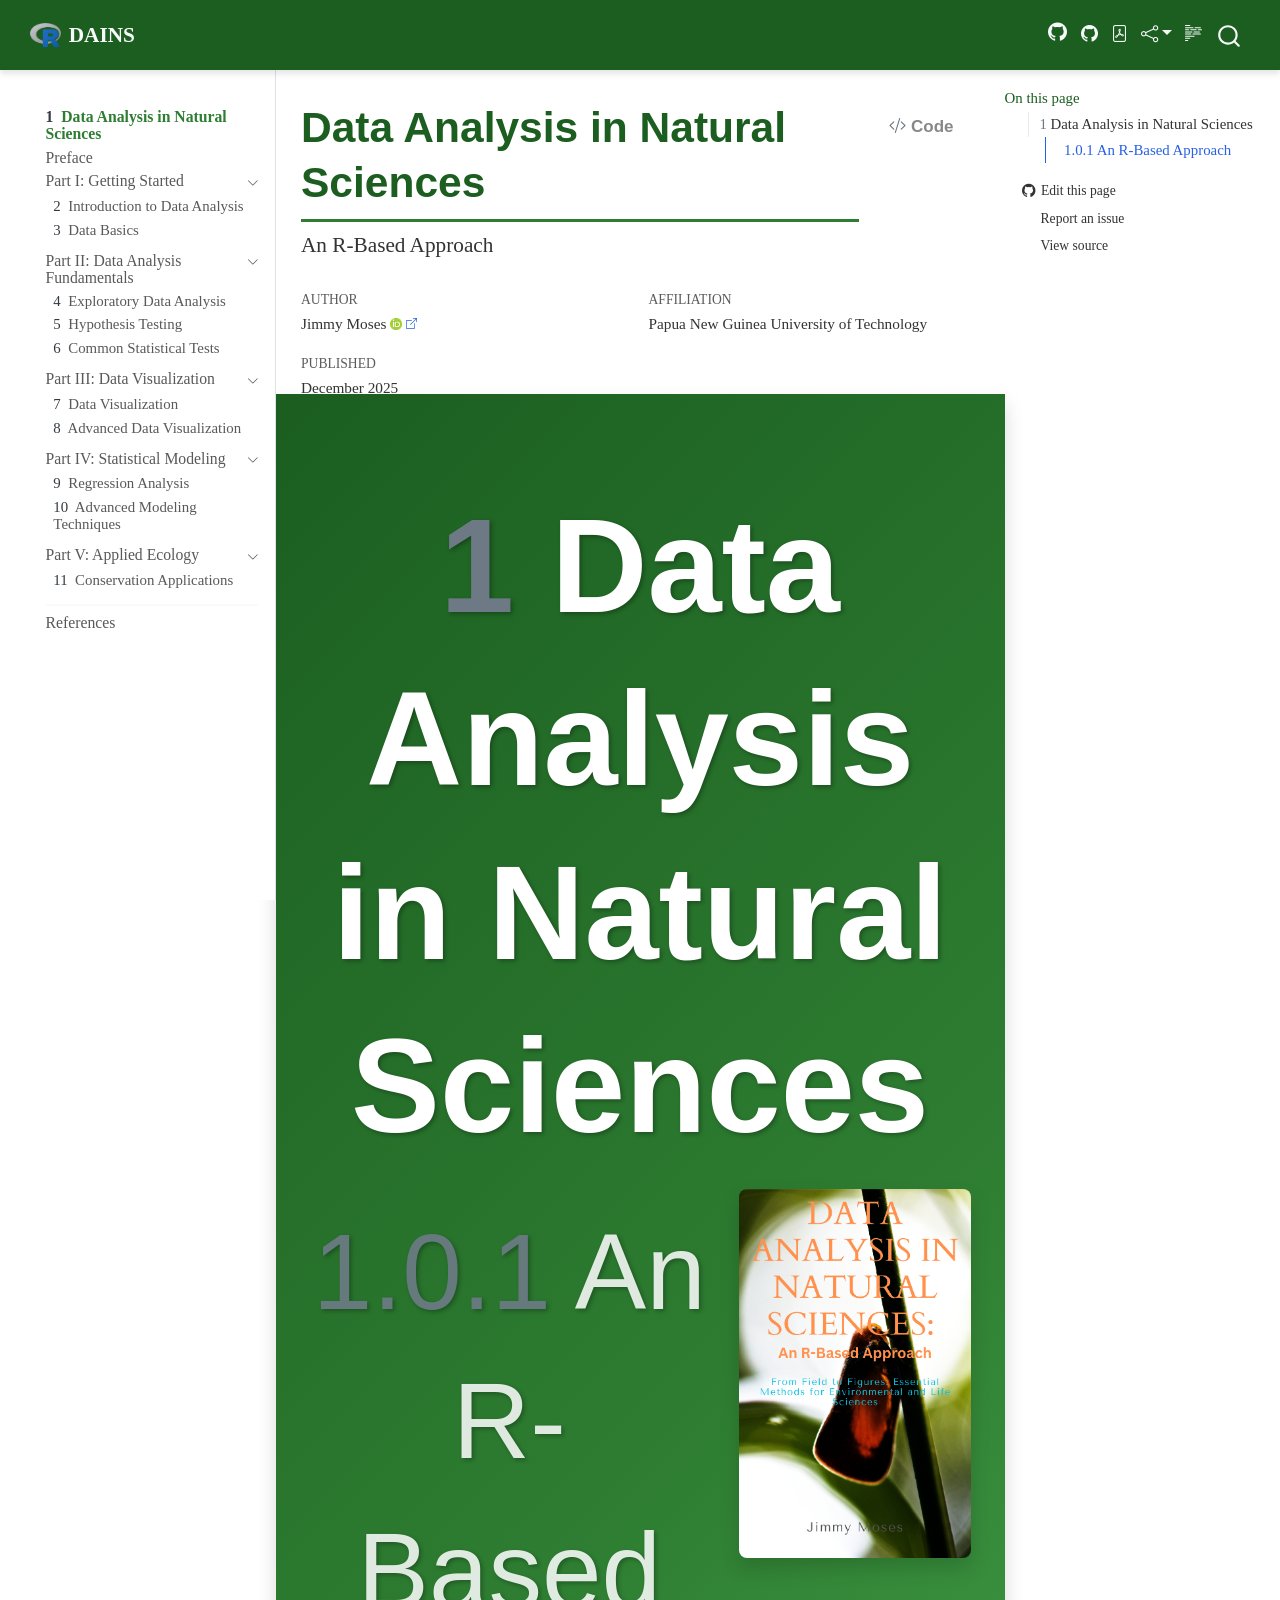
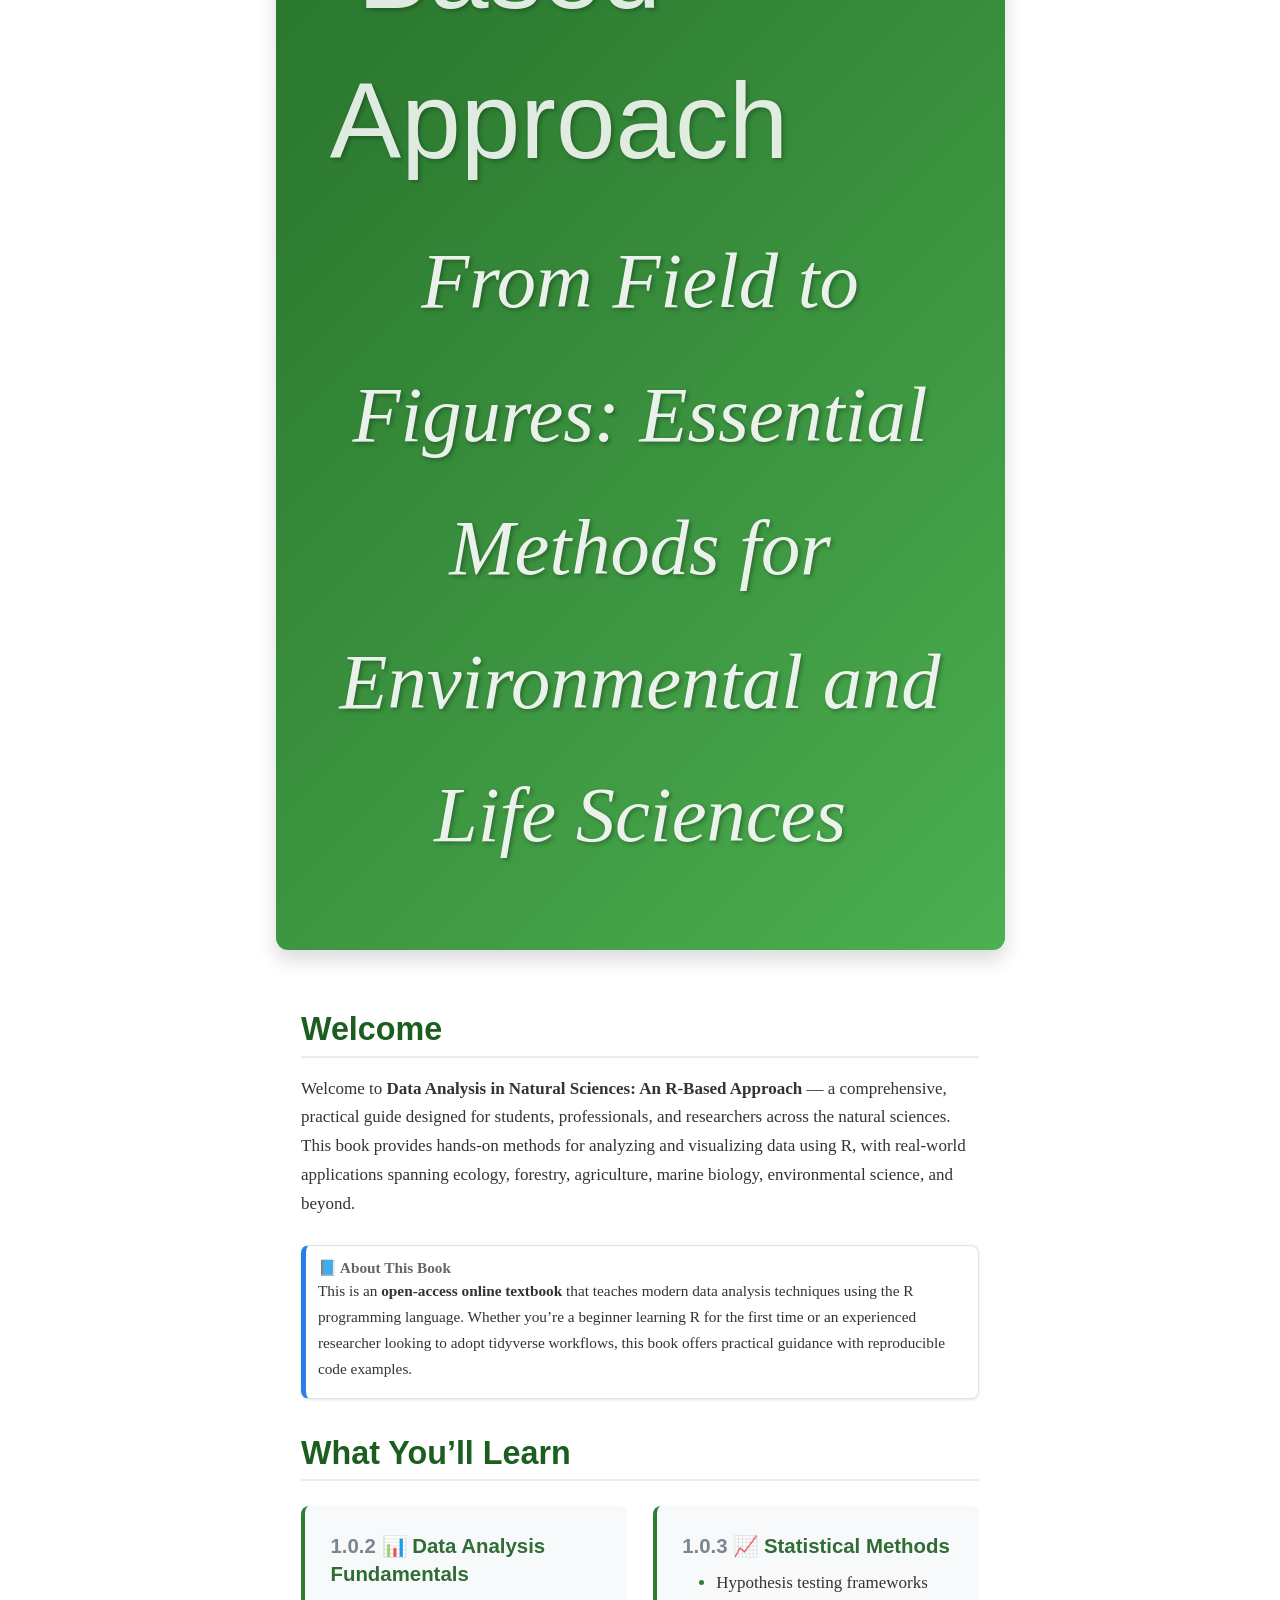
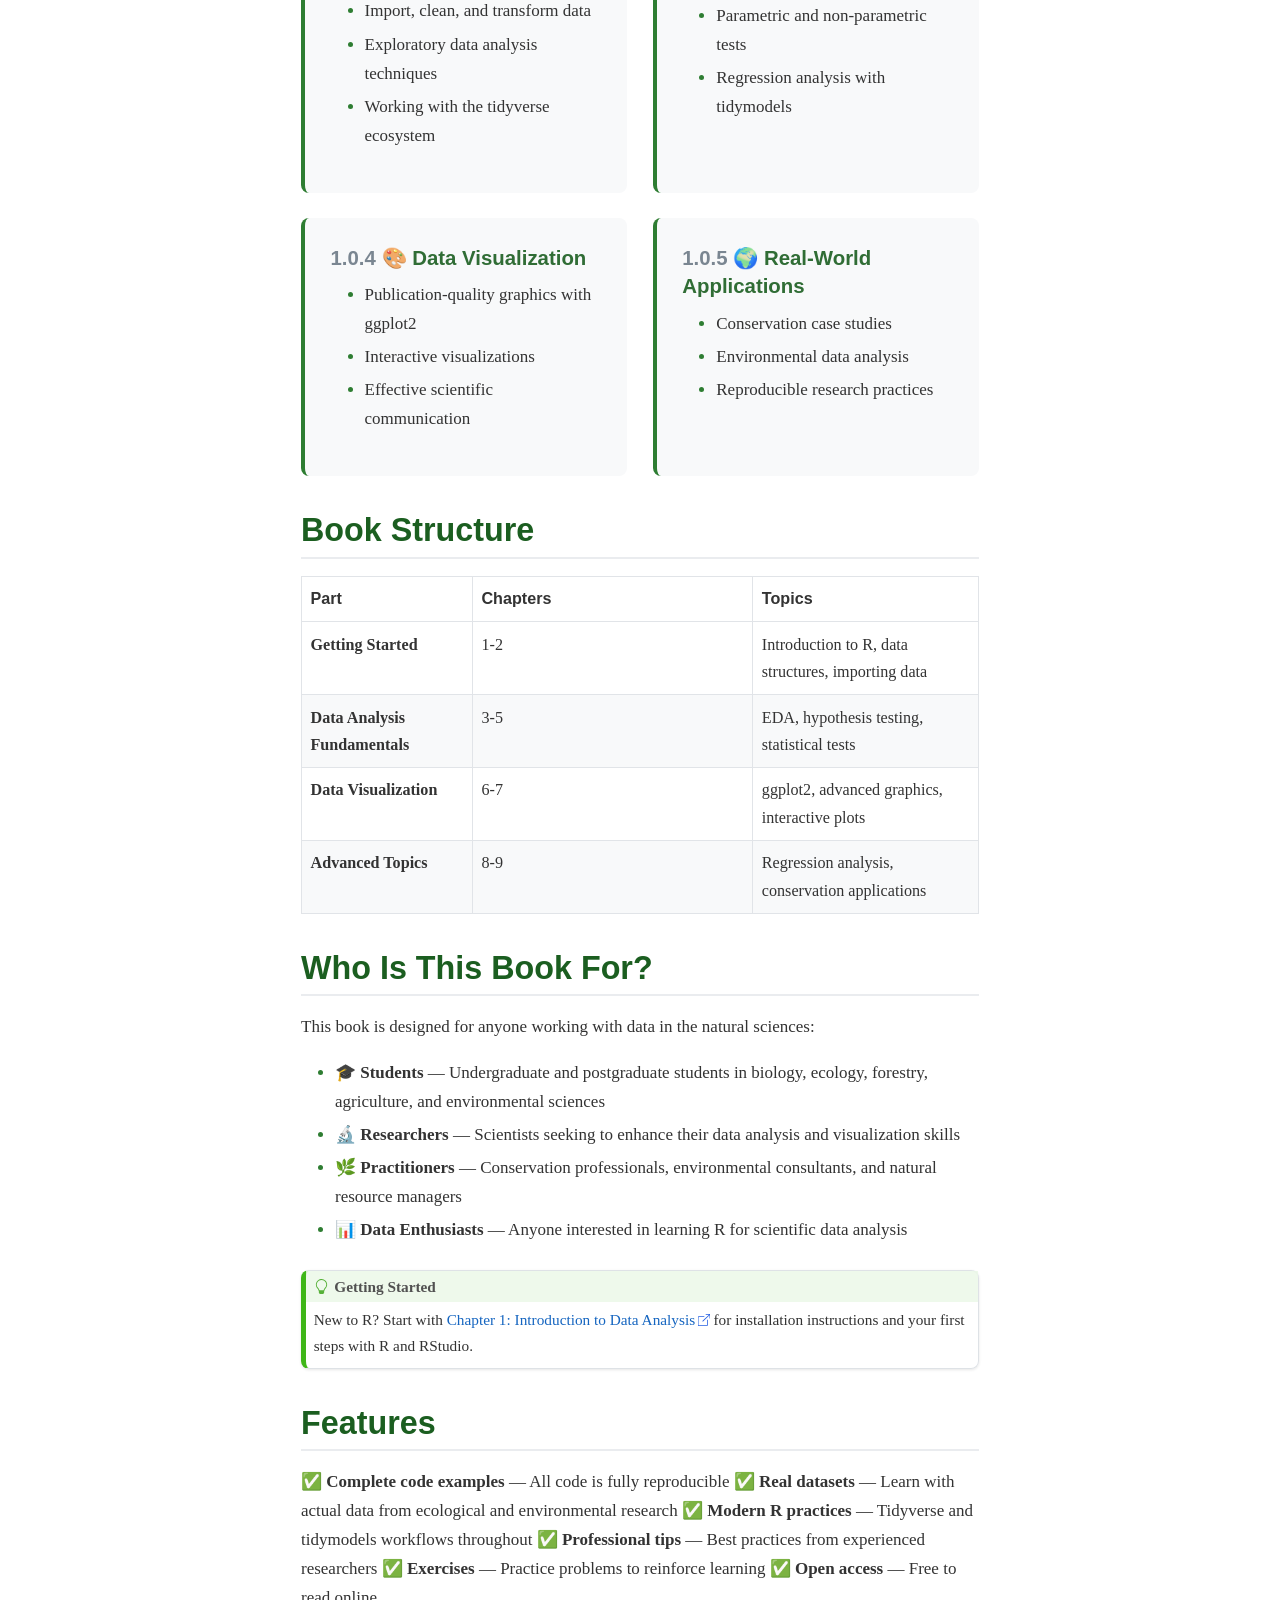
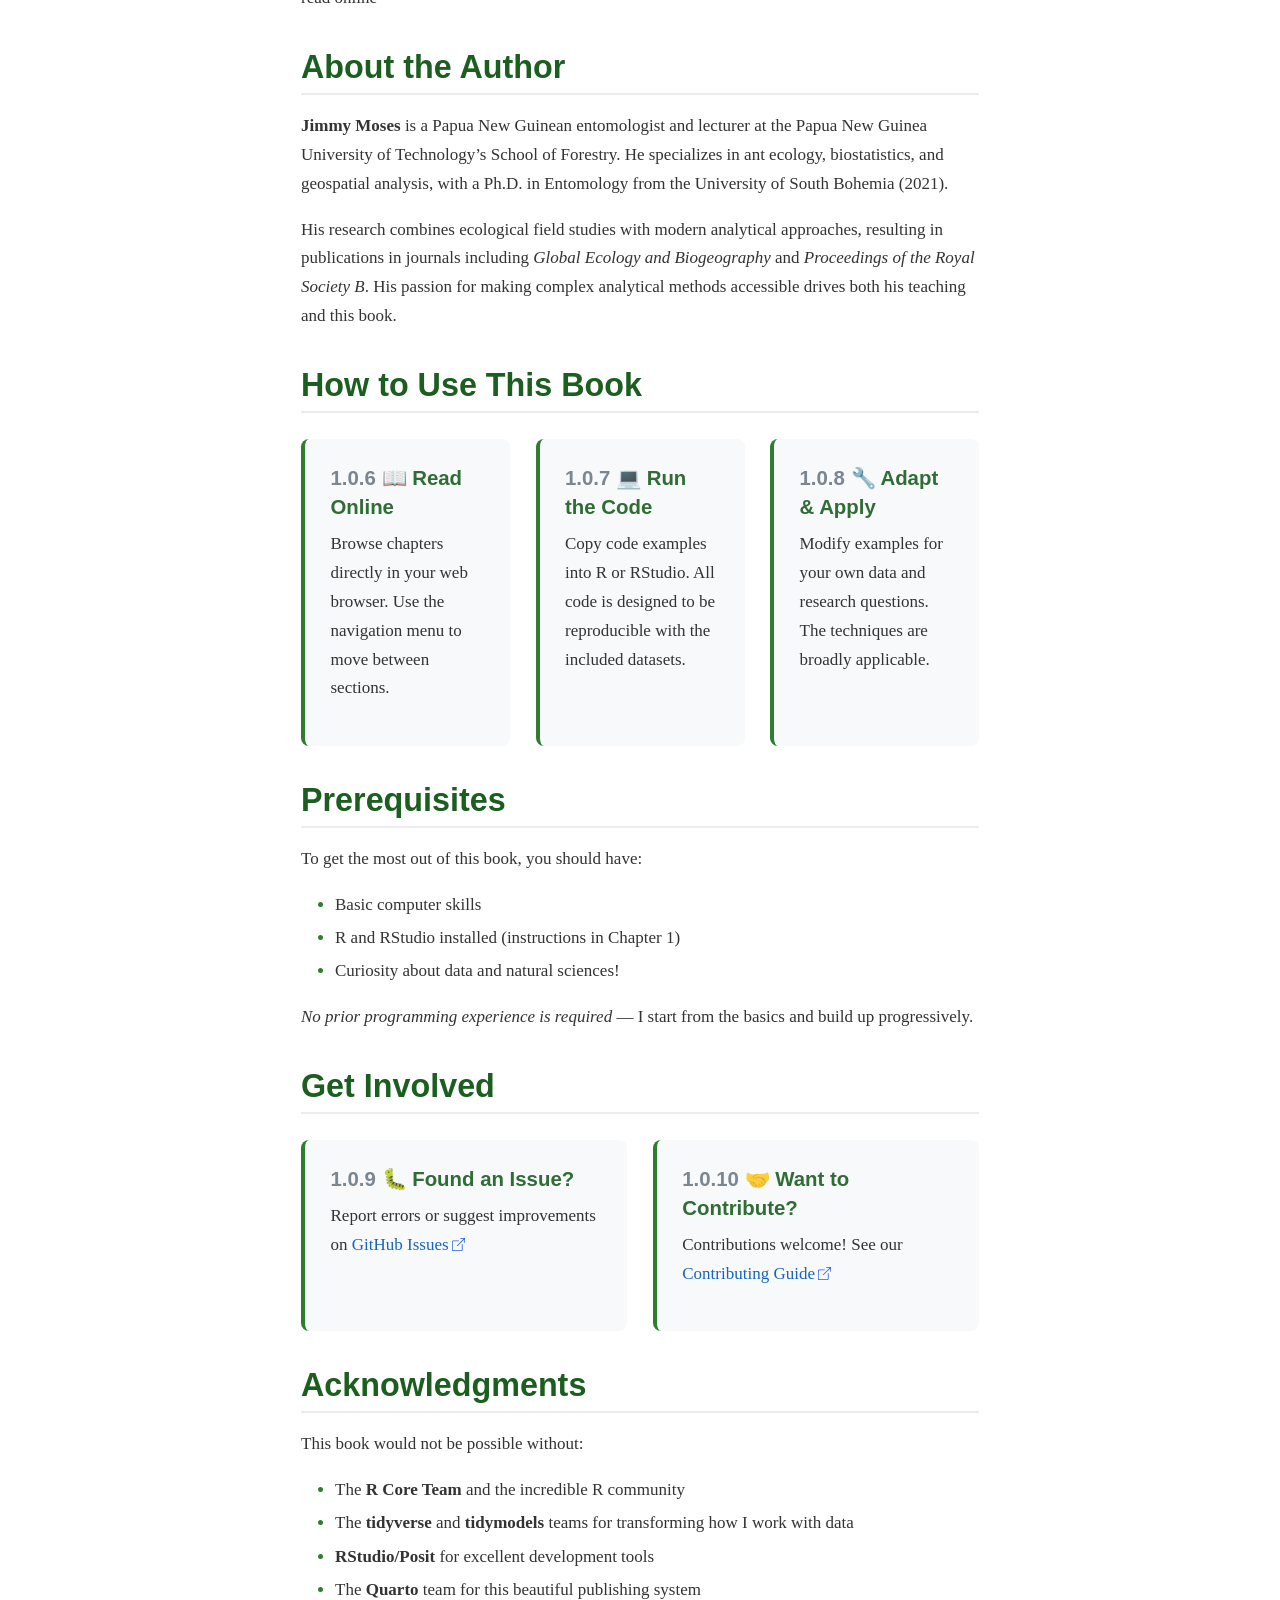
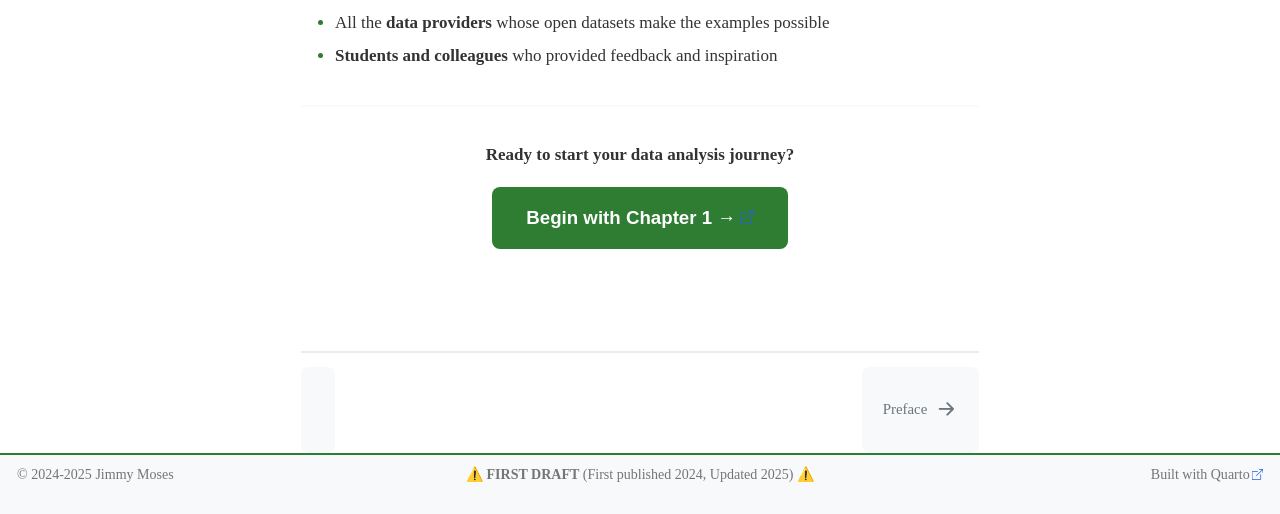
==== docs/index.html @ 75a2e75f "Revert cover image to dans_coverpage_final.png" ====
<!DOCTYPE html>
<html xmlns="http://www.w3.org/1999/xhtml" lang="en" xml:lang="en"><head>

<meta charset="utf-8">
<meta name="generator" content="quarto-99.9.9">

<meta name="viewport" content="width=device-width, initial-scale=1.0, user-scalable=yes">

<meta name="author" content="Jimmy Moses">

<title>Data Analysis in Natural Sciences</title>
<style>
code{white-space: pre-wrap;}
span.smallcaps{font-variant: small-caps;}
div.columns{display: flex; gap: min(4vw, 1.5em);}
div.column{flex: auto; overflow-x: auto;}
div.hanging-indent{margin-left: 1.5em; text-indent: -1.5em;}
ul.task-list{list-style: none;}
ul.task-list li input[type="checkbox"] {
  width: 0.8em;
  margin: 0 0.8em 0.2em -1em; /* quarto-specific, see https://github.com/quarto-dev/quarto-cli/issues/4556 */ 
  vertical-align: middle;
}
/* CSS for syntax highlighting */
html { -webkit-text-size-adjust: 100%; }
pre > code.sourceCode { white-space: pre; position: relative; }
pre > code.sourceCode > span { display: inline-block; line-height: 1.25; }
pre > code.sourceCode > span:empty { height: 1.2em; }
.sourceCode { overflow: visible; }
code.sourceCode > span { color: inherit; text-decoration: inherit; }
div.sourceCode { margin: 1em 0; }
pre.sourceCode { margin: 0; }
@media screen {
div.sourceCode { overflow: auto; }
}
@media print {
pre > code.sourceCode { white-space: pre-wrap; }
pre > code.sourceCode > span { text-indent: -5em; padding-left: 5em; }
}
pre.numberSource code
  { counter-reset: source-line 0; }
pre.numberSource code > span
  { position: relative; left: -4em; counter-increment: source-line; }
pre.numberSource code > span > a:first-child::before
  { content: counter(source-line);
    position: relative; left: -1em; text-align: right; vertical-align: baseline;
    border: none; display: inline-block;
    -webkit-touch-callout: none; -webkit-user-select: none;
    -khtml-user-select: none; -moz-user-select: none;
    -ms-user-select: none; user-select: none;
    padding: 0 4px; width: 4em;
  }
pre.numberSource { margin-left: 3em;  padding-left: 4px; }
div.sourceCode
  {   }
@media screen {
pre > code.sourceCode > span > a:first-child::before { text-decoration: underline; }
}
</style>


<script src="site_libs/quarto-nav/quarto-nav.js"></script>
<script src="site_libs/quarto-nav/headroom.min.js"></script>
<script src="site_libs/clipboard/clipboard.min.js"></script>
<script src="site_libs/quarto-search/autocomplete.umd.js"></script>
<script src="site_libs/quarto-search/fuse.min.js"></script>
<script src="site_libs/quarto-search/quarto-search.js"></script>
<meta name="quarto:offset" content="./">
<link href="./preface.html" rel="next">
<link href="./images/Rlogo.jpg" rel="icon" type="image/jpeg">
<script src="site_libs/quarto-html/quarto.js" type="module"></script>
<script src="site_libs/quarto-html/tabsets/tabsets.js" type="module"></script>
<script src="site_libs/quarto-html/popper.min.js"></script>
<script src="site_libs/quarto-html/tippy.umd.min.js"></script>
<script src="site_libs/quarto-html/anchor.min.js"></script>
<link href="site_libs/quarto-html/tippy.css" rel="stylesheet">
<link href="site_libs/quarto-html/quarto-syntax-highlighting-dark-56b67755cebbfb78539c873898544994.css" rel="stylesheet" class="quarto-color-scheme quarto-color-alternate" id="quarto-text-highlighting-styles">
<link href="site_libs/quarto-html/quarto-syntax-highlighting-f0bc7793ffdd46ddf3b99218c6954345.css" rel="stylesheet" class="quarto-color-scheme" id="quarto-text-highlighting-styles">
<script src="site_libs/bootstrap/bootstrap.min.js"></script>
<link href="site_libs/bootstrap/bootstrap-icons.css" rel="stylesheet">
<link href="site_libs/bootstrap/bootstrap-dark-5cb9b089ed55fbb2d9030d6bb4f5b5f8.min.css" rel="stylesheet" append-hash="true" class="quarto-color-scheme quarto-color-alternate" id="quarto-bootstrap" data-mode="light">
<link href="site_libs/bootstrap/bootstrap-5cb9b089ed55fbb2d9030d6bb4f5b5f8.min.css" rel="stylesheet" append-hash="true" class="quarto-color-scheme" id="quarto-bootstrap" data-mode="light">
<script id="quarto-search-options" type="application/json">{
  "location": "navbar",
  "copy-button": false,
  "collapse-after": 3,
  "panel-placement": "end",
  "type": "overlay",
  "limit": 50,
  "keyboard-shortcut": [
    "f",
    "/",
    "s"
  ],
  "language": {
    "search-no-results-text": "No results",
    "search-matching-documents-text": "matching documents",
    "search-copy-link-title": "Copy link to search",
    "search-hide-matches-text": "Hide additional matches",
    "search-more-match-text": "more match in this document",
    "search-more-matches-text": "more matches in this document",
    "search-clear-button-title": "Clear",
    "search-text-placeholder": "",
    "search-detached-cancel-button-title": "Cancel",
    "search-submit-button-title": "Submit",
    "search-label": "Search"
  }
}</script>
<style>html{ scroll-behavior: smooth; }</style>
<meta name="description" content="A comprehensive guide to data analysis in natural sciences using R. Learn statistical methods, data visualization, and reproducible research practices.">
<meta name="keywords" content="R programming, data analysis, statistics, ecology, natural sciences, ggplot2, tidyverse, data visualization">
<meta name="author" content="Jimmy Moses">


<link rel="stylesheet" href="styles.css">
</head>

<body class="nav-sidebar floating nav-fixed quarto-light">

<div id="quarto-search-results"></div>
  <header id="quarto-header" class="headroom fixed-top">
    <nav class="navbar navbar-expand-lg " data-bs-theme="dark">
      <div class="navbar-container container-fluid">
      <div class="navbar-brand-container mx-auto">
    <a href="./index.html" class="navbar-brand navbar-brand-logo">
    <img src="./images/Rlogo.jpg" alt="" class="navbar-logo">
    </a>
    <a class="navbar-brand" href="./index.html">
    <span class="navbar-title">DAINS</span>
    </a>
  </div>
            <div id="quarto-search" class="" title="Search"></div>
          <button class="navbar-toggler" type="button" data-bs-toggle="collapse" data-bs-target="#navbarCollapse" aria-controls="navbarCollapse" role="menu" aria-expanded="false" aria-label="Toggle navigation" onclick="if (window.quartoToggleHeadroom) { window.quartoToggleHeadroom(); }">
  <span class="navbar-toggler-icon"></span>
</button>
          <div class="collapse navbar-collapse" id="navbarCollapse">
            <ul class="navbar-nav navbar-nav-scroll ms-auto">
  <li class="nav-item compact">
    <a class="nav-link" href="https://github.com/jm0535/dains"> <i class="bi bi-github" role="img" aria-label="GitHub">
</i> 
<span class="menu-text"></span></a>
  </li>  
</ul>
          </div> <!-- /navcollapse -->
            <div class="quarto-navbar-tools tools-wide">
    <a href="https://github.com/jm0535/dains" title="Source Code" class="quarto-navigation-tool px-1" aria-label="Source Code"><i class="bi bi-github"></i></a>
    <a href="./Data-Analysis-in-Natural-Sciences.pdf" title="Download PDF" class="quarto-navigation-tool px-1" aria-label="Download PDF"><i class="bi bi-file-pdf"></i></a>
    <div class="dropdown">
      <a href="" title="Share" id="quarto-navigation-tool-dropdown-0" class="quarto-navigation-tool dropdown-toggle px-1" data-bs-toggle="dropdown" aria-expanded="false" role="link" aria-label="Share"><i class="bi bi-share"></i></a>
      <ul class="dropdown-menu" aria-labelledby="quarto-navigation-tool-dropdown-0">
          <li>
            <a class="dropdown-item quarto-navbar-tools-item" href="https://twitter.com/intent/tweet?url=|url|">
              <i class="bi bi-twitter pe-1"></i>
            Twitter
            </a>
          </li>
          <li>
            <a class="dropdown-item quarto-navbar-tools-item" href="https://www.facebook.com/sharer/sharer.php?u=|url|">
              <i class="bi bi-facebook pe-1"></i>
            Facebook
            </a>
          </li>
          <li>
            <a class="dropdown-item quarto-navbar-tools-item" href="https://www.linkedin.com/sharing/share-offsite/?url=|url|">
              <i class="bi bi-linkedin pe-1"></i>
            LinkedIn
            </a>
          </li>
      </ul>
    </div>
  <a href="" class="quarto-reader-toggle quarto-navigation-tool px-1" onclick="window.quartoToggleReader(); return false;" title="Toggle reader mode">
  <div class="quarto-reader-toggle-btn">
  <i class="bi"></i>
  </div>
</a>
</div>
      </div> <!-- /container-fluid -->
    </nav>
  <nav class="quarto-secondary-nav">
    <div class="container-fluid d-flex">
      <button type="button" class="quarto-btn-toggle btn" data-bs-toggle="collapse" role="button" data-bs-target=".quarto-sidebar-collapse-item" aria-controls="quarto-sidebar" aria-expanded="false" aria-label="Toggle sidebar navigation" onclick="if (window.quartoToggleHeadroom) { window.quartoToggleHeadroom(); }">
        <i class="bi bi-layout-text-sidebar-reverse"></i>
      </button>
        <nav class="quarto-page-breadcrumbs" aria-label="breadcrumb"><ol class="breadcrumb"><li class="breadcrumb-item"><a href="./index.html"><span class="chapter-number">1</span>&nbsp; <span class="chapter-title">Data Analysis in Natural Sciences</span></a></li></ol></nav>
        <a class="flex-grow-1" role="navigation" data-bs-toggle="collapse" data-bs-target=".quarto-sidebar-collapse-item" aria-controls="quarto-sidebar" aria-expanded="false" aria-label="Toggle sidebar navigation" onclick="if (window.quartoToggleHeadroom) { window.quartoToggleHeadroom(); }">      
        </a>
    </div>
  </nav>
</header>
<!-- content -->
<div id="quarto-content" class="quarto-container page-columns page-rows-contents page-layout-article page-navbar">
<!-- sidebar -->
  <nav id="quarto-sidebar" class="sidebar collapse collapse-horizontal quarto-sidebar-collapse-item sidebar-navigation floating overflow-auto">
    <div class="sidebar-menu-container"> 
    <ul class="list-unstyled mt-1">
        <li class="sidebar-item">
  <div class="sidebar-item-container"> 
  <a href="./index.html" class="sidebar-item-text sidebar-link active">
 <span class="menu-text"><span class="chapter-number">1</span>&nbsp; <span class="chapter-title">Data Analysis in Natural Sciences</span></span></a>
  </div>
</li>
        <li class="sidebar-item">
  <div class="sidebar-item-container"> 
  <a href="./preface.html" class="sidebar-item-text sidebar-link">
 <span class="menu-text">Preface</span></a>
  </div>
</li>
        <li class="sidebar-item sidebar-item-section">
      <div class="sidebar-item-container"> 
            <a class="sidebar-item-text sidebar-link text-start" data-bs-toggle="collapse" data-bs-target="#quarto-sidebar-section-1" role="navigation" aria-expanded="true">
 <span class="menu-text">Part I: Getting Started</span></a>
          <a class="sidebar-item-toggle text-start" data-bs-toggle="collapse" data-bs-target="#quarto-sidebar-section-1" role="navigation" aria-expanded="true" aria-label="Toggle section">
            <i class="bi bi-chevron-right ms-2"></i>
          </a> 
      </div>
      <ul id="quarto-sidebar-section-1" class="collapse list-unstyled sidebar-section depth1 show">  
          <li class="sidebar-item">
  <div class="sidebar-item-container"> 
  <a href="./chapters/01-introduction.html" class="sidebar-item-text sidebar-link">
 <span class="menu-text"><span class="chapter-number">2</span>&nbsp; <span class="chapter-title">Introduction to Data Analysis</span></span></a>
  </div>
</li>
          <li class="sidebar-item">
  <div class="sidebar-item-container"> 
  <a href="./chapters/02-data-basics.html" class="sidebar-item-text sidebar-link">
 <span class="menu-text"><span class="chapter-number">3</span>&nbsp; <span class="chapter-title">Data Basics</span></span></a>
  </div>
</li>
      </ul>
  </li>
        <li class="sidebar-item sidebar-item-section">
      <div class="sidebar-item-container"> 
            <a class="sidebar-item-text sidebar-link text-start" data-bs-toggle="collapse" data-bs-target="#quarto-sidebar-section-2" role="navigation" aria-expanded="true">
 <span class="menu-text">Part II: Data Analysis Fundamentals</span></a>
          <a class="sidebar-item-toggle text-start" data-bs-toggle="collapse" data-bs-target="#quarto-sidebar-section-2" role="navigation" aria-expanded="true" aria-label="Toggle section">
            <i class="bi bi-chevron-right ms-2"></i>
          </a> 
      </div>
      <ul id="quarto-sidebar-section-2" class="collapse list-unstyled sidebar-section depth1 show">  
          <li class="sidebar-item">
  <div class="sidebar-item-container"> 
  <a href="./chapters/03-exploratory-analysis.html" class="sidebar-item-text sidebar-link">
 <span class="menu-text"><span class="chapter-number">4</span>&nbsp; <span class="chapter-title">Exploratory Data Analysis</span></span></a>
  </div>
</li>
          <li class="sidebar-item">
  <div class="sidebar-item-container"> 
  <a href="./chapters/04-hypothesis-testing.html" class="sidebar-item-text sidebar-link">
 <span class="menu-text"><span class="chapter-number">5</span>&nbsp; <span class="chapter-title">Hypothesis Testing</span></span></a>
  </div>
</li>
          <li class="sidebar-item">
  <div class="sidebar-item-container"> 
  <a href="./chapters/05-statistical-tests.html" class="sidebar-item-text sidebar-link">
 <span class="menu-text"><span class="chapter-number">6</span>&nbsp; <span class="chapter-title">Common Statistical Tests</span></span></a>
  </div>
</li>
      </ul>
  </li>
        <li class="sidebar-item sidebar-item-section">
      <div class="sidebar-item-container"> 
            <a class="sidebar-item-text sidebar-link text-start" data-bs-toggle="collapse" data-bs-target="#quarto-sidebar-section-3" role="navigation" aria-expanded="true">
 <span class="menu-text">Part III: Data Visualization</span></a>
          <a class="sidebar-item-toggle text-start" data-bs-toggle="collapse" data-bs-target="#quarto-sidebar-section-3" role="navigation" aria-expanded="true" aria-label="Toggle section">
            <i class="bi bi-chevron-right ms-2"></i>
          </a> 
      </div>
      <ul id="quarto-sidebar-section-3" class="collapse list-unstyled sidebar-section depth1 show">  
          <li class="sidebar-item">
  <div class="sidebar-item-container"> 
  <a href="./chapters/06-visualization.html" class="sidebar-item-text sidebar-link">
 <span class="menu-text"><span class="chapter-number">7</span>&nbsp; <span class="chapter-title">Data Visualization</span></span></a>
  </div>
</li>
          <li class="sidebar-item">
  <div class="sidebar-item-container"> 
  <a href="./chapters/07-advanced-visualization.html" class="sidebar-item-text sidebar-link">
 <span class="menu-text"><span class="chapter-number">8</span>&nbsp; <span class="chapter-title">Advanced Data Visualization</span></span></a>
  </div>
</li>
      </ul>
  </li>
        <li class="sidebar-item sidebar-item-section">
      <div class="sidebar-item-container"> 
            <a class="sidebar-item-text sidebar-link text-start" data-bs-toggle="collapse" data-bs-target="#quarto-sidebar-section-4" role="navigation" aria-expanded="true">
 <span class="menu-text">Part IV: Statistical Modeling</span></a>
          <a class="sidebar-item-toggle text-start" data-bs-toggle="collapse" data-bs-target="#quarto-sidebar-section-4" role="navigation" aria-expanded="true" aria-label="Toggle section">
            <i class="bi bi-chevron-right ms-2"></i>
          </a> 
      </div>
      <ul id="quarto-sidebar-section-4" class="collapse list-unstyled sidebar-section depth1 show">  
          <li class="sidebar-item">
  <div class="sidebar-item-container"> 
  <a href="./chapters/08-regression.html" class="sidebar-item-text sidebar-link">
 <span class="menu-text"><span class="chapter-number">9</span>&nbsp; <span class="chapter-title">Regression Analysis</span></span></a>
  </div>
</li>
          <li class="sidebar-item">
  <div class="sidebar-item-container"> 
  <a href="./chapters/09-advanced-modeling.html" class="sidebar-item-text sidebar-link">
 <span class="menu-text"><span class="chapter-number">10</span>&nbsp; <span class="chapter-title">Advanced Modeling Techniques</span></span></a>
  </div>
</li>
      </ul>
  </li>
        <li class="sidebar-item sidebar-item-section">
      <div class="sidebar-item-container"> 
            <a class="sidebar-item-text sidebar-link text-start" data-bs-toggle="collapse" data-bs-target="#quarto-sidebar-section-5" role="navigation" aria-expanded="true">
 <span class="menu-text">Part V: Applied Ecology</span></a>
          <a class="sidebar-item-toggle text-start" data-bs-toggle="collapse" data-bs-target="#quarto-sidebar-section-5" role="navigation" aria-expanded="true" aria-label="Toggle section">
            <i class="bi bi-chevron-right ms-2"></i>
          </a> 
      </div>
      <ul id="quarto-sidebar-section-5" class="collapse list-unstyled sidebar-section depth1 show">  
          <li class="sidebar-item">
  <div class="sidebar-item-container"> 
  <a href="./chapters/10-conservation.html" class="sidebar-item-text sidebar-link">
 <span class="menu-text"><span class="chapter-number">11</span>&nbsp; <span class="chapter-title">Conservation Applications</span></span></a>
  </div>
</li>
      </ul>
  </li>
        <li class="px-0"><hr class="sidebar-divider hi "></li>
        <li class="sidebar-item">
  <div class="sidebar-item-container"> 
  <a href="./references.html" class="sidebar-item-text sidebar-link">
 <span class="menu-text">References</span></a>
  </div>
</li>
    </ul>
    </div>
</nav>
<div id="quarto-sidebar-glass" class="quarto-sidebar-collapse-item" data-bs-toggle="collapse" data-bs-target=".quarto-sidebar-collapse-item"></div>
<!-- margin-sidebar -->
    <div id="quarto-margin-sidebar" class="sidebar margin-sidebar">
        <nav id="TOC" role="doc-toc" class="toc-active" data-toc-expanded="2">
    <h2 id="toc-title">On this page</h2>
   
  <ul>
  <li><a href="#data-analysis-in-natural-sciences" id="toc-data-analysis-in-natural-sciences" class="nav-link active" data-scroll-target="#data-analysis-in-natural-sciences"><span class="header-section-number">1</span> Data Analysis in Natural Sciences</a>
  <ul class="collapse">
  <li><a href="#an-r-based-approach" id="toc-an-r-based-approach" class="nav-link" data-scroll-target="#an-r-based-approach"><span class="header-section-number">1.0.1</span> An R-Based Approach</a></li>
  </ul></li>
  </ul>
<div class="toc-actions"><ul><li><a href="https://github.com/jm0535/dains/edit/main/index.qmd" class="toc-action"><i class="bi bi-github"></i>Edit this page</a></li><li><a href="https://github.com/jm0535/dains/issues/new" class="toc-action"><i class="bi empty"></i>Report an issue</a></li><li><a href="https://github.com/jm0535/dains/blob/main/index.qmd" class="toc-action"><i class="bi empty"></i>View source</a></li></ul></div></nav>
    </div>
<!-- main -->
<main class="content" id="quarto-document-content">

<header id="title-block-header" class="quarto-title-block default">
<div class="quarto-title">
<div class="quarto-title-block"><div><h1 class="title">Data Analysis in Natural Sciences</h1><button type="button" class="btn code-tools-button" id="quarto-code-tools-source"><i class="bi"></i> Code</button></div></div>
<p class="subtitle lead">An R-Based Approach</p>
</div>


<div class="quarto-title-meta-author">
  <div class="quarto-title-meta-heading">Author</div>
  <div class="quarto-title-meta-heading">Affiliation</div>
  
    <div class="quarto-title-meta-contents">
    <p class="author">Jimmy Moses <a href="https://orcid.org/true" class="quarto-title-author-orcid"> <img src="[data-uri]"></a></p>
  </div>
  <div class="quarto-title-meta-contents">
        <p class="affiliation">
            Papua New Guinea University of Technology
          </p>
      </div>
  </div>

<div class="quarto-title-meta">

      
    <div>
    <div class="quarto-title-meta-heading">Published</div>
    <div class="quarto-title-meta-contents">
      <p class="date">December 2025</p>
    </div>
  </div>
  
    
  </div>
  


</header>



<section id="data-analysis-in-natural-sciences" class="level1 hero-title hero-banner" data-number="1">
<h1 class="hero-title" data-number="1"><span class="header-section-number">1</span> Data Analysis in Natural Sciences</h1><p><img src="images/dans_coverpage_final.png" title="Data Analysis in Natural Sciences" class="quarto-cover-image nolightbox img-fluid"></p>
<section id="an-r-based-approach" class="level3 hero-subtitle" data-number="1.0.1">
<h3 class="hero-subtitle anchored" data-number="1.0.1" data-anchor-id="an-r-based-approach"><span class="header-section-number">1.0.1</span> An R-Based Approach</h3>
<p><em>From Field to Figures: Essential Methods for Environmental and Life Sciences</em></p>
</section>
</section>
<div class="content-block">
<section id="welcome" class="level2 unnumbered">
<h2 class="unnumbered anchored" data-anchor-id="welcome">Welcome</h2>
<p>Welcome to <strong>Data Analysis in Natural Sciences: An R-Based Approach</strong> — a comprehensive, practical guide designed for students, professionals, and researchers across the natural sciences. This book provides hands-on methods for analyzing and visualizing data using R, with real-world applications spanning ecology, forestry, agriculture, marine biology, environmental science, and beyond.</p>
<div class="callout callout-style-simple callout-note no-icon callout-titled">
<div class="callout-header d-flex align-content-center">
<div class="callout-icon-container">
<i class="callout-icon no-icon"></i>
</div>
<div class="callout-title-container flex-fill">
📘 About This Book
</div>
</div>
<div class="callout-body-container callout-body">
<p>This is an <strong>open-access online textbook</strong> that teaches modern data analysis techniques using the R programming language. Whether you’re a beginner learning R for the first time or an experienced researcher looking to adopt tidyverse workflows, this book offers practical guidance with reproducible code examples.</p>
</div>
</div>
</section>
<section id="what-youll-learn" class="level2 unnumbered">
<h2 class="unnumbered anchored" data-anchor-id="what-youll-learn">What You’ll Learn</h2>
<div class="grid">
<section id="data-analysis-fundamentals" class="level3 g-col-12 g-col-md-6" data-number="1.0.2">
<h3 data-number="1.0.2" class="anchored" data-anchor-id="data-analysis-fundamentals"><span class="header-section-number">1.0.2</span> 📊 Data Analysis Fundamentals</h3>
<ul>
<li>Import, clean, and transform data</li>
<li>Exploratory data analysis techniques</li>
<li>Working with the tidyverse ecosystem</li>
</ul>
</section>
<section id="statistical-methods" class="level3 g-col-12 g-col-md-6" data-number="1.0.3">
<h3 data-number="1.0.3" class="anchored" data-anchor-id="statistical-methods"><span class="header-section-number">1.0.3</span> 📈 Statistical Methods</h3>
<ul>
<li>Hypothesis testing frameworks</li>
<li>Parametric and non-parametric tests</li>
<li>Regression analysis with tidymodels</li>
</ul>
</section>
<section id="data-visualization" class="level3 g-col-12 g-col-md-6" data-number="1.0.4">
<h3 data-number="1.0.4" class="anchored" data-anchor-id="data-visualization"><span class="header-section-number">1.0.4</span> 🎨 Data Visualization</h3>
<ul>
<li>Publication-quality graphics with ggplot2</li>
<li>Interactive visualizations</li>
<li>Effective scientific communication</li>
</ul>
</section>
<section id="real-world-applications" class="level3 g-col-12 g-col-md-6" data-number="1.0.5">
<h3 data-number="1.0.5" class="anchored" data-anchor-id="real-world-applications"><span class="header-section-number">1.0.5</span> 🌍 Real-World Applications</h3>
<ul>
<li>Conservation case studies</li>
<li>Environmental data analysis</li>
<li>Reproducible research practices</li>
</ul>
</section>
</div>
</section>
<section id="book-structure" class="level2 unnumbered">
<h2 class="unnumbered anchored" data-anchor-id="book-structure">Book Structure</h2>
<table class="caption-top table">
<colgroup>
<col style="width: 25%">
<col style="width: 41%">
<col style="width: 33%">
</colgroup>
<thead>
<tr class="header">
<th>Part</th>
<th>Chapters</th>
<th>Topics</th>
</tr>
</thead>
<tbody>
<tr class="odd">
<td><strong>Getting Started</strong></td>
<td>1-2</td>
<td>Introduction to R, data structures, importing data</td>
</tr>
<tr class="even">
<td><strong>Data Analysis Fundamentals</strong></td>
<td>3-5</td>
<td>EDA, hypothesis testing, statistical tests</td>
</tr>
<tr class="odd">
<td><strong>Data Visualization</strong></td>
<td>6-7</td>
<td>ggplot2, advanced graphics, interactive plots</td>
</tr>
<tr class="even">
<td><strong>Advanced Topics</strong></td>
<td>8-9</td>
<td>Regression analysis, conservation applications</td>
</tr>
</tbody>
</table>
</section>
<section id="who-is-this-book-for" class="level2 unnumbered">
<h2 class="unnumbered anchored" data-anchor-id="who-is-this-book-for">Who Is This Book For?</h2>
<p>This book is designed for anyone working with data in the natural sciences:</p>
<ul>
<li>🎓 <strong>Students</strong> — Undergraduate and postgraduate students in biology, ecology, forestry, agriculture, and environmental sciences</li>
<li>🔬 <strong>Researchers</strong> — Scientists seeking to enhance their data analysis and visualization skills</li>
<li>🌿 <strong>Practitioners</strong> — Conservation professionals, environmental consultants, and natural resource managers</li>
<li>📊 <strong>Data Enthusiasts</strong> — Anyone interested in learning R for scientific data analysis</li>
</ul>
<div class="callout callout-style-default callout-tip callout-titled">
<div class="callout-header d-flex align-content-center">
<div class="callout-icon-container">
<i class="callout-icon"></i>
</div>
<div class="callout-title-container flex-fill">
Getting Started
</div>
</div>
<div class="callout-body-container callout-body">
<p>New to R? Start with <a href="./chapters/01-introduction.html">Chapter 1: Introduction to Data Analysis</a> for installation instructions and your first steps with R and RStudio.</p>
</div>
</div>
</section>
<section id="features" class="level2 unnumbered">
<h2 class="unnumbered anchored" data-anchor-id="features">Features</h2>
<p>✅ <strong>Complete code examples</strong> — All code is fully reproducible ✅ <strong>Real datasets</strong> — Learn with actual data from ecological and environmental research ✅ <strong>Modern R practices</strong> — Tidyverse and tidymodels workflows throughout ✅ <strong>Professional tips</strong> — Best practices from experienced researchers ✅ <strong>Exercises</strong> — Practice problems to reinforce learning ✅ <strong>Open access</strong> — Free to read online</p>
</section>
<section id="about-the-author" class="level2 unnumbered">
<h2 class="unnumbered anchored" data-anchor-id="about-the-author">About the Author</h2>
<p><strong>Jimmy Moses</strong> is a Papua New Guinean entomologist and lecturer at the Papua New Guinea University of Technology’s School of Forestry. He specializes in ant ecology, biostatistics, and geospatial analysis, with a Ph.D.&nbsp;in Entomology from the University of South Bohemia (2021).</p>
<p>His research combines ecological field studies with modern analytical approaches, resulting in publications in journals including <em>Global Ecology and Biogeography</em> and <em>Proceedings of the Royal Society B</em>. His passion for making complex analytical methods accessible drives both his teaching and this book.</p>
</section>
<section id="how-to-use-this-book" class="level2 unnumbered">
<h2 class="unnumbered anchored" data-anchor-id="how-to-use-this-book">How to Use This Book</h2>
<div class="grid">
<section id="read-online" class="level3 g-col-12 g-col-md-4" data-number="1.0.6">
<h3 data-number="1.0.6" class="anchored" data-anchor-id="read-online"><span class="header-section-number">1.0.6</span> 📖 Read Online</h3>
<p>Browse chapters directly in your web browser. Use the navigation menu to move between sections.</p>
</section>
<section id="run-the-code" class="level3 g-col-12 g-col-md-4" data-number="1.0.7">
<h3 data-number="1.0.7" class="anchored" data-anchor-id="run-the-code"><span class="header-section-number">1.0.7</span> 💻 Run the Code</h3>
<p>Copy code examples into R or RStudio. All code is designed to be reproducible with the included datasets.</p>
</section>
<section id="adapt-apply" class="level3 g-col-12 g-col-md-4" data-number="1.0.8">
<h3 data-number="1.0.8" class="anchored" data-anchor-id="adapt-apply"><span class="header-section-number">1.0.8</span> 🔧 Adapt &amp; Apply</h3>
<p>Modify examples for your own data and research questions. The techniques are broadly applicable.</p>
</section>
</div>
</section>
<section id="prerequisites" class="level2 unnumbered">
<h2 class="unnumbered anchored" data-anchor-id="prerequisites">Prerequisites</h2>
<p>To get the most out of this book, you should have:</p>
<ul>
<li>Basic computer skills</li>
<li>R and RStudio installed (instructions in Chapter 1)</li>
<li>Curiosity about data and natural sciences!</li>
</ul>
<p><em>No prior programming experience is required</em> — I start from the basics and build up progressively.</p>
</section>
<section id="get-involved" class="level2 unnumbered">
<h2 class="unnumbered anchored" data-anchor-id="get-involved">Get Involved</h2>
<div class="grid">
<section id="found-an-issue" class="level3 g-col-12 g-col-md-6" data-number="1.0.9">
<h3 data-number="1.0.9" class="anchored" data-anchor-id="found-an-issue"><span class="header-section-number">1.0.9</span> 🐛 Found an Issue?</h3>
<p>Report errors or suggest improvements on <a href="https://github.com/jm0535/dains/issues">GitHub Issues</a></p>
</section>
<section id="want-to-contribute" class="level3 g-col-12 g-col-md-6" data-number="1.0.10">
<h3 data-number="1.0.10" class="anchored" data-anchor-id="want-to-contribute"><span class="header-section-number">1.0.10</span> 🤝 Want to Contribute?</h3>
<p>Contributions welcome! See our <a href="https://github.com/jm0535/dains/blob/main/CONTRIBUTING.md">Contributing Guide</a></p>
</section>
</div>
</section>
<section id="acknowledgments" class="level2 unnumbered">
<h2 class="unnumbered anchored" data-anchor-id="acknowledgments">Acknowledgments</h2>
<p>This book would not be possible without:</p>
<ul>
<li>The <strong>R Core Team</strong> and the incredible R community</li>
<li>The <strong>tidyverse</strong> and <strong>tidymodels</strong> teams for transforming how I work with data</li>
<li><strong>RStudio/Posit</strong> for excellent development tools</li>
<li>The <strong>Quarto</strong> team for this beautiful publishing system</li>
<li>All the <strong>data providers</strong> whose open datasets make the examples possible</li>
<li><strong>Students and colleagues</strong> who provided feedback and inspiration</li>
</ul>
<hr>
<div class="text-center">
<p><strong>Ready to start your data analysis journey?</strong></p>
<p><a href="./chapters/01-introduction.html" class="btn btn-primary btn-lg">Begin with Chapter 1 →</a></p>
</div>
</section>
</div>


<!-- -->


</main> <!-- /main -->
<script id="quarto-html-after-body" type="application/javascript">
  window.document.addEventListener("DOMContentLoaded", function (event) {
    const icon = "";
    const anchorJS = new window.AnchorJS();
    anchorJS.options = {
      placement: 'right',
      icon: icon
    };
    anchorJS.add('.anchored');
    const isCodeAnnotation = (el) => {
      for (const clz of el.classList) {
        if (clz.startsWith('code-annotation-')) {                     
          return true;
        }
      }
      return false;
    }
    const onCopySuccess = function(e) {
      // button target
      const button = e.trigger;
      // don't keep focus
      button.blur();
      // flash "checked"
      button.classList.add('code-copy-button-checked');
      var currentTitle = button.getAttribute("title");
      button.setAttribute("title", "Copied!");
      let tooltip;
      if (window.bootstrap) {
        button.setAttribute("data-bs-toggle", "tooltip");
        button.setAttribute("data-bs-placement", "left");
        button.setAttribute("data-bs-title", "Copied!");
        tooltip = new bootstrap.Tooltip(button, 
          { trigger: "manual", 
            customClass: "code-copy-button-tooltip",
            offset: [0, -8]});
        tooltip.show();    
      }
      setTimeout(function() {
        if (tooltip) {
          tooltip.hide();
          button.removeAttribute("data-bs-title");
          button.removeAttribute("data-bs-toggle");
          button.removeAttribute("data-bs-placement");
        }
        button.setAttribute("title", currentTitle);
        button.classList.remove('code-copy-button-checked');
      }, 1000);
      // clear code selection
      e.clearSelection();
    }
    const getTextToCopy = function(trigger) {
        const codeEl = trigger.previousElementSibling.cloneNode(true);
        for (const childEl of codeEl.children) {
          if (isCodeAnnotation(childEl)) {
            childEl.remove();
          }
        }
        return codeEl.innerText;
    }
    const clipboard = new window.ClipboardJS('.code-copy-button:not([data-in-quarto-modal])', {
      text: getTextToCopy
    });
    clipboard.on('success', onCopySuccess);
    if (window.document.getElementById('quarto-embedded-source-code-modal')) {
      const clipboardModal = new window.ClipboardJS('.code-copy-button[data-in-quarto-modal]', {
        text: getTextToCopy,
        container: window.document.getElementById('quarto-embedded-source-code-modal')
      });
      clipboardModal.on('success', onCopySuccess);
    }
    const viewSource = window.document.getElementById('quarto-view-source') ||
                       window.document.getElementById('quarto-code-tools-source');
    if (viewSource) {
      const sourceUrl = viewSource.getAttribute("data-quarto-source-url");
      viewSource.addEventListener("click", function(e) {
        if (sourceUrl) {
          // rstudio viewer pane
          if (/\bcapabilities=\b/.test(window.location)) {
            window.open(sourceUrl);
          } else {
            window.location.href = sourceUrl;
          }
        } else {
          const modal = new bootstrap.Modal(document.getElementById('quarto-embedded-source-code-modal'));
          modal.show();
        }
        return false;
      });
    }
    function toggleCodeHandler(show) {
      return function(e) {
        const detailsSrc = window.document.querySelectorAll(".cell > details > .sourceCode");
        for (let i=0; i<detailsSrc.length; i++) {
          const details = detailsSrc[i].parentElement;
          if (show) {
            details.open = true;
          } else {
            details.removeAttribute("open");
          }
        }
        const cellCodeDivs = window.document.querySelectorAll(".cell > .sourceCode");
        const fromCls = show ? "hidden" : "unhidden";
        const toCls = show ? "unhidden" : "hidden";
        for (let i=0; i<cellCodeDivs.length; i++) {
          const codeDiv = cellCodeDivs[i];
          if (codeDiv.classList.contains(fromCls)) {
            codeDiv.classList.remove(fromCls);
            codeDiv.classList.add(toCls);
          } 
        }
        return false;
      }
    }
    const hideAllCode = window.document.getElementById("quarto-hide-all-code");
    if (hideAllCode) {
      hideAllCode.addEventListener("click", toggleCodeHandler(false));
    }
    const showAllCode = window.document.getElementById("quarto-show-all-code");
    if (showAllCode) {
      showAllCode.addEventListener("click", toggleCodeHandler(true));
    }
      var localhostRegex = new RegExp(/^(?:http|https):\/\/localhost\:?[0-9]*\//);
      var mailtoRegex = new RegExp(/^mailto:/);
        var filterRegex = new RegExp("^(?:http:|https:)\/\/jm0535\.github\.io\/dains");
      var isInternal = (href) => {
          return filterRegex.test(href) || localhostRegex.test(href) || mailtoRegex.test(href);
      }
      // Inspect non-navigation links and adorn them if external
     var links = window.document.querySelectorAll('a[href]:not(.nav-link):not(.navbar-brand):not(.toc-action):not(.sidebar-link):not(.sidebar-item-toggle):not(.pagination-link):not(.no-external):not([aria-hidden]):not(.dropdown-item):not(.quarto-navigation-tool):not(.about-link)');
      for (var i=0; i<links.length; i++) {
        const link = links[i];
        if (!isInternal(link.href)) {
          // undo the damage that might have been done by quarto-nav.js in the case of
          // links that we want to consider external
          if (link.dataset.originalHref !== undefined) {
            link.href = link.dataset.originalHref;
          }
            // target, if specified
            link.setAttribute("target", "_blank");
            if (link.getAttribute("rel") === null) {
              link.setAttribute("rel", "noopener");
            }
            // default icon
            link.classList.add("external");
        }
      }
    function tippyHover(el, contentFn, onTriggerFn, onUntriggerFn) {
      const config = {
        allowHTML: true,
        maxWidth: 500,
        delay: 100,
        arrow: false,
        appendTo: function(el) {
            return el.parentElement;
        },
        interactive: true,
        interactiveBorder: 10,
        theme: 'quarto',
        placement: 'bottom-start',
      };
      if (contentFn) {
        config.content = contentFn;
      }
      if (onTriggerFn) {
        config.onTrigger = onTriggerFn;
      }
      if (onUntriggerFn) {
        config.onUntrigger = onUntriggerFn;
      }
      window.tippy(el, config); 
    }
    const noterefs = window.document.querySelectorAll('a[role="doc-noteref"]');
    for (var i=0; i<noterefs.length; i++) {
      const ref = noterefs[i];
      tippyHover(ref, function() {
        // use id or data attribute instead here
        let href = ref.getAttribute('data-footnote-href') || ref.getAttribute('href');
        try { href = new URL(href).hash; } catch {}
        const id = href.replace(/^#\/?/, "");
        const note = window.document.getElementById(id);
        if (note) {
          return note.innerHTML;
        } else {
          return "";
        }
      });
    }
    const xrefs = window.document.querySelectorAll('a.quarto-xref');
    const processXRef = (id, note) => {
      // Strip column container classes
      const stripColumnClz = (el) => {
        el.classList.remove("page-full", "page-columns");
        if (el.children) {
          for (const child of el.children) {
            stripColumnClz(child);
          }
        }
      }
      stripColumnClz(note)
      if (id === null || id.startsWith('sec-')) {
        // Special case sections, only their first couple elements
        const container = document.createElement("div");
        if (note.children && note.children.length > 2) {
          container.appendChild(note.children[0].cloneNode(true));
          for (let i = 1; i < note.children.length; i++) {
            const child = note.children[i];
            if (child.tagName === "P" && child.innerText === "") {
              continue;
            } else {
              container.appendChild(child.cloneNode(true));
              break;
            }
          }
          if (window.Quarto?.typesetMath) {
            window.Quarto.typesetMath(container);
          }
          return container.innerHTML
        } else {
          if (window.Quarto?.typesetMath) {
            window.Quarto.typesetMath(note);
          }
          return note.innerHTML;
        }
      } else {
        // Remove any anchor links if they are present
        const anchorLink = note.querySelector('a.anchorjs-link');
        if (anchorLink) {
          anchorLink.remove();
        }
        if (window.Quarto?.typesetMath) {
          window.Quarto.typesetMath(note);
        }
        if (note.classList.contains("callout")) {
          return note.outerHTML;
        } else {
          return note.innerHTML;
        }
      }
    }
    for (var i=0; i<xrefs.length; i++) {
      const xref = xrefs[i];
      tippyHover(xref, undefined, function(instance) {
        instance.disable();
        let url = xref.getAttribute('href');
        let hash = undefined; 
        if (url.startsWith('#')) {
          hash = url;
        } else {
          try { hash = new URL(url).hash; } catch {}
        }
        if (hash) {
          const id = hash.replace(/^#\/?/, "");
          const note = window.document.getElementById(id);
          if (note !== null) {
            try {
              const html = processXRef(id, note.cloneNode(true));
              instance.setContent(html);
            } finally {
              instance.enable();
              instance.show();
            }
          } else {
            // See if we can fetch this
            fetch(url.split('#')[0])
            .then(res => res.text())
            .then(html => {
              const parser = new DOMParser();
              const htmlDoc = parser.parseFromString(html, "text/html");
              const note = htmlDoc.getElementById(id);
              if (note !== null) {
                const html = processXRef(id, note);
                instance.setContent(html);
              } 
            }).finally(() => {
              instance.enable();
              instance.show();
            });
          }
        } else {
          // See if we can fetch a full url (with no hash to target)
          // This is a special case and we should probably do some content thinning / targeting
          fetch(url)
          .then(res => res.text())
          .then(html => {
            const parser = new DOMParser();
            const htmlDoc = parser.parseFromString(html, "text/html");
            const note = htmlDoc.querySelector('main.content');
            if (note !== null) {
              // This should only happen for chapter cross references
              // (since there is no id in the URL)
              // remove the first header
              if (note.children.length > 0 && note.children[0].tagName === "HEADER") {
                note.children[0].remove();
              }
              const html = processXRef(null, note);
              instance.setContent(html);
            } 
          }).finally(() => {
            instance.enable();
            instance.show();
          });
        }
      }, function(instance) {
      });
    }
        let selectedAnnoteEl;
        const selectorForAnnotation = ( cell, annotation) => {
          let cellAttr = 'data-code-cell="' + cell + '"';
          let lineAttr = 'data-code-annotation="' +  annotation + '"';
          const selector = 'span[' + cellAttr + '][' + lineAttr + ']';
          return selector;
        }
        const selectCodeLines = (annoteEl) => {
          const doc = window.document;
          const targetCell = annoteEl.getAttribute("data-target-cell");
          const targetAnnotation = annoteEl.getAttribute("data-target-annotation");
          const annoteSpan = window.document.querySelector(selectorForAnnotation(targetCell, targetAnnotation));
          const lines = annoteSpan.getAttribute("data-code-lines").split(",");
          const lineIds = lines.map((line) => {
            return targetCell + "-" + line;
          })
          let top = null;
          let height = null;
          let parent = null;
          if (lineIds.length > 0) {
              //compute the position of the single el (top and bottom and make a div)
              const el = window.document.getElementById(lineIds[0]);
              top = el.offsetTop;
              height = el.offsetHeight;
              parent = el.parentElement.parentElement;
            if (lineIds.length > 1) {
              const lastEl = window.document.getElementById(lineIds[lineIds.length - 1]);
              const bottom = lastEl.offsetTop + lastEl.offsetHeight;
              height = bottom - top;
            }
            if (top !== null && height !== null && parent !== null) {
              // cook up a div (if necessary) and position it 
              let div = window.document.getElementById("code-annotation-line-highlight");
              if (div === null) {
                div = window.document.createElement("div");
                div.setAttribute("id", "code-annotation-line-highlight");
                div.style.position = 'absolute';
                parent.appendChild(div);
              }
              div.style.top = top - 2 + "px";
              div.style.height = height + 4 + "px";
              div.style.left = 0;
              let gutterDiv = window.document.getElementById("code-annotation-line-highlight-gutter");
              if (gutterDiv === null) {
                gutterDiv = window.document.createElement("div");
                gutterDiv.setAttribute("id", "code-annotation-line-highlight-gutter");
                gutterDiv.style.position = 'absolute';
                const codeCell = window.document.getElementById(targetCell);
                const gutter = codeCell.querySelector('.code-annotation-gutter');
                gutter.appendChild(gutterDiv);
              }
              gutterDiv.style.top = top - 2 + "px";
              gutterDiv.style.height = height + 4 + "px";
            }
            selectedAnnoteEl = annoteEl;
          }
        };
        const unselectCodeLines = () => {
          const elementsIds = ["code-annotation-line-highlight", "code-annotation-line-highlight-gutter"];
          elementsIds.forEach((elId) => {
            const div = window.document.getElementById(elId);
            if (div) {
              div.remove();
            }
          });
          selectedAnnoteEl = undefined;
        };
          // Handle positioning of the toggle
      window.addEventListener(
        "resize",
        throttle(() => {
          elRect = undefined;
          if (selectedAnnoteEl) {
            selectCodeLines(selectedAnnoteEl);
          }
        }, 10)
      );
      function throttle(fn, ms) {
      let throttle = false;
      let timer;
        return (...args) => {
          if(!throttle) { // first call gets through
              fn.apply(this, args);
              throttle = true;
          } else { // all the others get throttled
              if(timer) clearTimeout(timer); // cancel #2
              timer = setTimeout(() => {
                fn.apply(this, args);
                timer = throttle = false;
              }, ms);
          }
        };
      }
        // Attach click handler to the DT
        const annoteDls = window.document.querySelectorAll('dt[data-target-cell]');
        for (const annoteDlNode of annoteDls) {
          annoteDlNode.addEventListener('click', (event) => {
            const clickedEl = event.target;
            if (clickedEl !== selectedAnnoteEl) {
              unselectCodeLines();
              const activeEl = window.document.querySelector('dt[data-target-cell].code-annotation-active');
              if (activeEl) {
                activeEl.classList.remove('code-annotation-active');
              }
              selectCodeLines(clickedEl);
              clickedEl.classList.add('code-annotation-active');
            } else {
              // Unselect the line
              unselectCodeLines();
              clickedEl.classList.remove('code-annotation-active');
            }
          });
        }
    const findCites = (el) => {
      const parentEl = el.parentElement;
      if (parentEl) {
        const cites = parentEl.dataset.cites;
        if (cites) {
          return {
            el,
            cites: cites.split(' ')
          };
        } else {
          return findCites(el.parentElement)
        }
      } else {
        return undefined;
      }
    };
    var bibliorefs = window.document.querySelectorAll('a[role="doc-biblioref"]');
    for (var i=0; i<bibliorefs.length; i++) {
      const ref = bibliorefs[i];
      const citeInfo = findCites(ref);
      if (citeInfo) {
        tippyHover(citeInfo.el, function() {
          var popup = window.document.createElement('div');
          citeInfo.cites.forEach(function(cite) {
            var citeDiv = window.document.createElement('div');
            citeDiv.classList.add('hanging-indent');
            citeDiv.classList.add('csl-entry');
            var biblioDiv = window.document.getElementById('ref-' + cite);
            if (biblioDiv) {
              citeDiv.innerHTML = biblioDiv.innerHTML;
            }
            popup.appendChild(citeDiv);
          });
          return popup.innerHTML;
        });
      }
    }
  });
  </script>
<nav class="page-navigation">
  <div class="nav-page nav-page-previous">
  </div>
  <div class="nav-page nav-page-next">
      <a href="./preface.html" class="pagination-link" aria-label="Preface">
        <span class="nav-page-text">Preface</span> <i class="bi bi-arrow-right-short"></i>
      </a>
  </div>
</nav><div class="modal fade" id="quarto-embedded-source-code-modal" tabindex="-1" aria-labelledby="quarto-embedded-source-code-modal-label" aria-hidden="true"><div class="modal-dialog modal-dialog-scrollable"><div class="modal-content"><div class="modal-header"><h5 class="modal-title" id="quarto-embedded-source-code-modal-label">Source Code</h5><button class="btn-close" data-bs-dismiss="modal"></button></div><div class="modal-body"><div class="">
<div class="sourceCode" id="cb1" data-shortcodes="false"><pre class="sourceCode markdown code-with-copy"><code class="sourceCode markdown"><span id="cb1-1"><a href="#cb1-1" aria-hidden="true" tabindex="-1"></a><span class="co">---</span></span>
<span id="cb1-2"><a href="#cb1-2" aria-hidden="true" tabindex="-1"></a><span class="an">pagetitle:</span><span class="co"> "Data Analysis in Natural Sciences"</span></span>
<span id="cb1-3"><a href="#cb1-3" aria-hidden="true" tabindex="-1"></a><span class="an">prefer-html:</span><span class="co"> true</span></span>
<span id="cb1-4"><a href="#cb1-4" aria-hidden="true" tabindex="-1"></a><span class="co">---</span></span>
<span id="cb1-5"><a href="#cb1-5" aria-hidden="true" tabindex="-1"></a></span>
<span id="cb1-6"><a href="#cb1-6" aria-hidden="true" tabindex="-1"></a>::: {.hero-banner}</span>
<span id="cb1-7"><a href="#cb1-7" aria-hidden="true" tabindex="-1"></a></span>
<span id="cb1-8"><a href="#cb1-8" aria-hidden="true" tabindex="-1"></a><span class="fu"># Data Analysis in Natural Sciences {.hero-title}</span></span>
<span id="cb1-9"><a href="#cb1-9" aria-hidden="true" tabindex="-1"></a></span>
<span id="cb1-10"><a href="#cb1-10" aria-hidden="true" tabindex="-1"></a><span class="fu">### An R-Based Approach {.hero-subtitle}</span></span>
<span id="cb1-11"><a href="#cb1-11" aria-hidden="true" tabindex="-1"></a></span>
<span id="cb1-12"><a href="#cb1-12" aria-hidden="true" tabindex="-1"></a>*From Field to Figures: Essential Methods for Environmental and Life Sciences*</span>
<span id="cb1-13"><a href="#cb1-13" aria-hidden="true" tabindex="-1"></a></span>
<span id="cb1-14"><a href="#cb1-14" aria-hidden="true" tabindex="-1"></a>:::</span>
<span id="cb1-15"><a href="#cb1-15" aria-hidden="true" tabindex="-1"></a></span>
<span id="cb1-16"><a href="#cb1-16" aria-hidden="true" tabindex="-1"></a>::: {.content-block}</span>
<span id="cb1-17"><a href="#cb1-17" aria-hidden="true" tabindex="-1"></a></span>
<span id="cb1-18"><a href="#cb1-18" aria-hidden="true" tabindex="-1"></a><span class="fu">## Welcome {.unnumbered}</span></span>
<span id="cb1-19"><a href="#cb1-19" aria-hidden="true" tabindex="-1"></a></span>
<span id="cb1-20"><a href="#cb1-20" aria-hidden="true" tabindex="-1"></a>Welcome to **Data Analysis in Natural Sciences: An R-Based Approach** — a comprehensive, practical guide designed for students, professionals, and researchers across the natural sciences. This book provides hands-on methods for analyzing and visualizing data using R, with real-world applications spanning ecology, forestry, agriculture, marine biology, environmental science, and beyond.</span>
<span id="cb1-21"><a href="#cb1-21" aria-hidden="true" tabindex="-1"></a></span>
<span id="cb1-22"><a href="#cb1-22" aria-hidden="true" tabindex="-1"></a>::: {.callout-note appearance="simple" icon=false}</span>
<span id="cb1-23"><a href="#cb1-23" aria-hidden="true" tabindex="-1"></a><span class="fu">## 📘 About This Book</span></span>
<span id="cb1-24"><a href="#cb1-24" aria-hidden="true" tabindex="-1"></a></span>
<span id="cb1-25"><a href="#cb1-25" aria-hidden="true" tabindex="-1"></a>This is an **open-access online textbook** that teaches modern data analysis techniques using the R programming language. Whether you're a beginner learning R for the first time or an experienced researcher looking to adopt tidyverse workflows, this book offers practical guidance with reproducible code examples.</span>
<span id="cb1-26"><a href="#cb1-26" aria-hidden="true" tabindex="-1"></a>:::</span>
<span id="cb1-27"><a href="#cb1-27" aria-hidden="true" tabindex="-1"></a></span>
<span id="cb1-28"><a href="#cb1-28" aria-hidden="true" tabindex="-1"></a><span class="fu">## What You'll Learn {.unnumbered}</span></span>
<span id="cb1-29"><a href="#cb1-29" aria-hidden="true" tabindex="-1"></a></span>
<span id="cb1-30"><a href="#cb1-30" aria-hidden="true" tabindex="-1"></a>::: {.grid}</span>
<span id="cb1-31"><a href="#cb1-31" aria-hidden="true" tabindex="-1"></a></span>
<span id="cb1-32"><a href="#cb1-32" aria-hidden="true" tabindex="-1"></a>::: {.g-col-12 .g-col-md-6}</span>
<span id="cb1-33"><a href="#cb1-33" aria-hidden="true" tabindex="-1"></a><span class="fu">### 📊 Data Analysis Fundamentals</span></span>
<span id="cb1-34"><a href="#cb1-34" aria-hidden="true" tabindex="-1"></a><span class="ss">- </span>Import, clean, and transform data</span>
<span id="cb1-35"><a href="#cb1-35" aria-hidden="true" tabindex="-1"></a><span class="ss">- </span>Exploratory data analysis techniques</span>
<span id="cb1-36"><a href="#cb1-36" aria-hidden="true" tabindex="-1"></a><span class="ss">- </span>Working with the tidyverse ecosystem</span>
<span id="cb1-37"><a href="#cb1-37" aria-hidden="true" tabindex="-1"></a>:::</span>
<span id="cb1-38"><a href="#cb1-38" aria-hidden="true" tabindex="-1"></a></span>
<span id="cb1-39"><a href="#cb1-39" aria-hidden="true" tabindex="-1"></a>::: {.g-col-12 .g-col-md-6}</span>
<span id="cb1-40"><a href="#cb1-40" aria-hidden="true" tabindex="-1"></a><span class="fu">### 📈 Statistical Methods</span></span>
<span id="cb1-41"><a href="#cb1-41" aria-hidden="true" tabindex="-1"></a><span class="ss">- </span>Hypothesis testing frameworks</span>
<span id="cb1-42"><a href="#cb1-42" aria-hidden="true" tabindex="-1"></a><span class="ss">- </span>Parametric and non-parametric tests</span>
<span id="cb1-43"><a href="#cb1-43" aria-hidden="true" tabindex="-1"></a><span class="ss">- </span>Regression analysis with tidymodels</span>
<span id="cb1-44"><a href="#cb1-44" aria-hidden="true" tabindex="-1"></a>:::</span>
<span id="cb1-45"><a href="#cb1-45" aria-hidden="true" tabindex="-1"></a></span>
<span id="cb1-46"><a href="#cb1-46" aria-hidden="true" tabindex="-1"></a>::: {.g-col-12 .g-col-md-6}</span>
<span id="cb1-47"><a href="#cb1-47" aria-hidden="true" tabindex="-1"></a><span class="fu">### 🎨 Data Visualization</span></span>
<span id="cb1-48"><a href="#cb1-48" aria-hidden="true" tabindex="-1"></a><span class="ss">- </span>Publication-quality graphics with ggplot2</span>
<span id="cb1-49"><a href="#cb1-49" aria-hidden="true" tabindex="-1"></a><span class="ss">- </span>Interactive visualizations</span>
<span id="cb1-50"><a href="#cb1-50" aria-hidden="true" tabindex="-1"></a><span class="ss">- </span>Effective scientific communication</span>
<span id="cb1-51"><a href="#cb1-51" aria-hidden="true" tabindex="-1"></a>:::</span>
<span id="cb1-52"><a href="#cb1-52" aria-hidden="true" tabindex="-1"></a></span>
<span id="cb1-53"><a href="#cb1-53" aria-hidden="true" tabindex="-1"></a>::: {.g-col-12 .g-col-md-6}</span>
<span id="cb1-54"><a href="#cb1-54" aria-hidden="true" tabindex="-1"></a><span class="fu">### 🌍 Real-World Applications</span></span>
<span id="cb1-55"><a href="#cb1-55" aria-hidden="true" tabindex="-1"></a><span class="ss">- </span>Conservation case studies</span>
<span id="cb1-56"><a href="#cb1-56" aria-hidden="true" tabindex="-1"></a><span class="ss">- </span>Environmental data analysis</span>
<span id="cb1-57"><a href="#cb1-57" aria-hidden="true" tabindex="-1"></a><span class="ss">- </span>Reproducible research practices</span>
<span id="cb1-58"><a href="#cb1-58" aria-hidden="true" tabindex="-1"></a>:::</span>
<span id="cb1-59"><a href="#cb1-59" aria-hidden="true" tabindex="-1"></a></span>
<span id="cb1-60"><a href="#cb1-60" aria-hidden="true" tabindex="-1"></a>:::</span>
<span id="cb1-61"><a href="#cb1-61" aria-hidden="true" tabindex="-1"></a></span>
<span id="cb1-62"><a href="#cb1-62" aria-hidden="true" tabindex="-1"></a><span class="fu">## Book Structure {.unnumbered}</span></span>
<span id="cb1-63"><a href="#cb1-63" aria-hidden="true" tabindex="-1"></a></span>
<span id="cb1-64"><a href="#cb1-64" aria-hidden="true" tabindex="-1"></a><span class="pp">|</span> Part <span class="pp">|</span> Chapters <span class="pp">|</span> Topics <span class="pp">|</span></span>
<span id="cb1-65"><a href="#cb1-65" aria-hidden="true" tabindex="-1"></a><span class="pp">|------|----------|--------|</span></span>
<span id="cb1-66"><a href="#cb1-66" aria-hidden="true" tabindex="-1"></a><span class="pp">|</span> **Getting Started** <span class="pp">|</span> 1-2 <span class="pp">|</span> Introduction to R, data structures, importing data <span class="pp">|</span></span>
<span id="cb1-67"><a href="#cb1-67" aria-hidden="true" tabindex="-1"></a><span class="pp">|</span> **Data Analysis Fundamentals** <span class="pp">|</span> 3-5 <span class="pp">|</span> EDA, hypothesis testing, statistical tests <span class="pp">|</span></span>
<span id="cb1-68"><a href="#cb1-68" aria-hidden="true" tabindex="-1"></a><span class="pp">|</span> **Data Visualization** <span class="pp">|</span> 6-7 <span class="pp">|</span> ggplot2, advanced graphics, interactive plots <span class="pp">|</span></span>
<span id="cb1-69"><a href="#cb1-69" aria-hidden="true" tabindex="-1"></a><span class="pp">|</span> **Advanced Topics** <span class="pp">|</span> 8-9 <span class="pp">|</span> Regression analysis, conservation applications <span class="pp">|</span></span>
<span id="cb1-70"><a href="#cb1-70" aria-hidden="true" tabindex="-1"></a></span>
<span id="cb1-71"><a href="#cb1-71" aria-hidden="true" tabindex="-1"></a><span class="fu">## Who Is This Book For? {.unnumbered}</span></span>
<span id="cb1-72"><a href="#cb1-72" aria-hidden="true" tabindex="-1"></a></span>
<span id="cb1-73"><a href="#cb1-73" aria-hidden="true" tabindex="-1"></a>This book is designed for anyone working with data in the natural sciences:</span>
<span id="cb1-74"><a href="#cb1-74" aria-hidden="true" tabindex="-1"></a></span>
<span id="cb1-75"><a href="#cb1-75" aria-hidden="true" tabindex="-1"></a><span class="ss">- </span>🎓 **Students** — Undergraduate and postgraduate students in biology, ecology, forestry, agriculture, and environmental sciences</span>
<span id="cb1-76"><a href="#cb1-76" aria-hidden="true" tabindex="-1"></a><span class="ss">- </span>🔬 **Researchers** — Scientists seeking to enhance their data analysis and visualization skills</span>
<span id="cb1-77"><a href="#cb1-77" aria-hidden="true" tabindex="-1"></a><span class="ss">- </span>🌿 **Practitioners** — Conservation professionals, environmental consultants, and natural resource managers</span>
<span id="cb1-78"><a href="#cb1-78" aria-hidden="true" tabindex="-1"></a><span class="ss">- </span>📊 **Data Enthusiasts** — Anyone interested in learning R for scientific data analysis</span>
<span id="cb1-79"><a href="#cb1-79" aria-hidden="true" tabindex="-1"></a></span>
<span id="cb1-80"><a href="#cb1-80" aria-hidden="true" tabindex="-1"></a>::: {.callout-tip}</span>
<span id="cb1-81"><a href="#cb1-81" aria-hidden="true" tabindex="-1"></a><span class="fu">## Getting Started</span></span>
<span id="cb1-82"><a href="#cb1-82" aria-hidden="true" tabindex="-1"></a></span>
<span id="cb1-83"><a href="#cb1-83" aria-hidden="true" tabindex="-1"></a>New to R? Start with <span class="co">[</span><span class="ot">Chapter 1: Introduction to Data Analysis</span><span class="co">](chapters/01-introduction.qmd)</span> for installation instructions and your first steps with R and RStudio.</span>
<span id="cb1-84"><a href="#cb1-84" aria-hidden="true" tabindex="-1"></a>:::</span>
<span id="cb1-85"><a href="#cb1-85" aria-hidden="true" tabindex="-1"></a></span>
<span id="cb1-86"><a href="#cb1-86" aria-hidden="true" tabindex="-1"></a><span class="fu">## Features {.unnumbered}</span></span>
<span id="cb1-87"><a href="#cb1-87" aria-hidden="true" tabindex="-1"></a></span>
<span id="cb1-88"><a href="#cb1-88" aria-hidden="true" tabindex="-1"></a>✅ **Complete code examples** — All code is fully reproducible</span>
<span id="cb1-89"><a href="#cb1-89" aria-hidden="true" tabindex="-1"></a>✅ **Real datasets** — Learn with actual data from ecological and environmental research</span>
<span id="cb1-90"><a href="#cb1-90" aria-hidden="true" tabindex="-1"></a>✅ **Modern R practices** — Tidyverse and tidymodels workflows throughout</span>
<span id="cb1-91"><a href="#cb1-91" aria-hidden="true" tabindex="-1"></a>✅ **Professional tips** — Best practices from experienced researchers</span>
<span id="cb1-92"><a href="#cb1-92" aria-hidden="true" tabindex="-1"></a>✅ **Exercises** — Practice problems to reinforce learning</span>
<span id="cb1-93"><a href="#cb1-93" aria-hidden="true" tabindex="-1"></a>✅ **Open access** — Free to read online</span>
<span id="cb1-94"><a href="#cb1-94" aria-hidden="true" tabindex="-1"></a></span>
<span id="cb1-95"><a href="#cb1-95" aria-hidden="true" tabindex="-1"></a><span class="fu">## About the Author {.unnumbered}</span></span>
<span id="cb1-96"><a href="#cb1-96" aria-hidden="true" tabindex="-1"></a></span>
<span id="cb1-97"><a href="#cb1-97" aria-hidden="true" tabindex="-1"></a>**Jimmy Moses** is a Papua New Guinean entomologist and lecturer at the Papua New Guinea University of Technology's School of Forestry. He specializes in ant ecology, biostatistics, and geospatial analysis, with a Ph.D. in Entomology from the University of South Bohemia (2021).</span>
<span id="cb1-98"><a href="#cb1-98" aria-hidden="true" tabindex="-1"></a></span>
<span id="cb1-99"><a href="#cb1-99" aria-hidden="true" tabindex="-1"></a>His research combines ecological field studies with modern analytical approaches, resulting in publications in journals including *Global Ecology and Biogeography* and *Proceedings of the Royal Society B*. His passion for making complex analytical methods accessible drives both his teaching and this book.</span>
<span id="cb1-100"><a href="#cb1-100" aria-hidden="true" tabindex="-1"></a></span>
<span id="cb1-101"><a href="#cb1-101" aria-hidden="true" tabindex="-1"></a><span class="fu">## How to Use This Book {.unnumbered}</span></span>
<span id="cb1-102"><a href="#cb1-102" aria-hidden="true" tabindex="-1"></a></span>
<span id="cb1-103"><a href="#cb1-103" aria-hidden="true" tabindex="-1"></a>::: {.grid}</span>
<span id="cb1-104"><a href="#cb1-104" aria-hidden="true" tabindex="-1"></a></span>
<span id="cb1-105"><a href="#cb1-105" aria-hidden="true" tabindex="-1"></a>::: {.g-col-12 .g-col-md-4}</span>
<span id="cb1-106"><a href="#cb1-106" aria-hidden="true" tabindex="-1"></a><span class="fu">### 📖 Read Online</span></span>
<span id="cb1-107"><a href="#cb1-107" aria-hidden="true" tabindex="-1"></a>Browse chapters directly in your web browser. Use the navigation menu to move between sections.</span>
<span id="cb1-108"><a href="#cb1-108" aria-hidden="true" tabindex="-1"></a>:::</span>
<span id="cb1-109"><a href="#cb1-109" aria-hidden="true" tabindex="-1"></a></span>
<span id="cb1-110"><a href="#cb1-110" aria-hidden="true" tabindex="-1"></a>::: {.g-col-12 .g-col-md-4}</span>
<span id="cb1-111"><a href="#cb1-111" aria-hidden="true" tabindex="-1"></a><span class="fu">### 💻 Run the Code</span></span>
<span id="cb1-112"><a href="#cb1-112" aria-hidden="true" tabindex="-1"></a>Copy code examples into R or RStudio. All code is designed to be reproducible with the included datasets.</span>
<span id="cb1-113"><a href="#cb1-113" aria-hidden="true" tabindex="-1"></a>:::</span>
<span id="cb1-114"><a href="#cb1-114" aria-hidden="true" tabindex="-1"></a></span>
<span id="cb1-115"><a href="#cb1-115" aria-hidden="true" tabindex="-1"></a>::: {.g-col-12 .g-col-md-4}</span>
<span id="cb1-116"><a href="#cb1-116" aria-hidden="true" tabindex="-1"></a><span class="fu">### 🔧 Adapt &amp; Apply</span></span>
<span id="cb1-117"><a href="#cb1-117" aria-hidden="true" tabindex="-1"></a>Modify examples for your own data and research questions. The techniques are broadly applicable.</span>
<span id="cb1-118"><a href="#cb1-118" aria-hidden="true" tabindex="-1"></a>:::</span>
<span id="cb1-119"><a href="#cb1-119" aria-hidden="true" tabindex="-1"></a></span>
<span id="cb1-120"><a href="#cb1-120" aria-hidden="true" tabindex="-1"></a>:::</span>
<span id="cb1-121"><a href="#cb1-121" aria-hidden="true" tabindex="-1"></a></span>
<span id="cb1-122"><a href="#cb1-122" aria-hidden="true" tabindex="-1"></a><span class="fu">## Prerequisites {.unnumbered}</span></span>
<span id="cb1-123"><a href="#cb1-123" aria-hidden="true" tabindex="-1"></a></span>
<span id="cb1-124"><a href="#cb1-124" aria-hidden="true" tabindex="-1"></a>To get the most out of this book, you should have:</span>
<span id="cb1-125"><a href="#cb1-125" aria-hidden="true" tabindex="-1"></a></span>
<span id="cb1-126"><a href="#cb1-126" aria-hidden="true" tabindex="-1"></a><span class="ss">- </span>Basic computer skills</span>
<span id="cb1-127"><a href="#cb1-127" aria-hidden="true" tabindex="-1"></a><span class="ss">- </span>R and RStudio installed (instructions in Chapter 1)</span>
<span id="cb1-128"><a href="#cb1-128" aria-hidden="true" tabindex="-1"></a><span class="ss">- </span>Curiosity about data and natural sciences!</span>
<span id="cb1-129"><a href="#cb1-129" aria-hidden="true" tabindex="-1"></a></span>
<span id="cb1-130"><a href="#cb1-130" aria-hidden="true" tabindex="-1"></a>*No prior programming experience is required* — I start from the basics and build up progressively.</span>
<span id="cb1-131"><a href="#cb1-131" aria-hidden="true" tabindex="-1"></a></span>
<span id="cb1-132"><a href="#cb1-132" aria-hidden="true" tabindex="-1"></a><span class="fu">## Get Involved {.unnumbered}</span></span>
<span id="cb1-133"><a href="#cb1-133" aria-hidden="true" tabindex="-1"></a></span>
<span id="cb1-134"><a href="#cb1-134" aria-hidden="true" tabindex="-1"></a>::: {.grid}</span>
<span id="cb1-135"><a href="#cb1-135" aria-hidden="true" tabindex="-1"></a></span>
<span id="cb1-136"><a href="#cb1-136" aria-hidden="true" tabindex="-1"></a>::: {.g-col-12 .g-col-md-6}</span>
<span id="cb1-137"><a href="#cb1-137" aria-hidden="true" tabindex="-1"></a><span class="fu">### 🐛 Found an Issue?</span></span>
<span id="cb1-138"><a href="#cb1-138" aria-hidden="true" tabindex="-1"></a>Report errors or suggest improvements on <span class="co">[</span><span class="ot">GitHub Issues</span><span class="co">](https://github.com/jm0535/dains/issues)</span></span>
<span id="cb1-139"><a href="#cb1-139" aria-hidden="true" tabindex="-1"></a>:::</span>
<span id="cb1-140"><a href="#cb1-140" aria-hidden="true" tabindex="-1"></a></span>
<span id="cb1-141"><a href="#cb1-141" aria-hidden="true" tabindex="-1"></a>::: {.g-col-12 .g-col-md-6}</span>
<span id="cb1-142"><a href="#cb1-142" aria-hidden="true" tabindex="-1"></a><span class="fu">### 🤝 Want to Contribute?</span></span>
<span id="cb1-143"><a href="#cb1-143" aria-hidden="true" tabindex="-1"></a>Contributions welcome! See our <span class="co">[</span><span class="ot">Contributing Guide</span><span class="co">](https://github.com/jm0535/dains/blob/main/CONTRIBUTING.md)</span></span>
<span id="cb1-144"><a href="#cb1-144" aria-hidden="true" tabindex="-1"></a>:::</span>
<span id="cb1-145"><a href="#cb1-145" aria-hidden="true" tabindex="-1"></a></span>
<span id="cb1-146"><a href="#cb1-146" aria-hidden="true" tabindex="-1"></a>:::</span>
<span id="cb1-147"><a href="#cb1-147" aria-hidden="true" tabindex="-1"></a></span>
<span id="cb1-148"><a href="#cb1-148" aria-hidden="true" tabindex="-1"></a><span class="fu">## Acknowledgments {.unnumbered}</span></span>
<span id="cb1-149"><a href="#cb1-149" aria-hidden="true" tabindex="-1"></a></span>
<span id="cb1-150"><a href="#cb1-150" aria-hidden="true" tabindex="-1"></a>This book would not be possible without:</span>
<span id="cb1-151"><a href="#cb1-151" aria-hidden="true" tabindex="-1"></a></span>
<span id="cb1-152"><a href="#cb1-152" aria-hidden="true" tabindex="-1"></a><span class="ss">- </span>The **R Core Team** and the incredible R community</span>
<span id="cb1-153"><a href="#cb1-153" aria-hidden="true" tabindex="-1"></a><span class="ss">- </span>The **tidyverse** and **tidymodels** teams for transforming how I work with data</span>
<span id="cb1-154"><a href="#cb1-154" aria-hidden="true" tabindex="-1"></a><span class="ss">- </span>**RStudio/Posit** for excellent development tools</span>
<span id="cb1-155"><a href="#cb1-155" aria-hidden="true" tabindex="-1"></a><span class="ss">- </span>The **Quarto** team for this beautiful publishing system</span>
<span id="cb1-156"><a href="#cb1-156" aria-hidden="true" tabindex="-1"></a><span class="ss">- </span>All the **data providers** whose open datasets make the examples possible</span>
<span id="cb1-157"><a href="#cb1-157" aria-hidden="true" tabindex="-1"></a><span class="ss">- </span>**Students and colleagues** who provided feedback and inspiration</span>
<span id="cb1-158"><a href="#cb1-158" aria-hidden="true" tabindex="-1"></a></span>
<span id="cb1-159"><a href="#cb1-159" aria-hidden="true" tabindex="-1"></a>---</span>
<span id="cb1-160"><a href="#cb1-160" aria-hidden="true" tabindex="-1"></a></span>
<span id="cb1-161"><a href="#cb1-161" aria-hidden="true" tabindex="-1"></a>::: {.text-center}</span>
<span id="cb1-162"><a href="#cb1-162" aria-hidden="true" tabindex="-1"></a>**Ready to start your data analysis journey?**</span>
<span id="cb1-163"><a href="#cb1-163" aria-hidden="true" tabindex="-1"></a></span>
<span id="cb1-164"><a href="#cb1-164" aria-hidden="true" tabindex="-1"></a><span class="co">[</span><span class="ot">Begin with Chapter 1 →</span><span class="co">](chapters/01-introduction.qmd)</span>{.btn .btn-primary .btn-lg}</span>
<span id="cb1-165"><a href="#cb1-165" aria-hidden="true" tabindex="-1"></a></span>
<span id="cb1-166"><a href="#cb1-166" aria-hidden="true" tabindex="-1"></a>:::</span>
<span id="cb1-167"><a href="#cb1-167" aria-hidden="true" tabindex="-1"></a></span>
<span id="cb1-168"><a href="#cb1-168" aria-hidden="true" tabindex="-1"></a>:::</span></code><button title="Copy to Clipboard" class="code-copy-button" data-in-quarto-modal=""><i class="bi"></i></button></pre></div>
</div></div></div></div></div>
</div> <!-- /content -->
<footer class="footer">
  <div class="nav-footer">
    <div class="nav-footer-left">
<p>© 2024-2025 Jimmy Moses</p>
</div>   
    <div class="nav-footer-center">
<p>⚠️ <strong>FIRST DRAFT</strong> (First published 2024, Updated 2025) ⚠️</p>
<div class="toc-actions d-sm-block d-md-none"><ul><li><a href="https://github.com/jm0535/dains/edit/main/index.qmd" class="toc-action"><i class="bi bi-github"></i>Edit this page</a></li><li><a href="https://github.com/jm0535/dains/issues/new" class="toc-action"><i class="bi empty"></i>Report an issue</a></li><li><a href="https://github.com/jm0535/dains/blob/main/index.qmd" class="toc-action"><i class="bi empty"></i>View source</a></li></ul></div></div>
    <div class="nav-footer-right">
<p>Built with <a href="https://quarto.org/">Quarto</a></p>
</div>
  </div>
</footer>




<script src="site_libs/quarto-html/zenscroll-min.js"></script>
</body></html>
---- docs/site_libs/quarto-html/tippy.css ----
.tippy-box[data-animation=fade][data-state=hidden]{opacity:0}[data-tippy-root]{max-width:calc(100vw - 10px)}.tippy-box{position:relative;background-color:#333;color:#fff;border-radius:4px;font-size:14px;line-height:1.4;white-space:normal;outline:0;transition-property:transform,visibility,opacity}.tippy-box[data-placement^=top]>.tippy-arrow{bottom:0}.tippy-box[data-placement^=top]>.tippy-arrow:before{bottom:-7px;left:0;border-width:8px 8px 0;border-top-color:initial;transform-origin:center top}.tippy-box[data-placement^=bottom]>.tippy-arrow{top:0}.tippy-box[data-placement^=bottom]>.tippy-arrow:before{top:-7px;left:0;border-width:0 8px 8px;border-bottom-color:initial;transform-origin:center bottom}.tippy-box[data-placement^=left]>.tippy-arrow{right:0}.tippy-box[data-placement^=left]>.tippy-arrow:before{border-width:8px 0 8px 8px;border-left-color:initial;right:-7px;transform-origin:center left}.tippy-box[data-placement^=right]>.tippy-arrow{left:0}.tippy-box[data-placement^=right]>.tippy-arrow:before{left:-7px;border-width:8px 8px 8px 0;border-right-color:initial;transform-origin:center right}.tippy-box[data-inertia][data-state=visible]{transition-timing-function:cubic-bezier(.54,1.5,.38,1.11)}.tippy-arrow{width:16px;height:16px;color:#333}.tippy-arrow:before{content:"";position:absolute;border-color:transparent;border-style:solid}.tippy-content{position:relative;padding:5px 9px;z-index:1}
---- docs/site_libs/quarto-html/quarto-syntax-highlighting-dark-56b67755cebbfb78539c873898544994.css ----
/* quarto syntax highlight colors */
:root {
  --quarto-hl-al-color: #ff5555;
  --quarto-hl-an-color: #6a737d;
  --quarto-hl-at-color: #f97583;
  --quarto-hl-bn-color: #79b8ff;
  --quarto-hl-bu-color: #f97583;
  --quarto-hl-ch-color: #9ecbff;
  --quarto-hl-co-color: #6a737d;
  --quarto-hl-cv-color: #6a737d;
  --quarto-hl-cn-color: #79b8ff;
  --quarto-hl-cf-color: #f97583;
  --quarto-hl-dt-color: #f97583;
  --quarto-hl-dv-color: #79b8ff;
  --quarto-hl-do-color: #6a737d;
  --quarto-hl-er-color: #ff5555;
  --quarto-hl-ex-color: #f97583;
  --quarto-hl-fl-color: #79b8ff;
  --quarto-hl-fu-color: #b392f0;
  --quarto-hl-im-color: #9ecbff;
  --quarto-hl-in-color: #6a737d;
  --quarto-hl-kw-color: #f97583;
  --quarto-hl-op-color: #e1e4e8;
  --quarto-hl-pp-color: #f97583;
  --quarto-hl-re-color: #6a737d;
  --quarto-hl-sc-color: #79b8ff;
  --quarto-hl-ss-color: #9ecbff;
  --quarto-hl-st-color: #9ecbff;
  --quarto-hl-va-color: #ffab70;
  --quarto-hl-vs-color: #9ecbff;
  --quarto-hl-wa-color: #ff5555;
}

/* other quarto variables */
:root {
  --quarto-font-monospace: SFMono-Regular, Menlo, Monaco, Consolas, "Liberation Mono", "Courier New", monospace;
}

code span.al {
  font-weight: bold;
  color: #ff5555;
}

code span.an {
  color: #6a737d;
}

code span.at {
  color: #f97583;
}

code span.bn {
  color: #79b8ff;
}

code span.bu {
  color: #f97583;
}

code span.ch {
  color: #9ecbff;
}

code span.co {
  color: #6a737d;
}

code span.cv {
  color: #6a737d;
}

code span.cn {
  color: #79b8ff;
}

code span.cf {
  color: #f97583;
}

code span.dt {
  color: #f97583;
}

code span.dv {
  color: #79b8ff;
}

code span.do {
  color: #6a737d;
}

code span.er {
  color: #ff5555;
  text-decoration: underline;
}

code span.ex {
  font-weight: bold;
  color: #f97583;
}

code span.fl {
  color: #79b8ff;
}

code span.fu {
  color: #b392f0;
}

code span.im {
  color: #9ecbff;
}

code span.in {
  color: #6a737d;
}

code span.kw {
  color: #f97583;
}

pre > code.sourceCode > span {
  color: #e1e4e8;
}

code span {
  color: #e1e4e8;
}

code.sourceCode > span {
  color: #e1e4e8;
}

div.sourceCode,
div.sourceCode pre.sourceCode {
  color: #e1e4e8;
}

code span.op {
  color: #e1e4e8;
}

code span.pp {
  color: #f97583;
}

code span.re {
  color: #6a737d;
}

code span.sc {
  color: #79b8ff;
}

code span.ss {
  color: #9ecbff;
}

code span.st {
  color: #9ecbff;
}

code span.va {
  color: #ffab70;
}

code span.vs {
  color: #9ecbff;
}

code span.wa {
  color: #ff5555;
}

.prevent-inlining {
  content: "</";
}

/*# sourceMappingURL=2f4f537d37bbad38a1ef253fa23e5008.css.map */
---- docs/site_libs/quarto-html/quarto-syntax-highlighting-f0bc7793ffdd46ddf3b99218c6954345.css ----
/* quarto syntax highlight colors */
:root {
  --quarto-hl-al-color: #ff5555;
  --quarto-hl-an-color: #6a737d;
  --quarto-hl-at-color: #d73a49;
  --quarto-hl-bn-color: #005cc5;
  --quarto-hl-bu-color: #d73a49;
  --quarto-hl-ch-color: #032f62;
  --quarto-hl-co-color: #6a737d;
  --quarto-hl-cv-color: #6a737d;
  --quarto-hl-cn-color: #005cc5;
  --quarto-hl-cf-color: #d73a49;
  --quarto-hl-dt-color: #d73a49;
  --quarto-hl-dv-color: #005cc5;
  --quarto-hl-do-color: #6a737d;
  --quarto-hl-er-color: #ff5555;
  --quarto-hl-ex-color: #d73a49;
  --quarto-hl-fl-color: #005cc5;
  --quarto-hl-fu-color: #6f42c1;
  --quarto-hl-im-color: #032f62;
  --quarto-hl-in-color: #6a737d;
  --quarto-hl-kw-color: #d73a49;
  --quarto-hl-op-color: #24292e;
  --quarto-hl-pp-color: #d73a49;
  --quarto-hl-re-color: #6a737d;
  --quarto-hl-sc-color: #005cc5;
  --quarto-hl-ss-color: #032f62;
  --quarto-hl-st-color: #032f62;
  --quarto-hl-va-color: #e36209;
  --quarto-hl-vs-color: #032f62;
  --quarto-hl-wa-color: #ff5555;
}

/* other quarto variables */
:root {
  --quarto-font-monospace: SFMono-Regular, Menlo, Monaco, Consolas, "Liberation Mono", "Courier New", monospace;
}

code span.al {
  font-weight: bold;
  color: #ff5555;
}

code span.an {
  color: #6a737d;
}

code span.at {
  color: #d73a49;
}

code span.bn {
  color: #005cc5;
}

code span.bu {
  color: #d73a49;
}

code span.ch {
  color: #032f62;
}

code span.co {
  color: #6a737d;
}

code span.cv {
  color: #6a737d;
}

code span.cn {
  color: #005cc5;
}

code span.cf {
  color: #d73a49;
}

code span.dt {
  color: #d73a49;
}

code span.dv {
  color: #005cc5;
}

code span.do {
  color: #6a737d;
}

code span.er {
  color: #ff5555;
  text-decoration: underline;
}

code span.ex {
  font-weight: bold;
  color: #d73a49;
}

code span.fl {
  color: #005cc5;
}

code span.fu {
  color: #6f42c1;
}

code span.im {
  color: #032f62;
}

code span.in {
  color: #6a737d;
}

code span.kw {
  color: #d73a49;
}

pre > code.sourceCode > span {
  color: #24292e;
}

code span {
  color: #24292e;
}

code.sourceCode > span {
  color: #24292e;
}

div.sourceCode,
div.sourceCode pre.sourceCode {
  color: #24292e;
}

code span.op {
  color: #24292e;
}

code span.pp {
  color: #d73a49;
}

code span.re {
  color: #6a737d;
}

code span.sc {
  color: #005cc5;
}

code span.ss {
  color: #032f62;
}

code span.st {
  color: #032f62;
}

code span.va {
  color: #e36209;
}

code span.vs {
  color: #032f62;
}

code span.wa {
  color: #ff5555;
}

.prevent-inlining {
  content: "</";
}

/*# sourceMappingURL=4a51b26fab1e70bef2701c50f3ddac5b.css.map */
---- docs/styles.css ----
/* =============================================================================
   Data Analysis in Natural Sciences - Custom Styles
   Author: Jimmy Moses
   Repository: https://github.com/jm0535/dains
   ============================================================================= */

/* -----------------------------------------------------------------------------
   CSS Variables (Custom Properties)
   ----------------------------------------------------------------------------- */
:root {
    /* Primary colors */
    --color-primary: #2e7d32;
    --color-primary-light: #4caf50;
    --color-primary-dark: #1b5e20;

    /* Secondary colors */
    --color-secondary: #1565c0;
    --color-secondary-light: #42a5f5;

    /* Accent colors */
    --color-accent: #ff7043;

    /* Neutral colors */
    --color-text: #333333;
    --color-text-light: #666666;
    --color-text-muted: #888888;
    --color-background: #ffffff;
    --color-background-alt: #f8f9fa;
    --color-border: #e1e4e8;
    --color-border-light: #eaecef;

    /* Typography */
    --font-body: "Palatino Linotype", "Book Antiqua", Palatino, Georgia, serif;
    --font-heading: "Helvetica Neue", Helvetica, Arial, sans-serif;
    --font-code:
        "Source Code Pro", "Fira Code", Consolas, Monaco, "Andale Mono",
        monospace;

    /* Spacing */
    --spacing-xs: 0.25rem;
    --spacing-sm: 0.5rem;
    --spacing-md: 1rem;
    --spacing-lg: 1.5rem;
    --spacing-xl: 2rem;
    --spacing-xxl: 3rem;

    /* Border radius */
    --radius-sm: 4px;
    --radius-md: 8px;
    --radius-lg: 12px;

    /* Shadows */
    --shadow-sm: 0 1px 3px rgba(0, 0, 0, 0.1);
    --shadow-md: 0 4px 6px rgba(0, 0, 0, 0.1);
    --shadow-lg: 0 10px 20px rgba(0, 0, 0, 0.15);
}

/* -----------------------------------------------------------------------------
   Base Styles
   ----------------------------------------------------------------------------- */
body {
    font-family: var(--font-body);
    line-height: 1.7;
    color: var(--color-text);
    background-color: var(--color-background);
}

/* Improve max-width for content */
.page-columns .content {
    max-width: 900px;
}

/* -----------------------------------------------------------------------------
   Typography
   ----------------------------------------------------------------------------- */
h1,
h2,
h3,
h4,
h5,
h6 {
    font-family: var(--font-heading);
    font-weight: 600;
    color: var(--color-primary-dark);
    margin-top: var(--spacing-xl);
    margin-bottom: var(--spacing-md);
    line-height: 1.3;
}

h1 {
    font-size: 2.5em;
    border-bottom: 3px solid var(--color-primary);
    padding-bottom: var(--spacing-sm);
}

h2 {
    font-size: 1.9em;
    border-bottom: 2px solid var(--color-border-light);
    padding-bottom: var(--spacing-xs);
}

h3 {
    font-size: 1.5em;
    color: var(--color-secondary);
}

h4 {
    font-size: 1.25em;
}

p {
    margin-bottom: var(--spacing-md);
}

/* -----------------------------------------------------------------------------
   Hero Banner (Landing Page)
   ----------------------------------------------------------------------------- */
.hero-banner {
    background: linear-gradient(
        135deg,
        var(--color-primary-dark) 0%,
        var(--color-primary) 50%,
        var(--color-primary-light) 100%
    );
    color: white;
    padding: var(--spacing-xxl) var(--spacing-xl);
    margin: calc(-1 * var(--spacing-lg)) calc(-1 * var(--spacing-lg))
        var(--spacing-xl);
    border-radius: 0 0 var(--radius-lg) var(--radius-lg);
    text-align: center;
    box-shadow: var(--shadow-lg);
}

.hero-title {
    font-size: 2.8em !important;
    font-weight: 700 !important;
    color: white !important;
    border: none !important;
    margin-bottom: var(--spacing-sm) !important;
    text-shadow: 2px 2px 4px rgba(0, 0, 0, 0.3);
}

.hero-subtitle {
    font-size: 1.5em !important;
    font-weight: 400 !important;
    color: rgba(255, 255, 255, 0.95) !important;
    margin-top: 0 !important;
    margin-bottom: var(--spacing-md) !important;
}

.hero-banner em {
    font-size: 1.1em;
    color: rgba(255, 255, 255, 0.9);
    font-style: italic;
}

/* -----------------------------------------------------------------------------
   Content Blocks
   ----------------------------------------------------------------------------- */
.content-block {
    padding: var(--spacing-md) 0;
}

/* Grid system enhancements */
.grid {
    gap: var(--spacing-lg);
    margin: var(--spacing-lg) 0;
}

.g-col-12.g-col-md-6,
.g-col-12.g-col-md-4 {
    background: var(--color-background-alt);
    padding: var(--spacing-lg);
    border-radius: var(--radius-md);
    border-left: 4px solid var(--color-primary);
    transition:
        transform 0.2s ease,
        box-shadow 0.2s ease;
}

.g-col-12.g-col-md-6:hover,
.g-col-12.g-col-md-4:hover {
    transform: translateY(-2px);
    box-shadow: var(--shadow-md);
}

.g-col-12.g-col-md-6 h3,
.g-col-12.g-col-md-4 h3 {
    color: var(--color-primary-dark);
    font-size: 1.2em;
    margin-top: 0;
    margin-bottom: var(--spacing-sm);
}

/* -----------------------------------------------------------------------------
   Buttons
   ----------------------------------------------------------------------------- */
.btn {
    display: inline-block;
    padding: var(--spacing-sm) var(--spacing-lg);
    border-radius: var(--radius-md);
    font-family: var(--font-heading);
    font-weight: 600;
    text-decoration: none;
    transition: all 0.2s ease;
    cursor: pointer;
    border: none;
}

.btn-primary {
    background-color: var(--color-primary);
    color: white !important;
}

.btn-primary:hover {
    background-color: var(--color-primary-dark);
    text-decoration: none;
    transform: translateY(-2px);
    box-shadow: var(--shadow-md);
}

.btn-lg {
    padding: var(--spacing-md) var(--spacing-xl);
    font-size: 1.1em;
}

.btn-secondary {
    background-color: var(--color-secondary);
    color: white !important;
}

.btn-secondary:hover {
    background-color: #0d47a1;
}

/* -----------------------------------------------------------------------------
   Text Utilities
   ----------------------------------------------------------------------------- */
.text-center {
    text-align: center;
}

.text-muted {
    color: var(--color-text-muted);
}

/* -----------------------------------------------------------------------------
   Links
   ----------------------------------------------------------------------------- */
a {
    color: var(--color-secondary);
    text-decoration: none;
    transition: color 0.2s ease;
}

a:hover {
    color: var(--color-primary);
    text-decoration: underline;
}

/* -----------------------------------------------------------------------------
   Cover Image
   ----------------------------------------------------------------------------- */
.quarto-cover-image {
    box-shadow: var(--shadow-lg);
    border-radius: var(--radius-md);
    margin-bottom: var(--spacing-xl);
    transition: transform 0.3s ease;
}

.quarto-cover-image:hover {
    transform: scale(1.02);
}

/* -----------------------------------------------------------------------------
   Code Blocks
   ----------------------------------------------------------------------------- */
pre,
code {
    font-family: var(--font-code);
    font-size: 0.9em;
}

code {
    background-color: var(--color-background-alt);
    padding: 0.15em 0.4em;
    border-radius: var(--radius-sm);
    color: var(--color-primary-dark);
}

pre {
    background-color: #f6f8fa;
    padding: var(--spacing-md);
    border: 1px solid var(--color-border);
    border-radius: var(--radius-md);
    overflow-x: auto;
    line-height: 1.5;
}

pre code {
    background: none;
    padding: 0;
    color: inherit;
}

/* Code block header */
.code-tools-button {
    color: var(--color-text-muted);
}

/* -----------------------------------------------------------------------------
   Tables
   ----------------------------------------------------------------------------- */
table {
    width: 100%;
    margin: var(--spacing-lg) 0;
    border-collapse: collapse;
    border-spacing: 0;
    font-size: 0.95em;
}

th,
td {
    padding: var(--spacing-sm) var(--spacing-md);
    border: 1px solid var(--color-border);
    text-align: left;
}

th {
    background-color: var(--color-primary);
    color: white;
    font-weight: 600;
    font-family: var(--font-heading);
}

tr:nth-child(even) {
    background-color: var(--color-background-alt);
}

tr:hover {
    background-color: rgba(46, 125, 50, 0.1);
}

/* -----------------------------------------------------------------------------
   Callout Boxes
   ----------------------------------------------------------------------------- */
.callout {
    border-radius: var(--radius-md);
    margin: var(--spacing-lg) 0;
    box-shadow: var(--shadow-sm);
}

.callout-note {
    border-left-color: var(--color-secondary);
}

.callout-tip {
    border-left-color: var(--color-primary);
}

.callout-important {
    border-left-color: var(--color-accent);
}

.callout-warning {
    border-left-color: #f9a825;
}

.callout-caution {
    border-left-color: #e53935;
}

/* Callout titles */
.callout-title {
    font-family: var(--font-heading);
    font-weight: 600;
}

/* -----------------------------------------------------------------------------
   Figures and Captions
   ----------------------------------------------------------------------------- */
figure {
    margin: var(--spacing-xl) 0;
    text-align: center;
}

figure img {
    max-width: 100%;
    height: auto;
    border-radius: var(--radius-md);
    box-shadow: var(--shadow-md);
}

figcaption {
    font-style: italic;
    font-size: 0.9em;
    color: var(--color-text-light);
    margin-top: var(--spacing-sm);
}

/* -----------------------------------------------------------------------------
   Blockquotes
   ----------------------------------------------------------------------------- */
blockquote {
    margin: var(--spacing-lg) 0;
    padding: var(--spacing-md) var(--spacing-lg);
    background-color: var(--color-background-alt);
    border-left: 4px solid var(--color-primary);
    border-radius: 0 var(--radius-md) var(--radius-md) 0;
    font-style: italic;
    color: var(--color-text-light);
}

blockquote p:last-child {
    margin-bottom: 0;
}

/* -----------------------------------------------------------------------------
   Navigation / Sidebar
   ----------------------------------------------------------------------------- */
.sidebar-item-container .active {
    font-weight: 700;
    color: var(--color-primary) !important;
}

.sidebar nav[role="doc-toc"] ul {
    padding-left: var(--spacing-md);
}

/* Navbar styling */
.navbar {
    box-shadow: var(--shadow-md);
    background-color: var(--color-primary-dark) !important;
}

.navbar-brand {
    font-weight: 700;
}

/* -----------------------------------------------------------------------------
   Footer
   ----------------------------------------------------------------------------- */
.nav-footer {
    background-color: var(--color-background-alt);
    border-top: 2px solid var(--color-primary);
}

/* Draft banner styling */
div[style*="text-align: center"][style*="font-weight: bold"] {
    background: linear-gradient(90deg, #fff3cd, #ffeeba, #fff3cd);
    color: #856404;
    border-top: 2px solid #ffc107;
    font-family: var(--font-heading);
}

/* -----------------------------------------------------------------------------
   Lists
   ----------------------------------------------------------------------------- */
ul,
ol {
    margin-bottom: var(--spacing-md);
    padding-left: var(--spacing-xl);
}

li {
    margin-bottom: var(--spacing-xs);
}

/* Checklist style for features */
ul li::marker {
    color: var(--color-primary);
}

/* -----------------------------------------------------------------------------
   Horizontal Rules
   ----------------------------------------------------------------------------- */
hr {
    border: none;
    border-top: 2px solid var(--color-border-light);
    margin: var(--spacing-xl) 0;
}

/* -----------------------------------------------------------------------------
   Chapter Navigation
   ----------------------------------------------------------------------------- */
.page-navigation {
    margin-top: var(--spacing-xxl);
    padding-top: var(--spacing-lg);
    border-top: 2px solid var(--color-border-light);
}

.page-navigation .nav-page {
    padding: var(--spacing-md);
    background-color: var(--color-background-alt);
    border-radius: var(--radius-md);
    transition: background-color 0.2s ease;
}

.page-navigation .nav-page:hover {
    background-color: rgba(46, 125, 50, 0.1);
}

/* -----------------------------------------------------------------------------
   Print Styles
   ----------------------------------------------------------------------------- */
@media print {
    body {
        font-size: 11pt;
        color: black;
    }

    .hero-banner {
        background: var(--color-primary) !important;
        -webkit-print-color-adjust: exact;
        print-color-adjust: exact;
    }

    pre,
    code {
        font-size: 9pt;
    }

    h1,
    h2,
    h3,
    h4,
    h5,
    h6 {
        page-break-after: avoid;
        color: black;
    }

    img,
    table,
    figure {
        page-break-inside: avoid;
    }

    .navbar,
    .sidebar,
    .page-navigation {
        display: none;
    }

    a {
        color: black;
        text-decoration: underline;
    }

    a[href^="http"]:after {
        content: " (" attr(href) ")";
        font-size: 0.8em;
    }
}

/* -----------------------------------------------------------------------------
   Mobile Responsive Styles
   ----------------------------------------------------------------------------- */
@media (max-width: 991px) {
    .hero-banner {
        padding: var(--spacing-xl) var(--spacing-md);
        margin: calc(-1 * var(--spacing-md)) calc(-1 * var(--spacing-md))
            var(--spacing-lg);
    }

    .hero-title {
        font-size: 2em !important;
    }

    .hero-subtitle {
        font-size: 1.2em !important;
    }
}

@media (max-width: 768px) {
    body {
        font-size: 16px;
    }

    h1 {
        font-size: 1.8em;
    }

    h2 {
        font-size: 1.5em;
    }

    h3 {
        font-size: 1.25em;
    }

    .hero-banner {
        padding: var(--spacing-lg) var(--spacing-md);
    }

    .hero-title {
        font-size: 1.6em !important;
    }

    .hero-subtitle {
        font-size: 1.1em !important;
    }

    pre {
        padding: var(--spacing-sm);
        font-size: 0.85em;
    }

    table {
        display: block;
        overflow-x: auto;
        white-space: nowrap;
    }

    .g-col-12.g-col-md-6,
    .g-col-12.g-col-md-4 {
        padding: var(--spacing-md);
    }

    .btn-lg {
        padding: var(--spacing-sm) var(--spacing-lg);
        font-size: 1em;
    }
}

/* -----------------------------------------------------------------------------
   Dark Mode Support (if enabled)
   ----------------------------------------------------------------------------- */
@media (prefers-color-scheme: dark) {
    /* Uncomment to enable dark mode support
  :root {
    --color-text: #e0e0e0;
    --color-background: #1a1a1a;
    --color-background-alt: #2d2d2d;
    --color-border: #404040;
    --color-border-light: #333333;
  }
  */
}

/* -----------------------------------------------------------------------------
   Accessibility Improvements
   ----------------------------------------------------------------------------- */
/* Focus states for keyboard navigation */
a:focus,
button:focus,
.btn:focus {
    outline: 3px solid var(--color-primary-light);
    outline-offset: 2px;
}

/* Reduced motion preference */
@media (prefers-reduced-motion: reduce) {
    *,
    *::before,
    *::after {
        animation-duration: 0.01ms !important;
        animation-iteration-count: 1 !important;
        transition-duration: 0.01ms !important;
    }
}

/* Skip link for accessibility */
.visually-hidden {
    position: absolute;
    width: 1px;
    height: 1px;
    padding: 0;
    margin: -1px;
    overflow: hidden;
    clip: rect(0, 0, 0, 0);
    white-space: nowrap;
    border: 0;
}

/* -----------------------------------------------------------------------------
   Emoji styling in headings
   ----------------------------------------------------------------------------- */
h3 {
    line-height: 1.4;
}

/* Ensure emoji don't affect line height */
h3 > span[role="img"],
h3 > img.emoji {
    vertical-align: middle;
}
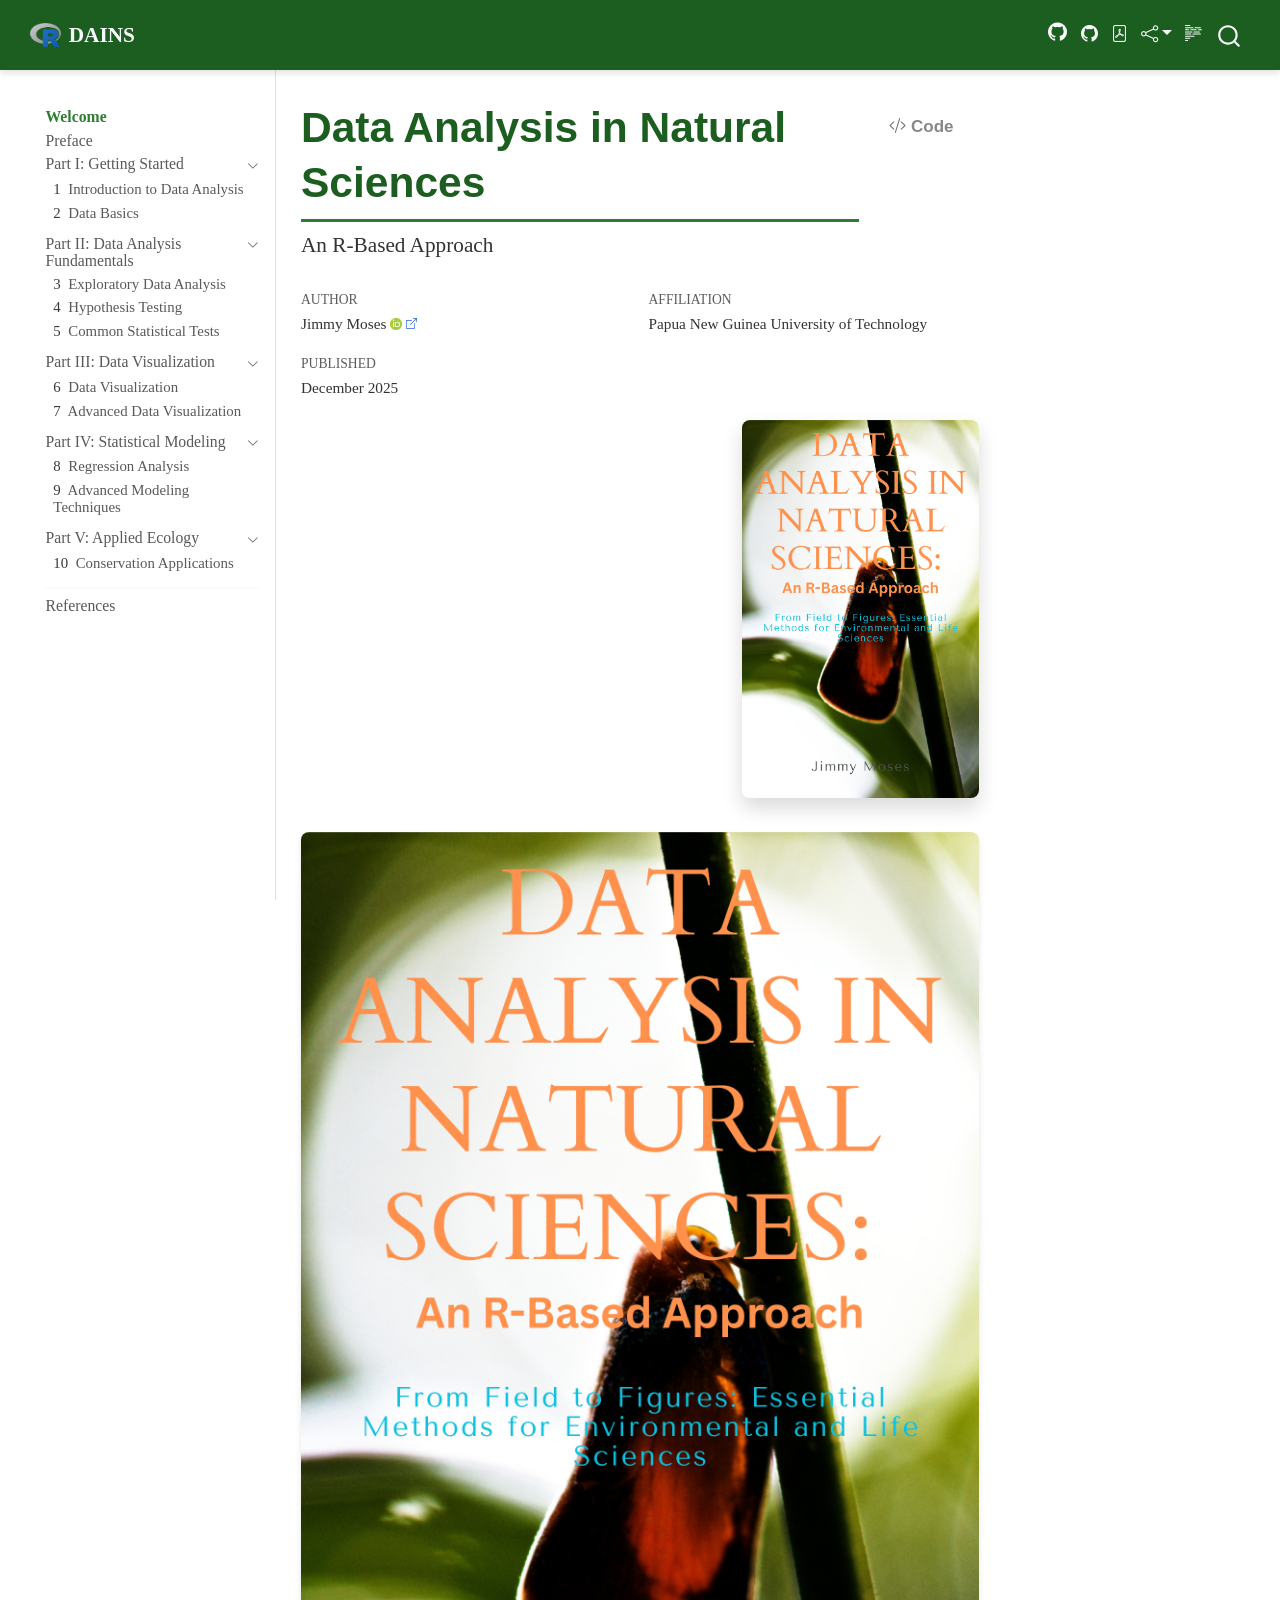
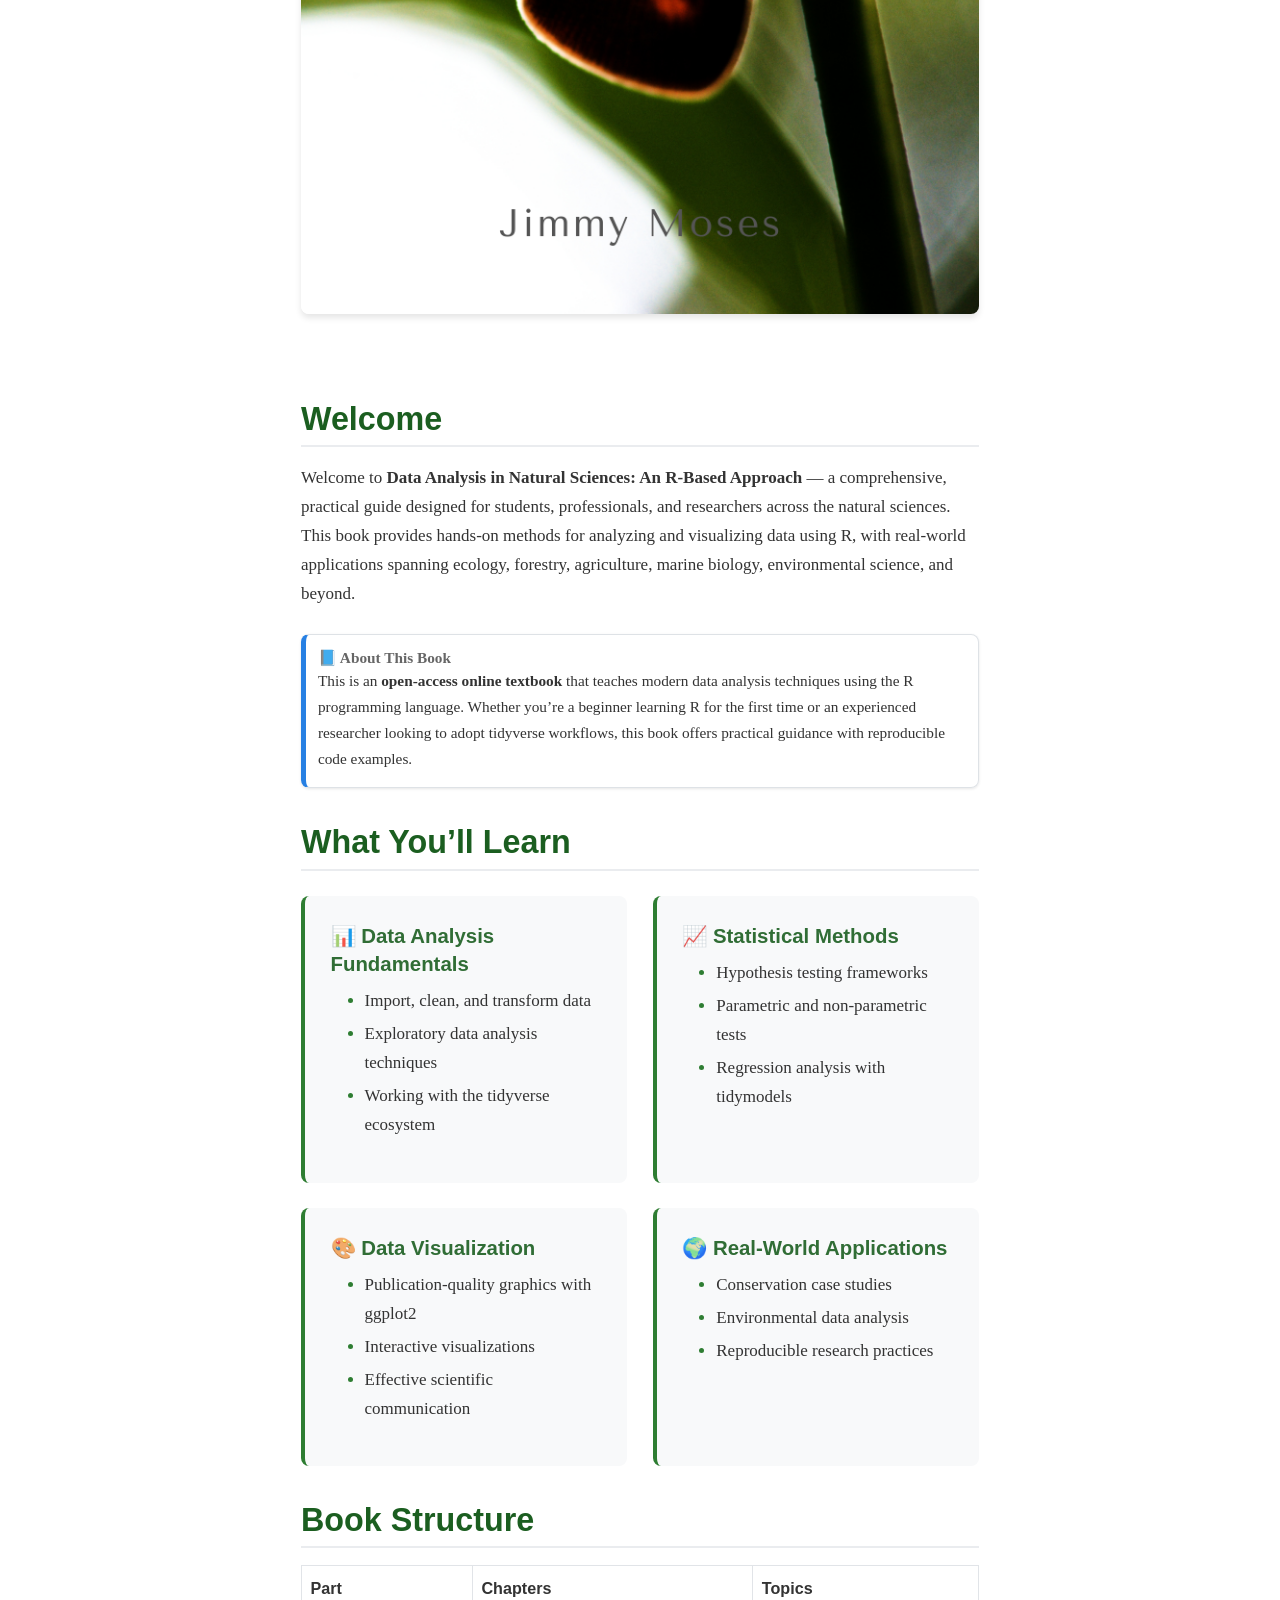
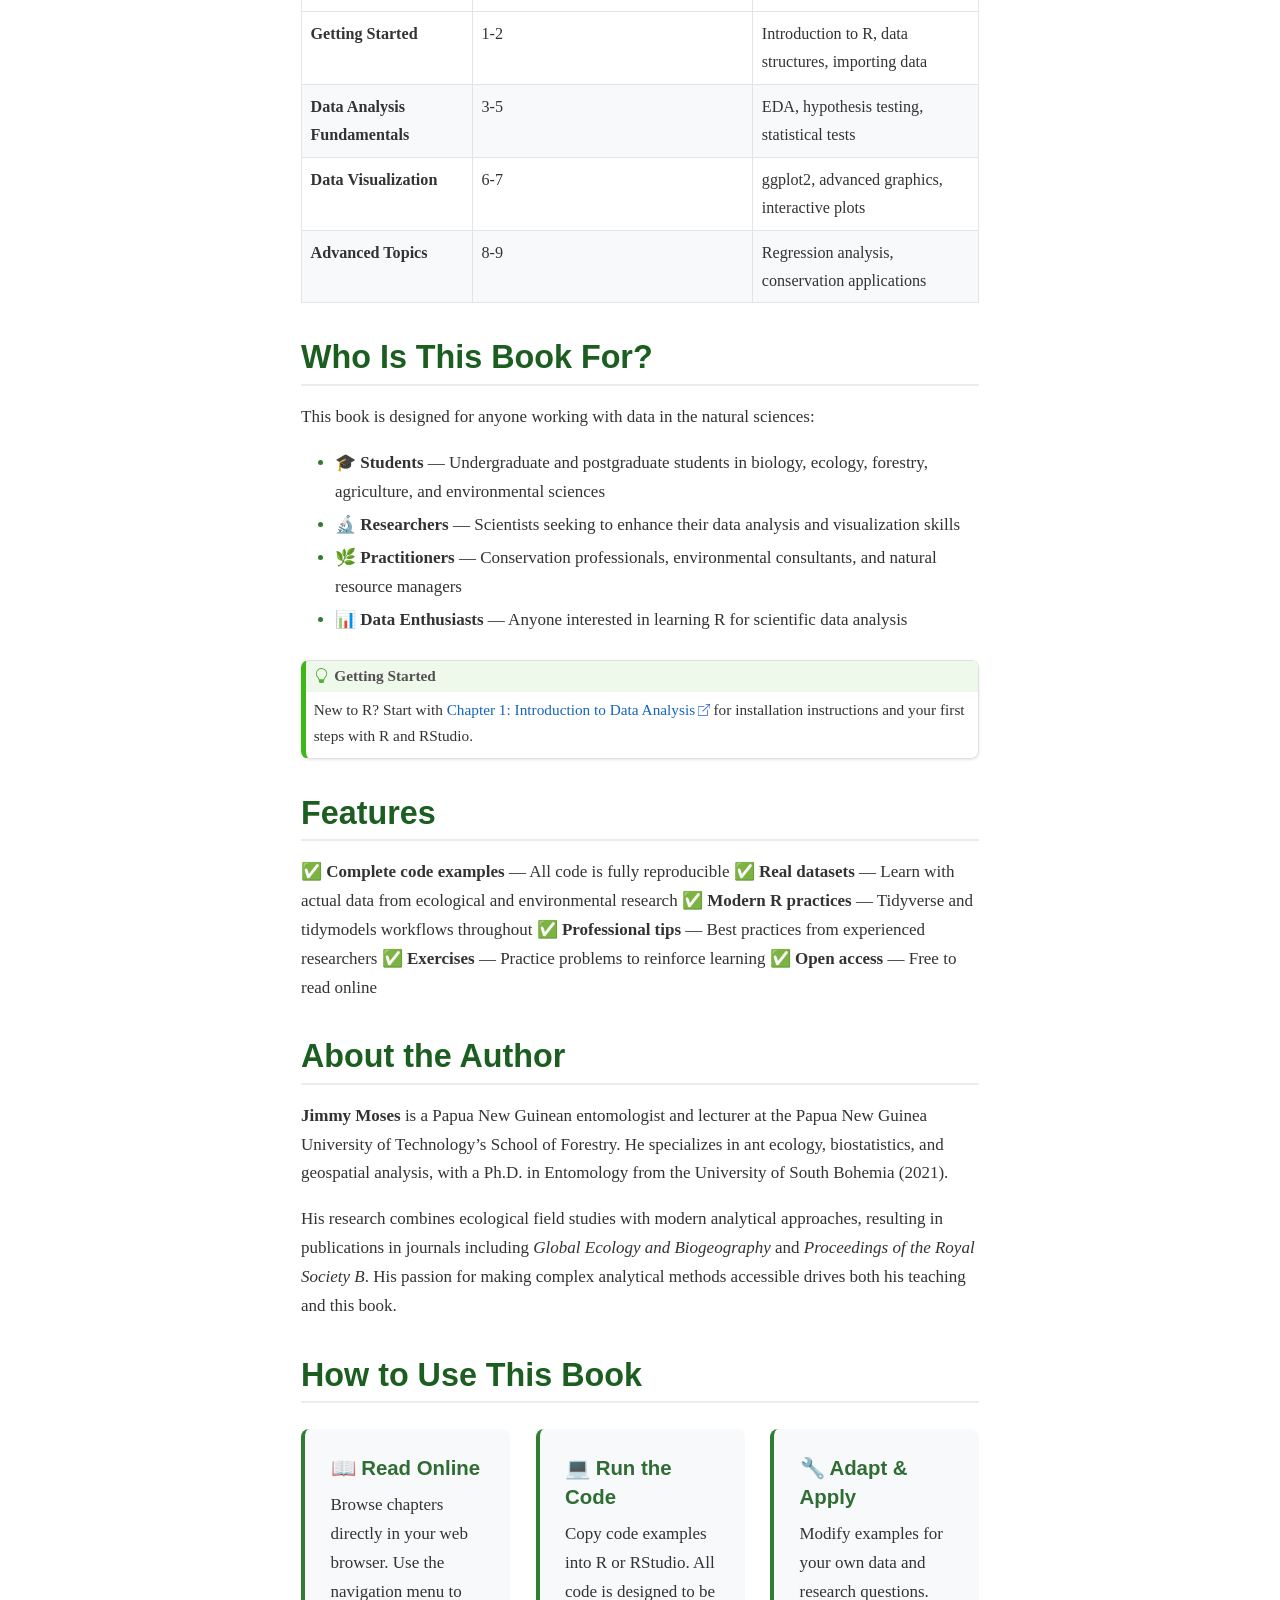
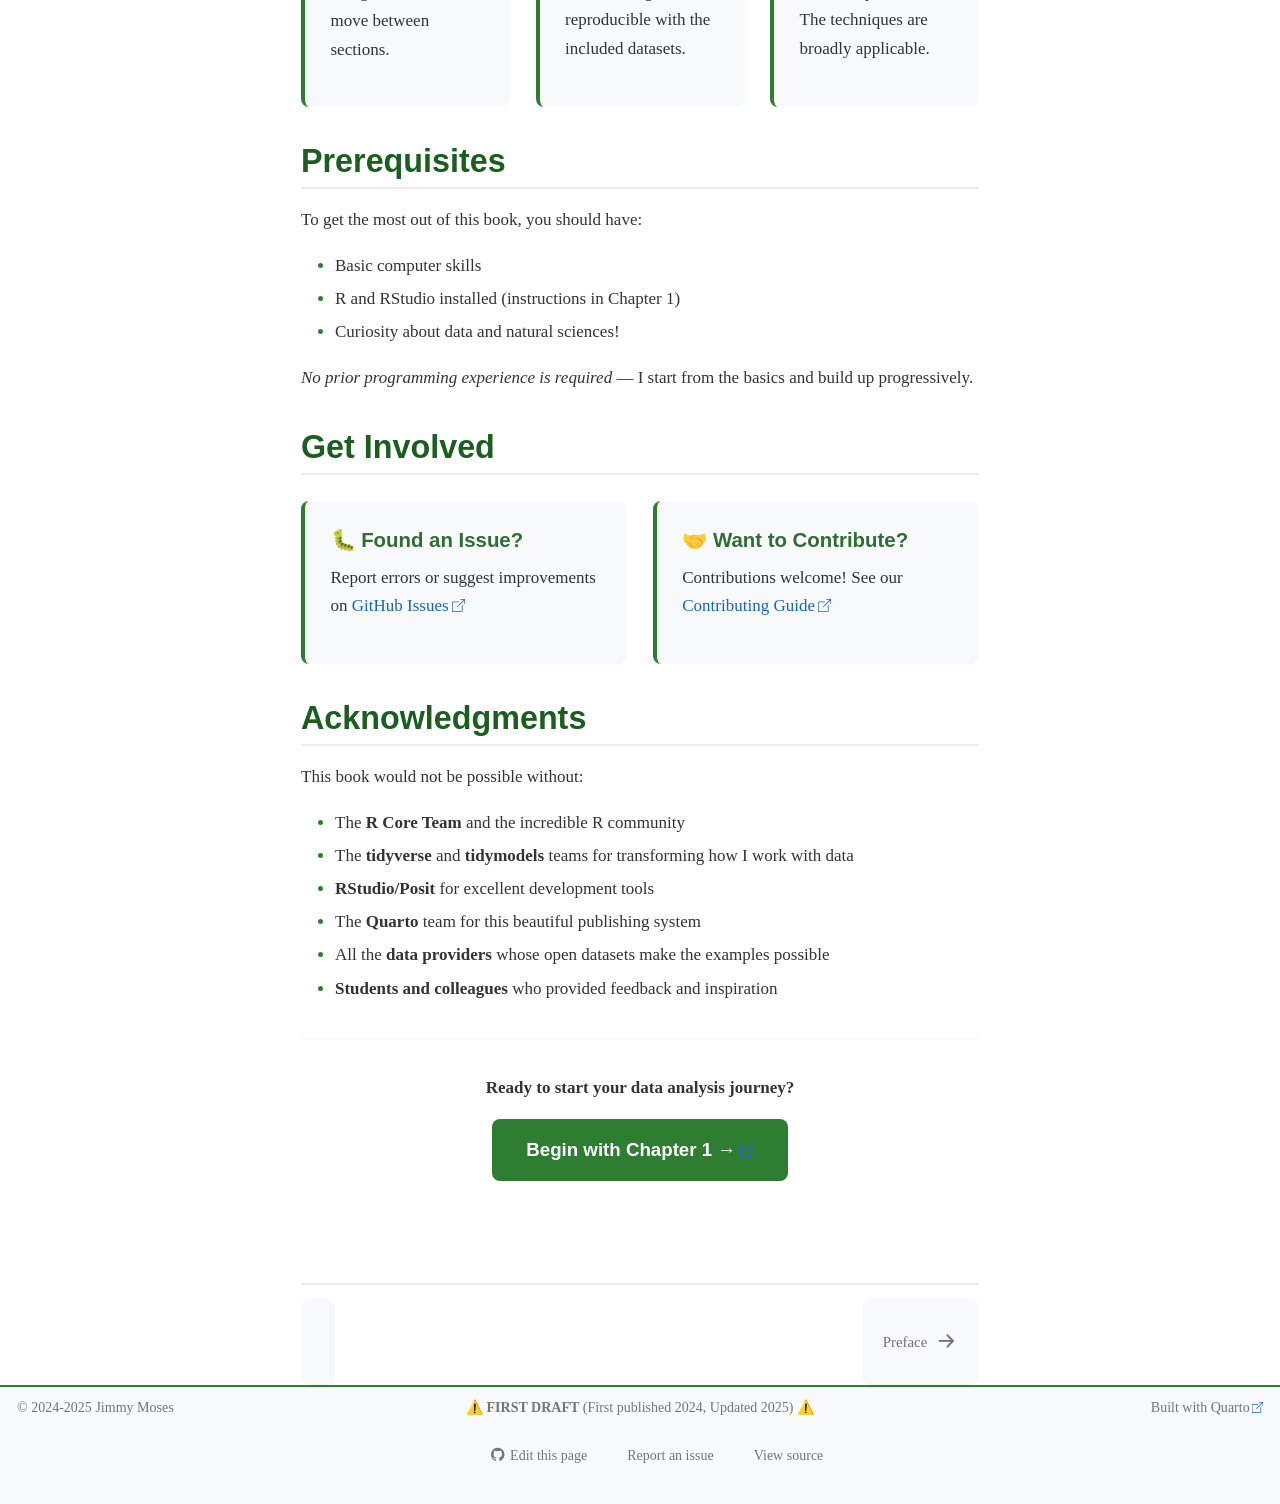
==== commit a634659b: "Replace hero banner with full-size cover image" ====
--- a/docs/index.html
+++ b/docs/index.html
@@ -181,7 +181,7 @@
       <button type="button" class="quarto-btn-toggle btn" data-bs-toggle="collapse" role="button" data-bs-target=".quarto-sidebar-collapse-item" aria-controls="quarto-sidebar" aria-expanded="false" aria-label="Toggle sidebar navigation" onclick="if (window.quartoToggleHeadroom) { window.quartoToggleHeadroom(); }">
         <i class="bi bi-layout-text-sidebar-reverse"></i>
       </button>
-        <nav class="quarto-page-breadcrumbs" aria-label="breadcrumb"><ol class="breadcrumb"><li class="breadcrumb-item"><a href="./index.html"><span class="chapter-number">1</span>&nbsp; <span class="chapter-title">Data Analysis in Natural Sciences</span></a></li></ol></nav>
+        <nav class="quarto-page-breadcrumbs" aria-label="breadcrumb"><ol class="breadcrumb"><li class="breadcrumb-item"><a href="./index.html">Welcome</a></li></ol></nav>
         <a class="flex-grow-1" role="navigation" data-bs-toggle="collapse" data-bs-target=".quarto-sidebar-collapse-item" aria-controls="quarto-sidebar" aria-expanded="false" aria-label="Toggle sidebar navigation" onclick="if (window.quartoToggleHeadroom) { window.quartoToggleHeadroom(); }">      
         </a>
     </div>
@@ -196,7 +196,7 @@
         <li class="sidebar-item">
   <div class="sidebar-item-container"> 
   <a href="./index.html" class="sidebar-item-text sidebar-link active">
- <span class="menu-text"><span class="chapter-number">1</span>&nbsp; <span class="chapter-title">Data Analysis in Natural Sciences</span></span></a>
+ <span class="menu-text">Welcome</span></a>
   </div>
 </li>
         <li class="sidebar-item">
@@ -217,13 +217,13 @@
           <li class="sidebar-item">
   <div class="sidebar-item-container"> 
   <a href="./chapters/01-introduction.html" class="sidebar-item-text sidebar-link">
- <span class="menu-text"><span class="chapter-number">2</span>&nbsp; <span class="chapter-title">Introduction to Data Analysis</span></span></a>
+ <span class="menu-text"><span class="chapter-number">1</span>&nbsp; <span class="chapter-title">Introduction to Data Analysis</span></span></a>
   </div>
 </li>
           <li class="sidebar-item">
   <div class="sidebar-item-container"> 
   <a href="./chapters/02-data-basics.html" class="sidebar-item-text sidebar-link">
- <span class="menu-text"><span class="chapter-number">3</span>&nbsp; <span class="chapter-title">Data Basics</span></span></a>
+ <span class="menu-text"><span class="chapter-number">2</span>&nbsp; <span class="chapter-title">Data Basics</span></span></a>
   </div>
 </li>
       </ul>
@@ -240,19 +240,19 @@
           <li class="sidebar-item">
   <div class="sidebar-item-container"> 
   <a href="./chapters/03-exploratory-analysis.html" class="sidebar-item-text sidebar-link">
- <span class="menu-text"><span class="chapter-number">4</span>&nbsp; <span class="chapter-title">Exploratory Data Analysis</span></span></a>
+ <span class="menu-text"><span class="chapter-number">3</span>&nbsp; <span class="chapter-title">Exploratory Data Analysis</span></span></a>
   </div>
 </li>
           <li class="sidebar-item">
   <div class="sidebar-item-container"> 
   <a href="./chapters/04-hypothesis-testing.html" class="sidebar-item-text sidebar-link">
- <span class="menu-text"><span class="chapter-number">5</span>&nbsp; <span class="chapter-title">Hypothesis Testing</span></span></a>
+ <span class="menu-text"><span class="chapter-number">4</span>&nbsp; <span class="chapter-title">Hypothesis Testing</span></span></a>
   </div>
 </li>
           <li class="sidebar-item">
   <div class="sidebar-item-container"> 
   <a href="./chapters/05-statistical-tests.html" class="sidebar-item-text sidebar-link">
- <span class="menu-text"><span class="chapter-number">6</span>&nbsp; <span class="chapter-title">Common Statistical Tests</span></span></a>
+ <span class="menu-text"><span class="chapter-number">5</span>&nbsp; <span class="chapter-title">Common Statistical Tests</span></span></a>
   </div>
 </li>
       </ul>
@@ -269,13 +269,13 @@
           <li class="sidebar-item">
   <div class="sidebar-item-container"> 
   <a href="./chapters/06-visualization.html" class="sidebar-item-text sidebar-link">
- <span class="menu-text"><span class="chapter-number">7</span>&nbsp; <span class="chapter-title">Data Visualization</span></span></a>
+ <span class="menu-text"><span class="chapter-number">6</span>&nbsp; <span class="chapter-title">Data Visualization</span></span></a>
   </div>
 </li>
           <li class="sidebar-item">
   <div class="sidebar-item-container"> 
   <a href="./chapters/07-advanced-visualization.html" class="sidebar-item-text sidebar-link">
- <span class="menu-text"><span class="chapter-number">8</span>&nbsp; <span class="chapter-title">Advanced Data Visualization</span></span></a>
+ <span class="menu-text"><span class="chapter-number">7</span>&nbsp; <span class="chapter-title">Advanced Data Visualization</span></span></a>
   </div>
 </li>
       </ul>
@@ -292,13 +292,13 @@
           <li class="sidebar-item">
   <div class="sidebar-item-container"> 
   <a href="./chapters/08-regression.html" class="sidebar-item-text sidebar-link">
- <span class="menu-text"><span class="chapter-number">9</span>&nbsp; <span class="chapter-title">Regression Analysis</span></span></a>
+ <span class="menu-text"><span class="chapter-number">8</span>&nbsp; <span class="chapter-title">Regression Analysis</span></span></a>
   </div>
 </li>
           <li class="sidebar-item">
   <div class="sidebar-item-container"> 
   <a href="./chapters/09-advanced-modeling.html" class="sidebar-item-text sidebar-link">
- <span class="menu-text"><span class="chapter-number">10</span>&nbsp; <span class="chapter-title">Advanced Modeling Techniques</span></span></a>
+ <span class="menu-text"><span class="chapter-number">9</span>&nbsp; <span class="chapter-title">Advanced Modeling Techniques</span></span></a>
   </div>
 </li>
       </ul>
@@ -315,7 +315,7 @@
           <li class="sidebar-item">
   <div class="sidebar-item-container"> 
   <a href="./chapters/10-conservation.html" class="sidebar-item-text sidebar-link">
- <span class="menu-text"><span class="chapter-number">11</span>&nbsp; <span class="chapter-title">Conservation Applications</span></span></a>
+ <span class="menu-text"><span class="chapter-number">10</span>&nbsp; <span class="chapter-title">Conservation Applications</span></span></a>
   </div>
 </li>
       </ul>
@@ -332,17 +332,8 @@
 </nav>
 <div id="quarto-sidebar-glass" class="quarto-sidebar-collapse-item" data-bs-toggle="collapse" data-bs-target=".quarto-sidebar-collapse-item"></div>
 <!-- margin-sidebar -->
-    <div id="quarto-margin-sidebar" class="sidebar margin-sidebar">
-        <nav id="TOC" role="doc-toc" class="toc-active" data-toc-expanded="2">
-    <h2 id="toc-title">On this page</h2>
-   
-  <ul>
-  <li><a href="#data-analysis-in-natural-sciences" id="toc-data-analysis-in-natural-sciences" class="nav-link active" data-scroll-target="#data-analysis-in-natural-sciences"><span class="header-section-number">1</span> Data Analysis in Natural Sciences</a>
-  <ul class="collapse">
-  <li><a href="#an-r-based-approach" id="toc-an-r-based-approach" class="nav-link" data-scroll-target="#an-r-based-approach"><span class="header-section-number">1.0.1</span> An R-Based Approach</a></li>
-  </ul></li>
-  </ul>
-<div class="toc-actions"><ul><li><a href="https://github.com/jm0535/dains/edit/main/index.qmd" class="toc-action"><i class="bi bi-github"></i>Edit this page</a></li><li><a href="https://github.com/jm0535/dains/issues/new" class="toc-action"><i class="bi empty"></i>Report an issue</a></li><li><a href="https://github.com/jm0535/dains/blob/main/index.qmd" class="toc-action"><i class="bi empty"></i>View source</a></li></ul></div></nav>
+    <div id="quarto-margin-sidebar" class="sidebar margin-sidebar zindex-bottom">
+        
     </div>
 <!-- main -->
 <main class="content" id="quarto-document-content">
@@ -386,14 +377,12 @@
 </header>
 
 
-
-<section id="data-analysis-in-natural-sciences" class="level1 hero-title hero-banner" data-number="1">
-<h1 class="hero-title" data-number="1"><span class="header-section-number">1</span> Data Analysis in Natural Sciences</h1><p><img src="images/dans_coverpage_final.png" title="Data Analysis in Natural Sciences" class="quarto-cover-image nolightbox img-fluid"></p>
-<section id="an-r-based-approach" class="level3 hero-subtitle" data-number="1.0.1">
-<h3 class="hero-subtitle anchored" data-number="1.0.1" data-anchor-id="an-r-based-approach"><span class="header-section-number">1.0.1</span> An R-Based Approach</h3>
-<p><em>From Field to Figures: Essential Methods for Environmental and Life Sciences</em></p>
-</section>
-</section>
+<p><img src="images/dans_coverpage_final.png" title="Data Analysis in Natural Sciences" class="quarto-cover-image nolightbox img-fluid"></p>
+<div class="quarto-figure quarto-figure-center">
+<figure class="figure">
+<p><img src="images/dans_coverpage_final.png" class="img-fluid quarto-figure quarto-figure-center figure-img" style="width:100.0%"></p>
+</figure>
+</div>
 <div class="content-block">
 <section id="welcome" class="level2 unnumbered">
 <h2 class="unnumbered anchored" data-anchor-id="welcome">Welcome</h2>
@@ -415,32 +404,32 @@
 <section id="what-youll-learn" class="level2 unnumbered">
 <h2 class="unnumbered anchored" data-anchor-id="what-youll-learn">What You’ll Learn</h2>
 <div class="grid">
-<section id="data-analysis-fundamentals" class="level3 g-col-12 g-col-md-6" data-number="1.0.2">
-<h3 data-number="1.0.2" class="anchored" data-anchor-id="data-analysis-fundamentals"><span class="header-section-number">1.0.2</span> 📊 Data Analysis Fundamentals</h3>
+<section id="data-analysis-fundamentals" class="level3 g-col-12 g-col-md-6">
+<h3 class="anchored" data-anchor-id="data-analysis-fundamentals">📊 Data Analysis Fundamentals</h3>
 <ul>
 <li>Import, clean, and transform data</li>
 <li>Exploratory data analysis techniques</li>
 <li>Working with the tidyverse ecosystem</li>
 </ul>
 </section>
-<section id="statistical-methods" class="level3 g-col-12 g-col-md-6" data-number="1.0.3">
-<h3 data-number="1.0.3" class="anchored" data-anchor-id="statistical-methods"><span class="header-section-number">1.0.3</span> 📈 Statistical Methods</h3>
+<section id="statistical-methods" class="level3 g-col-12 g-col-md-6">
+<h3 class="anchored" data-anchor-id="statistical-methods">📈 Statistical Methods</h3>
 <ul>
 <li>Hypothesis testing frameworks</li>
 <li>Parametric and non-parametric tests</li>
 <li>Regression analysis with tidymodels</li>
 </ul>
 </section>
-<section id="data-visualization" class="level3 g-col-12 g-col-md-6" data-number="1.0.4">
-<h3 data-number="1.0.4" class="anchored" data-anchor-id="data-visualization"><span class="header-section-number">1.0.4</span> 🎨 Data Visualization</h3>
+<section id="data-visualization" class="level3 g-col-12 g-col-md-6">
+<h3 class="anchored" data-anchor-id="data-visualization">🎨 Data Visualization</h3>
 <ul>
 <li>Publication-quality graphics with ggplot2</li>
 <li>Interactive visualizations</li>
 <li>Effective scientific communication</li>
 </ul>
 </section>
-<section id="real-world-applications" class="level3 g-col-12 g-col-md-6" data-number="1.0.5">
-<h3 data-number="1.0.5" class="anchored" data-anchor-id="real-world-applications"><span class="header-section-number">1.0.5</span> 🌍 Real-World Applications</h3>
+<section id="real-world-applications" class="level3 g-col-12 g-col-md-6">
+<h3 class="anchored" data-anchor-id="real-world-applications">🌍 Real-World Applications</h3>
 <ul>
 <li>Conservation case studies</li>
 <li>Environmental data analysis</li>
@@ -523,16 +512,16 @@
 <section id="how-to-use-this-book" class="level2 unnumbered">
 <h2 class="unnumbered anchored" data-anchor-id="how-to-use-this-book">How to Use This Book</h2>
 <div class="grid">
-<section id="read-online" class="level3 g-col-12 g-col-md-4" data-number="1.0.6">
-<h3 data-number="1.0.6" class="anchored" data-anchor-id="read-online"><span class="header-section-number">1.0.6</span> 📖 Read Online</h3>
+<section id="read-online" class="level3 g-col-12 g-col-md-4">
+<h3 class="anchored" data-anchor-id="read-online">📖 Read Online</h3>
 <p>Browse chapters directly in your web browser. Use the navigation menu to move between sections.</p>
 </section>
-<section id="run-the-code" class="level3 g-col-12 g-col-md-4" data-number="1.0.7">
-<h3 data-number="1.0.7" class="anchored" data-anchor-id="run-the-code"><span class="header-section-number">1.0.7</span> 💻 Run the Code</h3>
+<section id="run-the-code" class="level3 g-col-12 g-col-md-4">
+<h3 class="anchored" data-anchor-id="run-the-code">💻 Run the Code</h3>
 <p>Copy code examples into R or RStudio. All code is designed to be reproducible with the included datasets.</p>
 </section>
-<section id="adapt-apply" class="level3 g-col-12 g-col-md-4" data-number="1.0.8">
-<h3 data-number="1.0.8" class="anchored" data-anchor-id="adapt-apply"><span class="header-section-number">1.0.8</span> 🔧 Adapt &amp; Apply</h3>
+<section id="adapt-apply" class="level3 g-col-12 g-col-md-4">
+<h3 class="anchored" data-anchor-id="adapt-apply">🔧 Adapt &amp; Apply</h3>
 <p>Modify examples for your own data and research questions. The techniques are broadly applicable.</p>
 </section>
 </div>
@@ -550,12 +539,12 @@
 <section id="get-involved" class="level2 unnumbered">
 <h2 class="unnumbered anchored" data-anchor-id="get-involved">Get Involved</h2>
 <div class="grid">
-<section id="found-an-issue" class="level3 g-col-12 g-col-md-6" data-number="1.0.9">
-<h3 data-number="1.0.9" class="anchored" data-anchor-id="found-an-issue"><span class="header-section-number">1.0.9</span> 🐛 Found an Issue?</h3>
+<section id="found-an-issue" class="level3 g-col-12 g-col-md-6">
+<h3 class="anchored" data-anchor-id="found-an-issue">🐛 Found an Issue?</h3>
 <p>Report errors or suggest improvements on <a href="https://github.com/jm0535/dains/issues">GitHub Issues</a></p>
 </section>
-<section id="want-to-contribute" class="level3 g-col-12 g-col-md-6" data-number="1.0.10">
-<h3 data-number="1.0.10" class="anchored" data-anchor-id="want-to-contribute"><span class="header-section-number">1.0.10</span> 🤝 Want to Contribute?</h3>
+<section id="want-to-contribute" class="level3 g-col-12 g-col-md-6">
+<h3 class="anchored" data-anchor-id="want-to-contribute">🤝 Want to Contribute?</h3>
 <p>Contributions welcome! See our <a href="https://github.com/jm0535/dains/blob/main/CONTRIBUTING.md">Contributing Guide</a></p>
 </section>
 </div>
@@ -1055,169 +1044,161 @@
 <span id="cb1-3"><a href="#cb1-3" aria-hidden="true" tabindex="-1"></a><span class="an">prefer-html:</span><span class="co"> true</span></span>
 <span id="cb1-4"><a href="#cb1-4" aria-hidden="true" tabindex="-1"></a><span class="co">---</span></span>
 <span id="cb1-5"><a href="#cb1-5" aria-hidden="true" tabindex="-1"></a></span>
-<span id="cb1-6"><a href="#cb1-6" aria-hidden="true" tabindex="-1"></a>::: {.hero-banner}</span>
+<span id="cb1-6"><a href="#cb1-6" aria-hidden="true" tabindex="-1"></a><span class="al">![](images/dans_coverpage_final.png)</span>{fig-align="center" width="100%"}</span>
 <span id="cb1-7"><a href="#cb1-7" aria-hidden="true" tabindex="-1"></a></span>
-<span id="cb1-8"><a href="#cb1-8" aria-hidden="true" tabindex="-1"></a><span class="fu"># Data Analysis in Natural Sciences {.hero-title}</span></span>
+<span id="cb1-8"><a href="#cb1-8" aria-hidden="true" tabindex="-1"></a>::: {.content-block}</span>
 <span id="cb1-9"><a href="#cb1-9" aria-hidden="true" tabindex="-1"></a></span>
-<span id="cb1-10"><a href="#cb1-10" aria-hidden="true" tabindex="-1"></a><span class="fu">### An R-Based Approach {.hero-subtitle}</span></span>
+<span id="cb1-10"><a href="#cb1-10" aria-hidden="true" tabindex="-1"></a><span class="fu">## Welcome {.unnumbered}</span></span>
 <span id="cb1-11"><a href="#cb1-11" aria-hidden="true" tabindex="-1"></a></span>
-<span id="cb1-12"><a href="#cb1-12" aria-hidden="true" tabindex="-1"></a>*From Field to Figures: Essential Methods for Environmental and Life Sciences*</span>
+<span id="cb1-12"><a href="#cb1-12" aria-hidden="true" tabindex="-1"></a>Welcome to **Data Analysis in Natural Sciences: An R-Based Approach** — a comprehensive, practical guide designed for students, professionals, and researchers across the natural sciences. This book provides hands-on methods for analyzing and visualizing data using R, with real-world applications spanning ecology, forestry, agriculture, marine biology, environmental science, and beyond.</span>
 <span id="cb1-13"><a href="#cb1-13" aria-hidden="true" tabindex="-1"></a></span>
-<span id="cb1-14"><a href="#cb1-14" aria-hidden="true" tabindex="-1"></a>:::</span>
-<span id="cb1-15"><a href="#cb1-15" aria-hidden="true" tabindex="-1"></a></span>
-<span id="cb1-16"><a href="#cb1-16" aria-hidden="true" tabindex="-1"></a>::: {.content-block}</span>
-<span id="cb1-17"><a href="#cb1-17" aria-hidden="true" tabindex="-1"></a></span>
-<span id="cb1-18"><a href="#cb1-18" aria-hidden="true" tabindex="-1"></a><span class="fu">## Welcome {.unnumbered}</span></span>
+<span id="cb1-14"><a href="#cb1-14" aria-hidden="true" tabindex="-1"></a>::: {.callout-note appearance="simple" icon=false}</span>
+<span id="cb1-15"><a href="#cb1-15" aria-hidden="true" tabindex="-1"></a><span class="fu">## 📘 About This Book</span></span>
+<span id="cb1-16"><a href="#cb1-16" aria-hidden="true" tabindex="-1"></a></span>
+<span id="cb1-17"><a href="#cb1-17" aria-hidden="true" tabindex="-1"></a>This is an **open-access online textbook** that teaches modern data analysis techniques using the R programming language. Whether you're a beginner learning R for the first time or an experienced researcher looking to adopt tidyverse workflows, this book offers practical guidance with reproducible code examples.</span>
+<span id="cb1-18"><a href="#cb1-18" aria-hidden="true" tabindex="-1"></a>:::</span>
 <span id="cb1-19"><a href="#cb1-19" aria-hidden="true" tabindex="-1"></a></span>
-<span id="cb1-20"><a href="#cb1-20" aria-hidden="true" tabindex="-1"></a>Welcome to **Data Analysis in Natural Sciences: An R-Based Approach** — a comprehensive, practical guide designed for students, professionals, and researchers across the natural sciences. This book provides hands-on methods for analyzing and visualizing data using R, with real-world applications spanning ecology, forestry, agriculture, marine biology, environmental science, and beyond.</span>
+<span id="cb1-20"><a href="#cb1-20" aria-hidden="true" tabindex="-1"></a><span class="fu">## What You'll Learn {.unnumbered}</span></span>
 <span id="cb1-21"><a href="#cb1-21" aria-hidden="true" tabindex="-1"></a></span>
-<span id="cb1-22"><a href="#cb1-22" aria-hidden="true" tabindex="-1"></a>::: {.callout-note appearance="simple" icon=false}</span>
-<span id="cb1-23"><a href="#cb1-23" aria-hidden="true" tabindex="-1"></a><span class="fu">## 📘 About This Book</span></span>
-<span id="cb1-24"><a href="#cb1-24" aria-hidden="true" tabindex="-1"></a></span>
-<span id="cb1-25"><a href="#cb1-25" aria-hidden="true" tabindex="-1"></a>This is an **open-access online textbook** that teaches modern data analysis techniques using the R programming language. Whether you're a beginner learning R for the first time or an experienced researcher looking to adopt tidyverse workflows, this book offers practical guidance with reproducible code examples.</span>
-<span id="cb1-26"><a href="#cb1-26" aria-hidden="true" tabindex="-1"></a>:::</span>
-<span id="cb1-27"><a href="#cb1-27" aria-hidden="true" tabindex="-1"></a></span>
-<span id="cb1-28"><a href="#cb1-28" aria-hidden="true" tabindex="-1"></a><span class="fu">## What You'll Learn {.unnumbered}</span></span>
-<span id="cb1-29"><a href="#cb1-29" aria-hidden="true" tabindex="-1"></a></span>
-<span id="cb1-30"><a href="#cb1-30" aria-hidden="true" tabindex="-1"></a>::: {.grid}</span>
-<span id="cb1-31"><a href="#cb1-31" aria-hidden="true" tabindex="-1"></a></span>
-<span id="cb1-32"><a href="#cb1-32" aria-hidden="true" tabindex="-1"></a>::: {.g-col-12 .g-col-md-6}</span>
-<span id="cb1-33"><a href="#cb1-33" aria-hidden="true" tabindex="-1"></a><span class="fu">### 📊 Data Analysis Fundamentals</span></span>
-<span id="cb1-34"><a href="#cb1-34" aria-hidden="true" tabindex="-1"></a><span class="ss">- </span>Import, clean, and transform data</span>
-<span id="cb1-35"><a href="#cb1-35" aria-hidden="true" tabindex="-1"></a><span class="ss">- </span>Exploratory data analysis techniques</span>
-<span id="cb1-36"><a href="#cb1-36" aria-hidden="true" tabindex="-1"></a><span class="ss">- </span>Working with the tidyverse ecosystem</span>
-<span id="cb1-37"><a href="#cb1-37" aria-hidden="true" tabindex="-1"></a>:::</span>
-<span id="cb1-38"><a href="#cb1-38" aria-hidden="true" tabindex="-1"></a></span>
-<span id="cb1-39"><a href="#cb1-39" aria-hidden="true" tabindex="-1"></a>::: {.g-col-12 .g-col-md-6}</span>
-<span id="cb1-40"><a href="#cb1-40" aria-hidden="true" tabindex="-1"></a><span class="fu">### 📈 Statistical Methods</span></span>
-<span id="cb1-41"><a href="#cb1-41" aria-hidden="true" tabindex="-1"></a><span class="ss">- </span>Hypothesis testing frameworks</span>
-<span id="cb1-42"><a href="#cb1-42" aria-hidden="true" tabindex="-1"></a><span class="ss">- </span>Parametric and non-parametric tests</span>
-<span id="cb1-43"><a href="#cb1-43" aria-hidden="true" tabindex="-1"></a><span class="ss">- </span>Regression analysis with tidymodels</span>
-<span id="cb1-44"><a href="#cb1-44" aria-hidden="true" tabindex="-1"></a>:::</span>
-<span id="cb1-45"><a href="#cb1-45" aria-hidden="true" tabindex="-1"></a></span>
-<span id="cb1-46"><a href="#cb1-46" aria-hidden="true" tabindex="-1"></a>::: {.g-col-12 .g-col-md-6}</span>
-<span id="cb1-47"><a href="#cb1-47" aria-hidden="true" tabindex="-1"></a><span class="fu">### 🎨 Data Visualization</span></span>
-<span id="cb1-48"><a href="#cb1-48" aria-hidden="true" tabindex="-1"></a><span class="ss">- </span>Publication-quality graphics with ggplot2</span>
-<span id="cb1-49"><a href="#cb1-49" aria-hidden="true" tabindex="-1"></a><span class="ss">- </span>Interactive visualizations</span>
-<span id="cb1-50"><a href="#cb1-50" aria-hidden="true" tabindex="-1"></a><span class="ss">- </span>Effective scientific communication</span>
-<span id="cb1-51"><a href="#cb1-51" aria-hidden="true" tabindex="-1"></a>:::</span>
-<span id="cb1-52"><a href="#cb1-52" aria-hidden="true" tabindex="-1"></a></span>
-<span id="cb1-53"><a href="#cb1-53" aria-hidden="true" tabindex="-1"></a>::: {.g-col-12 .g-col-md-6}</span>
-<span id="cb1-54"><a href="#cb1-54" aria-hidden="true" tabindex="-1"></a><span class="fu">### 🌍 Real-World Applications</span></span>
-<span id="cb1-55"><a href="#cb1-55" aria-hidden="true" tabindex="-1"></a><span class="ss">- </span>Conservation case studies</span>
-<span id="cb1-56"><a href="#cb1-56" aria-hidden="true" tabindex="-1"></a><span class="ss">- </span>Environmental data analysis</span>
-<span id="cb1-57"><a href="#cb1-57" aria-hidden="true" tabindex="-1"></a><span class="ss">- </span>Reproducible research practices</span>
-<span id="cb1-58"><a href="#cb1-58" aria-hidden="true" tabindex="-1"></a>:::</span>
-<span id="cb1-59"><a href="#cb1-59" aria-hidden="true" tabindex="-1"></a></span>
-<span id="cb1-60"><a href="#cb1-60" aria-hidden="true" tabindex="-1"></a>:::</span>
-<span id="cb1-61"><a href="#cb1-61" aria-hidden="true" tabindex="-1"></a></span>
-<span id="cb1-62"><a href="#cb1-62" aria-hidden="true" tabindex="-1"></a><span class="fu">## Book Structure {.unnumbered}</span></span>
-<span id="cb1-63"><a href="#cb1-63" aria-hidden="true" tabindex="-1"></a></span>
-<span id="cb1-64"><a href="#cb1-64" aria-hidden="true" tabindex="-1"></a><span class="pp">|</span> Part <span class="pp">|</span> Chapters <span class="pp">|</span> Topics <span class="pp">|</span></span>
-<span id="cb1-65"><a href="#cb1-65" aria-hidden="true" tabindex="-1"></a><span class="pp">|------|----------|--------|</span></span>
-<span id="cb1-66"><a href="#cb1-66" aria-hidden="true" tabindex="-1"></a><span class="pp">|</span> **Getting Started** <span class="pp">|</span> 1-2 <span class="pp">|</span> Introduction to R, data structures, importing data <span class="pp">|</span></span>
-<span id="cb1-67"><a href="#cb1-67" aria-hidden="true" tabindex="-1"></a><span class="pp">|</span> **Data Analysis Fundamentals** <span class="pp">|</span> 3-5 <span class="pp">|</span> EDA, hypothesis testing, statistical tests <span class="pp">|</span></span>
-<span id="cb1-68"><a href="#cb1-68" aria-hidden="true" tabindex="-1"></a><span class="pp">|</span> **Data Visualization** <span class="pp">|</span> 6-7 <span class="pp">|</span> ggplot2, advanced graphics, interactive plots <span class="pp">|</span></span>
-<span id="cb1-69"><a href="#cb1-69" aria-hidden="true" tabindex="-1"></a><span class="pp">|</span> **Advanced Topics** <span class="pp">|</span> 8-9 <span class="pp">|</span> Regression analysis, conservation applications <span class="pp">|</span></span>
-<span id="cb1-70"><a href="#cb1-70" aria-hidden="true" tabindex="-1"></a></span>
-<span id="cb1-71"><a href="#cb1-71" aria-hidden="true" tabindex="-1"></a><span class="fu">## Who Is This Book For? {.unnumbered}</span></span>
-<span id="cb1-72"><a href="#cb1-72" aria-hidden="true" tabindex="-1"></a></span>
-<span id="cb1-73"><a href="#cb1-73" aria-hidden="true" tabindex="-1"></a>This book is designed for anyone working with data in the natural sciences:</span>
+<span id="cb1-22"><a href="#cb1-22" aria-hidden="true" tabindex="-1"></a>::: {.grid}</span>
+<span id="cb1-23"><a href="#cb1-23" aria-hidden="true" tabindex="-1"></a></span>
+<span id="cb1-24"><a href="#cb1-24" aria-hidden="true" tabindex="-1"></a>::: {.g-col-12 .g-col-md-6}</span>
+<span id="cb1-25"><a href="#cb1-25" aria-hidden="true" tabindex="-1"></a><span class="fu">### 📊 Data Analysis Fundamentals</span></span>
+<span id="cb1-26"><a href="#cb1-26" aria-hidden="true" tabindex="-1"></a><span class="ss">- </span>Import, clean, and transform data</span>
+<span id="cb1-27"><a href="#cb1-27" aria-hidden="true" tabindex="-1"></a><span class="ss">- </span>Exploratory data analysis techniques</span>
+<span id="cb1-28"><a href="#cb1-28" aria-hidden="true" tabindex="-1"></a><span class="ss">- </span>Working with the tidyverse ecosystem</span>
+<span id="cb1-29"><a href="#cb1-29" aria-hidden="true" tabindex="-1"></a>:::</span>
+<span id="cb1-30"><a href="#cb1-30" aria-hidden="true" tabindex="-1"></a></span>
+<span id="cb1-31"><a href="#cb1-31" aria-hidden="true" tabindex="-1"></a>::: {.g-col-12 .g-col-md-6}</span>
+<span id="cb1-32"><a href="#cb1-32" aria-hidden="true" tabindex="-1"></a><span class="fu">### 📈 Statistical Methods</span></span>
+<span id="cb1-33"><a href="#cb1-33" aria-hidden="true" tabindex="-1"></a><span class="ss">- </span>Hypothesis testing frameworks</span>
+<span id="cb1-34"><a href="#cb1-34" aria-hidden="true" tabindex="-1"></a><span class="ss">- </span>Parametric and non-parametric tests</span>
+<span id="cb1-35"><a href="#cb1-35" aria-hidden="true" tabindex="-1"></a><span class="ss">- </span>Regression analysis with tidymodels</span>
+<span id="cb1-36"><a href="#cb1-36" aria-hidden="true" tabindex="-1"></a>:::</span>
+<span id="cb1-37"><a href="#cb1-37" aria-hidden="true" tabindex="-1"></a></span>
+<span id="cb1-38"><a href="#cb1-38" aria-hidden="true" tabindex="-1"></a>::: {.g-col-12 .g-col-md-6}</span>
+<span id="cb1-39"><a href="#cb1-39" aria-hidden="true" tabindex="-1"></a><span class="fu">### 🎨 Data Visualization</span></span>
+<span id="cb1-40"><a href="#cb1-40" aria-hidden="true" tabindex="-1"></a><span class="ss">- </span>Publication-quality graphics with ggplot2</span>
+<span id="cb1-41"><a href="#cb1-41" aria-hidden="true" tabindex="-1"></a><span class="ss">- </span>Interactive visualizations</span>
+<span id="cb1-42"><a href="#cb1-42" aria-hidden="true" tabindex="-1"></a><span class="ss">- </span>Effective scientific communication</span>
+<span id="cb1-43"><a href="#cb1-43" aria-hidden="true" tabindex="-1"></a>:::</span>
+<span id="cb1-44"><a href="#cb1-44" aria-hidden="true" tabindex="-1"></a></span>
+<span id="cb1-45"><a href="#cb1-45" aria-hidden="true" tabindex="-1"></a>::: {.g-col-12 .g-col-md-6}</span>
+<span id="cb1-46"><a href="#cb1-46" aria-hidden="true" tabindex="-1"></a><span class="fu">### 🌍 Real-World Applications</span></span>
+<span id="cb1-47"><a href="#cb1-47" aria-hidden="true" tabindex="-1"></a><span class="ss">- </span>Conservation case studies</span>
+<span id="cb1-48"><a href="#cb1-48" aria-hidden="true" tabindex="-1"></a><span class="ss">- </span>Environmental data analysis</span>
+<span id="cb1-49"><a href="#cb1-49" aria-hidden="true" tabindex="-1"></a><span class="ss">- </span>Reproducible research practices</span>
+<span id="cb1-50"><a href="#cb1-50" aria-hidden="true" tabindex="-1"></a>:::</span>
+<span id="cb1-51"><a href="#cb1-51" aria-hidden="true" tabindex="-1"></a></span>
+<span id="cb1-52"><a href="#cb1-52" aria-hidden="true" tabindex="-1"></a>:::</span>
+<span id="cb1-53"><a href="#cb1-53" aria-hidden="true" tabindex="-1"></a></span>
+<span id="cb1-54"><a href="#cb1-54" aria-hidden="true" tabindex="-1"></a><span class="fu">## Book Structure {.unnumbered}</span></span>
+<span id="cb1-55"><a href="#cb1-55" aria-hidden="true" tabindex="-1"></a></span>
+<span id="cb1-56"><a href="#cb1-56" aria-hidden="true" tabindex="-1"></a><span class="pp">|</span> Part <span class="pp">|</span> Chapters <span class="pp">|</span> Topics <span class="pp">|</span></span>
+<span id="cb1-57"><a href="#cb1-57" aria-hidden="true" tabindex="-1"></a><span class="pp">|------|----------|--------|</span></span>
+<span id="cb1-58"><a href="#cb1-58" aria-hidden="true" tabindex="-1"></a><span class="pp">|</span> **Getting Started** <span class="pp">|</span> 1-2 <span class="pp">|</span> Introduction to R, data structures, importing data <span class="pp">|</span></span>
+<span id="cb1-59"><a href="#cb1-59" aria-hidden="true" tabindex="-1"></a><span class="pp">|</span> **Data Analysis Fundamentals** <span class="pp">|</span> 3-5 <span class="pp">|</span> EDA, hypothesis testing, statistical tests <span class="pp">|</span></span>
+<span id="cb1-60"><a href="#cb1-60" aria-hidden="true" tabindex="-1"></a><span class="pp">|</span> **Data Visualization** <span class="pp">|</span> 6-7 <span class="pp">|</span> ggplot2, advanced graphics, interactive plots <span class="pp">|</span></span>
+<span id="cb1-61"><a href="#cb1-61" aria-hidden="true" tabindex="-1"></a><span class="pp">|</span> **Advanced Topics** <span class="pp">|</span> 8-9 <span class="pp">|</span> Regression analysis, conservation applications <span class="pp">|</span></span>
+<span id="cb1-62"><a href="#cb1-62" aria-hidden="true" tabindex="-1"></a></span>
+<span id="cb1-63"><a href="#cb1-63" aria-hidden="true" tabindex="-1"></a><span class="fu">## Who Is This Book For? {.unnumbered}</span></span>
+<span id="cb1-64"><a href="#cb1-64" aria-hidden="true" tabindex="-1"></a></span>
+<span id="cb1-65"><a href="#cb1-65" aria-hidden="true" tabindex="-1"></a>This book is designed for anyone working with data in the natural sciences:</span>
+<span id="cb1-66"><a href="#cb1-66" aria-hidden="true" tabindex="-1"></a></span>
+<span id="cb1-67"><a href="#cb1-67" aria-hidden="true" tabindex="-1"></a><span class="ss">- </span>🎓 **Students** — Undergraduate and postgraduate students in biology, ecology, forestry, agriculture, and environmental sciences</span>
+<span id="cb1-68"><a href="#cb1-68" aria-hidden="true" tabindex="-1"></a><span class="ss">- </span>🔬 **Researchers** — Scientists seeking to enhance their data analysis and visualization skills</span>
+<span id="cb1-69"><a href="#cb1-69" aria-hidden="true" tabindex="-1"></a><span class="ss">- </span>🌿 **Practitioners** — Conservation professionals, environmental consultants, and natural resource managers</span>
+<span id="cb1-70"><a href="#cb1-70" aria-hidden="true" tabindex="-1"></a><span class="ss">- </span>📊 **Data Enthusiasts** — Anyone interested in learning R for scientific data analysis</span>
+<span id="cb1-71"><a href="#cb1-71" aria-hidden="true" tabindex="-1"></a></span>
+<span id="cb1-72"><a href="#cb1-72" aria-hidden="true" tabindex="-1"></a>::: {.callout-tip}</span>
+<span id="cb1-73"><a href="#cb1-73" aria-hidden="true" tabindex="-1"></a><span class="fu">## Getting Started</span></span>
 <span id="cb1-74"><a href="#cb1-74" aria-hidden="true" tabindex="-1"></a></span>
-<span id="cb1-75"><a href="#cb1-75" aria-hidden="true" tabindex="-1"></a><span class="ss">- </span>🎓 **Students** — Undergraduate and postgraduate students in biology, ecology, forestry, agriculture, and environmental sciences</span>
-<span id="cb1-76"><a href="#cb1-76" aria-hidden="true" tabindex="-1"></a><span class="ss">- </span>🔬 **Researchers** — Scientists seeking to enhance their data analysis and visualization skills</span>
-<span id="cb1-77"><a href="#cb1-77" aria-hidden="true" tabindex="-1"></a><span class="ss">- </span>🌿 **Practitioners** — Conservation professionals, environmental consultants, and natural resource managers</span>
-<span id="cb1-78"><a href="#cb1-78" aria-hidden="true" tabindex="-1"></a><span class="ss">- </span>📊 **Data Enthusiasts** — Anyone interested in learning R for scientific data analysis</span>
+<span id="cb1-75"><a href="#cb1-75" aria-hidden="true" tabindex="-1"></a>New to R? Start with <span class="co">[</span><span class="ot">Chapter 1: Introduction to Data Analysis</span><span class="co">](chapters/01-introduction.qmd)</span> for installation instructions and your first steps with R and RStudio.</span>
+<span id="cb1-76"><a href="#cb1-76" aria-hidden="true" tabindex="-1"></a>:::</span>
+<span id="cb1-77"><a href="#cb1-77" aria-hidden="true" tabindex="-1"></a></span>
+<span id="cb1-78"><a href="#cb1-78" aria-hidden="true" tabindex="-1"></a><span class="fu">## Features {.unnumbered}</span></span>
 <span id="cb1-79"><a href="#cb1-79" aria-hidden="true" tabindex="-1"></a></span>
-<span id="cb1-80"><a href="#cb1-80" aria-hidden="true" tabindex="-1"></a>::: {.callout-tip}</span>
-<span id="cb1-81"><a href="#cb1-81" aria-hidden="true" tabindex="-1"></a><span class="fu">## Getting Started</span></span>
-<span id="cb1-82"><a href="#cb1-82" aria-hidden="true" tabindex="-1"></a></span>
-<span id="cb1-83"><a href="#cb1-83" aria-hidden="true" tabindex="-1"></a>New to R? Start with <span class="co">[</span><span class="ot">Chapter 1: Introduction to Data Analysis</span><span class="co">](chapters/01-introduction.qmd)</span> for installation instructions and your first steps with R and RStudio.</span>
-<span id="cb1-84"><a href="#cb1-84" aria-hidden="true" tabindex="-1"></a>:::</span>
-<span id="cb1-85"><a href="#cb1-85" aria-hidden="true" tabindex="-1"></a></span>
-<span id="cb1-86"><a href="#cb1-86" aria-hidden="true" tabindex="-1"></a><span class="fu">## Features {.unnumbered}</span></span>
-<span id="cb1-87"><a href="#cb1-87" aria-hidden="true" tabindex="-1"></a></span>
-<span id="cb1-88"><a href="#cb1-88" aria-hidden="true" tabindex="-1"></a>✅ **Complete code examples** — All code is fully reproducible</span>
-<span id="cb1-89"><a href="#cb1-89" aria-hidden="true" tabindex="-1"></a>✅ **Real datasets** — Learn with actual data from ecological and environmental research</span>
-<span id="cb1-90"><a href="#cb1-90" aria-hidden="true" tabindex="-1"></a>✅ **Modern R practices** — Tidyverse and tidymodels workflows throughout</span>
-<span id="cb1-91"><a href="#cb1-91" aria-hidden="true" tabindex="-1"></a>✅ **Professional tips** — Best practices from experienced researchers</span>
-<span id="cb1-92"><a href="#cb1-92" aria-hidden="true" tabindex="-1"></a>✅ **Exercises** — Practice problems to reinforce learning</span>
-<span id="cb1-93"><a href="#cb1-93" aria-hidden="true" tabindex="-1"></a>✅ **Open access** — Free to read online</span>
+<span id="cb1-80"><a href="#cb1-80" aria-hidden="true" tabindex="-1"></a>✅ **Complete code examples** — All code is fully reproducible</span>
+<span id="cb1-81"><a href="#cb1-81" aria-hidden="true" tabindex="-1"></a>✅ **Real datasets** — Learn with actual data from ecological and environmental research</span>
+<span id="cb1-82"><a href="#cb1-82" aria-hidden="true" tabindex="-1"></a>✅ **Modern R practices** — Tidyverse and tidymodels workflows throughout</span>
+<span id="cb1-83"><a href="#cb1-83" aria-hidden="true" tabindex="-1"></a>✅ **Professional tips** — Best practices from experienced researchers</span>
+<span id="cb1-84"><a href="#cb1-84" aria-hidden="true" tabindex="-1"></a>✅ **Exercises** — Practice problems to reinforce learning</span>
+<span id="cb1-85"><a href="#cb1-85" aria-hidden="true" tabindex="-1"></a>✅ **Open access** — Free to read online</span>
+<span id="cb1-86"><a href="#cb1-86" aria-hidden="true" tabindex="-1"></a></span>
+<span id="cb1-87"><a href="#cb1-87" aria-hidden="true" tabindex="-1"></a><span class="fu">## About the Author {.unnumbered}</span></span>
+<span id="cb1-88"><a href="#cb1-88" aria-hidden="true" tabindex="-1"></a></span>
+<span id="cb1-89"><a href="#cb1-89" aria-hidden="true" tabindex="-1"></a>**Jimmy Moses** is a Papua New Guinean entomologist and lecturer at the Papua New Guinea University of Technology's School of Forestry. He specializes in ant ecology, biostatistics, and geospatial analysis, with a Ph.D. in Entomology from the University of South Bohemia (2021).</span>
+<span id="cb1-90"><a href="#cb1-90" aria-hidden="true" tabindex="-1"></a></span>
+<span id="cb1-91"><a href="#cb1-91" aria-hidden="true" tabindex="-1"></a>His research combines ecological field studies with modern analytical approaches, resulting in publications in journals including *Global Ecology and Biogeography* and *Proceedings of the Royal Society B*. His passion for making complex analytical methods accessible drives both his teaching and this book.</span>
+<span id="cb1-92"><a href="#cb1-92" aria-hidden="true" tabindex="-1"></a></span>
+<span id="cb1-93"><a href="#cb1-93" aria-hidden="true" tabindex="-1"></a><span class="fu">## How to Use This Book {.unnumbered}</span></span>
 <span id="cb1-94"><a href="#cb1-94" aria-hidden="true" tabindex="-1"></a></span>
-<span id="cb1-95"><a href="#cb1-95" aria-hidden="true" tabindex="-1"></a><span class="fu">## About the Author {.unnumbered}</span></span>
+<span id="cb1-95"><a href="#cb1-95" aria-hidden="true" tabindex="-1"></a>::: {.grid}</span>
 <span id="cb1-96"><a href="#cb1-96" aria-hidden="true" tabindex="-1"></a></span>
-<span id="cb1-97"><a href="#cb1-97" aria-hidden="true" tabindex="-1"></a>**Jimmy Moses** is a Papua New Guinean entomologist and lecturer at the Papua New Guinea University of Technology's School of Forestry. He specializes in ant ecology, biostatistics, and geospatial analysis, with a Ph.D. in Entomology from the University of South Bohemia (2021).</span>
-<span id="cb1-98"><a href="#cb1-98" aria-hidden="true" tabindex="-1"></a></span>
-<span id="cb1-99"><a href="#cb1-99" aria-hidden="true" tabindex="-1"></a>His research combines ecological field studies with modern analytical approaches, resulting in publications in journals including *Global Ecology and Biogeography* and *Proceedings of the Royal Society B*. His passion for making complex analytical methods accessible drives both his teaching and this book.</span>
-<span id="cb1-100"><a href="#cb1-100" aria-hidden="true" tabindex="-1"></a></span>
-<span id="cb1-101"><a href="#cb1-101" aria-hidden="true" tabindex="-1"></a><span class="fu">## How to Use This Book {.unnumbered}</span></span>
-<span id="cb1-102"><a href="#cb1-102" aria-hidden="true" tabindex="-1"></a></span>
-<span id="cb1-103"><a href="#cb1-103" aria-hidden="true" tabindex="-1"></a>::: {.grid}</span>
-<span id="cb1-104"><a href="#cb1-104" aria-hidden="true" tabindex="-1"></a></span>
-<span id="cb1-105"><a href="#cb1-105" aria-hidden="true" tabindex="-1"></a>::: {.g-col-12 .g-col-md-4}</span>
-<span id="cb1-106"><a href="#cb1-106" aria-hidden="true" tabindex="-1"></a><span class="fu">### 📖 Read Online</span></span>
-<span id="cb1-107"><a href="#cb1-107" aria-hidden="true" tabindex="-1"></a>Browse chapters directly in your web browser. Use the navigation menu to move between sections.</span>
-<span id="cb1-108"><a href="#cb1-108" aria-hidden="true" tabindex="-1"></a>:::</span>
-<span id="cb1-109"><a href="#cb1-109" aria-hidden="true" tabindex="-1"></a></span>
-<span id="cb1-110"><a href="#cb1-110" aria-hidden="true" tabindex="-1"></a>::: {.g-col-12 .g-col-md-4}</span>
-<span id="cb1-111"><a href="#cb1-111" aria-hidden="true" tabindex="-1"></a><span class="fu">### 💻 Run the Code</span></span>
-<span id="cb1-112"><a href="#cb1-112" aria-hidden="true" tabindex="-1"></a>Copy code examples into R or RStudio. All code is designed to be reproducible with the included datasets.</span>
-<span id="cb1-113"><a href="#cb1-113" aria-hidden="true" tabindex="-1"></a>:::</span>
-<span id="cb1-114"><a href="#cb1-114" aria-hidden="true" tabindex="-1"></a></span>
-<span id="cb1-115"><a href="#cb1-115" aria-hidden="true" tabindex="-1"></a>::: {.g-col-12 .g-col-md-4}</span>
-<span id="cb1-116"><a href="#cb1-116" aria-hidden="true" tabindex="-1"></a><span class="fu">### 🔧 Adapt &amp; Apply</span></span>
-<span id="cb1-117"><a href="#cb1-117" aria-hidden="true" tabindex="-1"></a>Modify examples for your own data and research questions. The techniques are broadly applicable.</span>
-<span id="cb1-118"><a href="#cb1-118" aria-hidden="true" tabindex="-1"></a>:::</span>
-<span id="cb1-119"><a href="#cb1-119" aria-hidden="true" tabindex="-1"></a></span>
-<span id="cb1-120"><a href="#cb1-120" aria-hidden="true" tabindex="-1"></a>:::</span>
+<span id="cb1-97"><a href="#cb1-97" aria-hidden="true" tabindex="-1"></a>::: {.g-col-12 .g-col-md-4}</span>
+<span id="cb1-98"><a href="#cb1-98" aria-hidden="true" tabindex="-1"></a><span class="fu">### 📖 Read Online</span></span>
+<span id="cb1-99"><a href="#cb1-99" aria-hidden="true" tabindex="-1"></a>Browse chapters directly in your web browser. Use the navigation menu to move between sections.</span>
+<span id="cb1-100"><a href="#cb1-100" aria-hidden="true" tabindex="-1"></a>:::</span>
+<span id="cb1-101"><a href="#cb1-101" aria-hidden="true" tabindex="-1"></a></span>
+<span id="cb1-102"><a href="#cb1-102" aria-hidden="true" tabindex="-1"></a>::: {.g-col-12 .g-col-md-4}</span>
+<span id="cb1-103"><a href="#cb1-103" aria-hidden="true" tabindex="-1"></a><span class="fu">### 💻 Run the Code</span></span>
+<span id="cb1-104"><a href="#cb1-104" aria-hidden="true" tabindex="-1"></a>Copy code examples into R or RStudio. All code is designed to be reproducible with the included datasets.</span>
+<span id="cb1-105"><a href="#cb1-105" aria-hidden="true" tabindex="-1"></a>:::</span>
+<span id="cb1-106"><a href="#cb1-106" aria-hidden="true" tabindex="-1"></a></span>
+<span id="cb1-107"><a href="#cb1-107" aria-hidden="true" tabindex="-1"></a>::: {.g-col-12 .g-col-md-4}</span>
+<span id="cb1-108"><a href="#cb1-108" aria-hidden="true" tabindex="-1"></a><span class="fu">### 🔧 Adapt &amp; Apply</span></span>
+<span id="cb1-109"><a href="#cb1-109" aria-hidden="true" tabindex="-1"></a>Modify examples for your own data and research questions. The techniques are broadly applicable.</span>
+<span id="cb1-110"><a href="#cb1-110" aria-hidden="true" tabindex="-1"></a>:::</span>
+<span id="cb1-111"><a href="#cb1-111" aria-hidden="true" tabindex="-1"></a></span>
+<span id="cb1-112"><a href="#cb1-112" aria-hidden="true" tabindex="-1"></a>:::</span>
+<span id="cb1-113"><a href="#cb1-113" aria-hidden="true" tabindex="-1"></a></span>
+<span id="cb1-114"><a href="#cb1-114" aria-hidden="true" tabindex="-1"></a><span class="fu">## Prerequisites {.unnumbered}</span></span>
+<span id="cb1-115"><a href="#cb1-115" aria-hidden="true" tabindex="-1"></a></span>
+<span id="cb1-116"><a href="#cb1-116" aria-hidden="true" tabindex="-1"></a>To get the most out of this book, you should have:</span>
+<span id="cb1-117"><a href="#cb1-117" aria-hidden="true" tabindex="-1"></a></span>
+<span id="cb1-118"><a href="#cb1-118" aria-hidden="true" tabindex="-1"></a><span class="ss">- </span>Basic computer skills</span>
+<span id="cb1-119"><a href="#cb1-119" aria-hidden="true" tabindex="-1"></a><span class="ss">- </span>R and RStudio installed (instructions in Chapter 1)</span>
+<span id="cb1-120"><a href="#cb1-120" aria-hidden="true" tabindex="-1"></a><span class="ss">- </span>Curiosity about data and natural sciences!</span>
 <span id="cb1-121"><a href="#cb1-121" aria-hidden="true" tabindex="-1"></a></span>
-<span id="cb1-122"><a href="#cb1-122" aria-hidden="true" tabindex="-1"></a><span class="fu">## Prerequisites {.unnumbered}</span></span>
+<span id="cb1-122"><a href="#cb1-122" aria-hidden="true" tabindex="-1"></a>*No prior programming experience is required* — I start from the basics and build up progressively.</span>
 <span id="cb1-123"><a href="#cb1-123" aria-hidden="true" tabindex="-1"></a></span>
-<span id="cb1-124"><a href="#cb1-124" aria-hidden="true" tabindex="-1"></a>To get the most out of this book, you should have:</span>
+<span id="cb1-124"><a href="#cb1-124" aria-hidden="true" tabindex="-1"></a><span class="fu">## Get Involved {.unnumbered}</span></span>
 <span id="cb1-125"><a href="#cb1-125" aria-hidden="true" tabindex="-1"></a></span>
-<span id="cb1-126"><a href="#cb1-126" aria-hidden="true" tabindex="-1"></a><span class="ss">- </span>Basic computer skills</span>
-<span id="cb1-127"><a href="#cb1-127" aria-hidden="true" tabindex="-1"></a><span class="ss">- </span>R and RStudio installed (instructions in Chapter 1)</span>
-<span id="cb1-128"><a href="#cb1-128" aria-hidden="true" tabindex="-1"></a><span class="ss">- </span>Curiosity about data and natural sciences!</span>
-<span id="cb1-129"><a href="#cb1-129" aria-hidden="true" tabindex="-1"></a></span>
-<span id="cb1-130"><a href="#cb1-130" aria-hidden="true" tabindex="-1"></a>*No prior programming experience is required* — I start from the basics and build up progressively.</span>
-<span id="cb1-131"><a href="#cb1-131" aria-hidden="true" tabindex="-1"></a></span>
-<span id="cb1-132"><a href="#cb1-132" aria-hidden="true" tabindex="-1"></a><span class="fu">## Get Involved {.unnumbered}</span></span>
-<span id="cb1-133"><a href="#cb1-133" aria-hidden="true" tabindex="-1"></a></span>
-<span id="cb1-134"><a href="#cb1-134" aria-hidden="true" tabindex="-1"></a>::: {.grid}</span>
-<span id="cb1-135"><a href="#cb1-135" aria-hidden="true" tabindex="-1"></a></span>
-<span id="cb1-136"><a href="#cb1-136" aria-hidden="true" tabindex="-1"></a>::: {.g-col-12 .g-col-md-6}</span>
-<span id="cb1-137"><a href="#cb1-137" aria-hidden="true" tabindex="-1"></a><span class="fu">### 🐛 Found an Issue?</span></span>
-<span id="cb1-138"><a href="#cb1-138" aria-hidden="true" tabindex="-1"></a>Report errors or suggest improvements on <span class="co">[</span><span class="ot">GitHub Issues</span><span class="co">](https://github.com/jm0535/dains/issues)</span></span>
-<span id="cb1-139"><a href="#cb1-139" aria-hidden="true" tabindex="-1"></a>:::</span>
-<span id="cb1-140"><a href="#cb1-140" aria-hidden="true" tabindex="-1"></a></span>
-<span id="cb1-141"><a href="#cb1-141" aria-hidden="true" tabindex="-1"></a>::: {.g-col-12 .g-col-md-6}</span>
-<span id="cb1-142"><a href="#cb1-142" aria-hidden="true" tabindex="-1"></a><span class="fu">### 🤝 Want to Contribute?</span></span>
-<span id="cb1-143"><a href="#cb1-143" aria-hidden="true" tabindex="-1"></a>Contributions welcome! See our <span class="co">[</span><span class="ot">Contributing Guide</span><span class="co">](https://github.com/jm0535/dains/blob/main/CONTRIBUTING.md)</span></span>
-<span id="cb1-144"><a href="#cb1-144" aria-hidden="true" tabindex="-1"></a>:::</span>
-<span id="cb1-145"><a href="#cb1-145" aria-hidden="true" tabindex="-1"></a></span>
-<span id="cb1-146"><a href="#cb1-146" aria-hidden="true" tabindex="-1"></a>:::</span>
-<span id="cb1-147"><a href="#cb1-147" aria-hidden="true" tabindex="-1"></a></span>
-<span id="cb1-148"><a href="#cb1-148" aria-hidden="true" tabindex="-1"></a><span class="fu">## Acknowledgments {.unnumbered}</span></span>
-<span id="cb1-149"><a href="#cb1-149" aria-hidden="true" tabindex="-1"></a></span>
-<span id="cb1-150"><a href="#cb1-150" aria-hidden="true" tabindex="-1"></a>This book would not be possible without:</span>
-<span id="cb1-151"><a href="#cb1-151" aria-hidden="true" tabindex="-1"></a></span>
-<span id="cb1-152"><a href="#cb1-152" aria-hidden="true" tabindex="-1"></a><span class="ss">- </span>The **R Core Team** and the incredible R community</span>
-<span id="cb1-153"><a href="#cb1-153" aria-hidden="true" tabindex="-1"></a><span class="ss">- </span>The **tidyverse** and **tidymodels** teams for transforming how I work with data</span>
-<span id="cb1-154"><a href="#cb1-154" aria-hidden="true" tabindex="-1"></a><span class="ss">- </span>**RStudio/Posit** for excellent development tools</span>
-<span id="cb1-155"><a href="#cb1-155" aria-hidden="true" tabindex="-1"></a><span class="ss">- </span>The **Quarto** team for this beautiful publishing system</span>
-<span id="cb1-156"><a href="#cb1-156" aria-hidden="true" tabindex="-1"></a><span class="ss">- </span>All the **data providers** whose open datasets make the examples possible</span>
-<span id="cb1-157"><a href="#cb1-157" aria-hidden="true" tabindex="-1"></a><span class="ss">- </span>**Students and colleagues** who provided feedback and inspiration</span>
-<span id="cb1-158"><a href="#cb1-158" aria-hidden="true" tabindex="-1"></a></span>
-<span id="cb1-159"><a href="#cb1-159" aria-hidden="true" tabindex="-1"></a>---</span>
-<span id="cb1-160"><a href="#cb1-160" aria-hidden="true" tabindex="-1"></a></span>
-<span id="cb1-161"><a href="#cb1-161" aria-hidden="true" tabindex="-1"></a>::: {.text-center}</span>
-<span id="cb1-162"><a href="#cb1-162" aria-hidden="true" tabindex="-1"></a>**Ready to start your data analysis journey?**</span>
-<span id="cb1-163"><a href="#cb1-163" aria-hidden="true" tabindex="-1"></a></span>
-<span id="cb1-164"><a href="#cb1-164" aria-hidden="true" tabindex="-1"></a><span class="co">[</span><span class="ot">Begin with Chapter 1 →</span><span class="co">](chapters/01-introduction.qmd)</span>{.btn .btn-primary .btn-lg}</span>
-<span id="cb1-165"><a href="#cb1-165" aria-hidden="true" tabindex="-1"></a></span>
-<span id="cb1-166"><a href="#cb1-166" aria-hidden="true" tabindex="-1"></a>:::</span>
-<span id="cb1-167"><a href="#cb1-167" aria-hidden="true" tabindex="-1"></a></span>
-<span id="cb1-168"><a href="#cb1-168" aria-hidden="true" tabindex="-1"></a>:::</span></code><button title="Copy to Clipboard" class="code-copy-button" data-in-quarto-modal=""><i class="bi"></i></button></pre></div>
+<span id="cb1-126"><a href="#cb1-126" aria-hidden="true" tabindex="-1"></a>::: {.grid}</span>
+<span id="cb1-127"><a href="#cb1-127" aria-hidden="true" tabindex="-1"></a></span>
+<span id="cb1-128"><a href="#cb1-128" aria-hidden="true" tabindex="-1"></a>::: {.g-col-12 .g-col-md-6}</span>
+<span id="cb1-129"><a href="#cb1-129" aria-hidden="true" tabindex="-1"></a><span class="fu">### 🐛 Found an Issue?</span></span>
+<span id="cb1-130"><a href="#cb1-130" aria-hidden="true" tabindex="-1"></a>Report errors or suggest improvements on <span class="co">[</span><span class="ot">GitHub Issues</span><span class="co">](https://github.com/jm0535/dains/issues)</span></span>
+<span id="cb1-131"><a href="#cb1-131" aria-hidden="true" tabindex="-1"></a>:::</span>
+<span id="cb1-132"><a href="#cb1-132" aria-hidden="true" tabindex="-1"></a></span>
+<span id="cb1-133"><a href="#cb1-133" aria-hidden="true" tabindex="-1"></a>::: {.g-col-12 .g-col-md-6}</span>
+<span id="cb1-134"><a href="#cb1-134" aria-hidden="true" tabindex="-1"></a><span class="fu">### 🤝 Want to Contribute?</span></span>
+<span id="cb1-135"><a href="#cb1-135" aria-hidden="true" tabindex="-1"></a>Contributions welcome! See our <span class="co">[</span><span class="ot">Contributing Guide</span><span class="co">](https://github.com/jm0535/dains/blob/main/CONTRIBUTING.md)</span></span>
+<span id="cb1-136"><a href="#cb1-136" aria-hidden="true" tabindex="-1"></a>:::</span>
+<span id="cb1-137"><a href="#cb1-137" aria-hidden="true" tabindex="-1"></a></span>
+<span id="cb1-138"><a href="#cb1-138" aria-hidden="true" tabindex="-1"></a>:::</span>
+<span id="cb1-139"><a href="#cb1-139" aria-hidden="true" tabindex="-1"></a></span>
+<span id="cb1-140"><a href="#cb1-140" aria-hidden="true" tabindex="-1"></a><span class="fu">## Acknowledgments {.unnumbered}</span></span>
+<span id="cb1-141"><a href="#cb1-141" aria-hidden="true" tabindex="-1"></a></span>
+<span id="cb1-142"><a href="#cb1-142" aria-hidden="true" tabindex="-1"></a>This book would not be possible without:</span>
+<span id="cb1-143"><a href="#cb1-143" aria-hidden="true" tabindex="-1"></a></span>
+<span id="cb1-144"><a href="#cb1-144" aria-hidden="true" tabindex="-1"></a><span class="ss">- </span>The **R Core Team** and the incredible R community</span>
+<span id="cb1-145"><a href="#cb1-145" aria-hidden="true" tabindex="-1"></a><span class="ss">- </span>The **tidyverse** and **tidymodels** teams for transforming how I work with data</span>
+<span id="cb1-146"><a href="#cb1-146" aria-hidden="true" tabindex="-1"></a><span class="ss">- </span>**RStudio/Posit** for excellent development tools</span>
+<span id="cb1-147"><a href="#cb1-147" aria-hidden="true" tabindex="-1"></a><span class="ss">- </span>The **Quarto** team for this beautiful publishing system</span>
+<span id="cb1-148"><a href="#cb1-148" aria-hidden="true" tabindex="-1"></a><span class="ss">- </span>All the **data providers** whose open datasets make the examples possible</span>
+<span id="cb1-149"><a href="#cb1-149" aria-hidden="true" tabindex="-1"></a><span class="ss">- </span>**Students and colleagues** who provided feedback and inspiration</span>
+<span id="cb1-150"><a href="#cb1-150" aria-hidden="true" tabindex="-1"></a></span>
+<span id="cb1-151"><a href="#cb1-151" aria-hidden="true" tabindex="-1"></a>---</span>
+<span id="cb1-152"><a href="#cb1-152" aria-hidden="true" tabindex="-1"></a></span>
+<span id="cb1-153"><a href="#cb1-153" aria-hidden="true" tabindex="-1"></a>::: {.text-center}</span>
+<span id="cb1-154"><a href="#cb1-154" aria-hidden="true" tabindex="-1"></a>**Ready to start your data analysis journey?**</span>
+<span id="cb1-155"><a href="#cb1-155" aria-hidden="true" tabindex="-1"></a></span>
+<span id="cb1-156"><a href="#cb1-156" aria-hidden="true" tabindex="-1"></a><span class="co">[</span><span class="ot">Begin with Chapter 1 →</span><span class="co">](chapters/01-introduction.qmd)</span>{.btn .btn-primary .btn-lg}</span>
+<span id="cb1-157"><a href="#cb1-157" aria-hidden="true" tabindex="-1"></a></span>
+<span id="cb1-158"><a href="#cb1-158" aria-hidden="true" tabindex="-1"></a>:::</span>
+<span id="cb1-159"><a href="#cb1-159" aria-hidden="true" tabindex="-1"></a></span>
+<span id="cb1-160"><a href="#cb1-160" aria-hidden="true" tabindex="-1"></a>:::</span></code><button title="Copy to Clipboard" class="code-copy-button" data-in-quarto-modal=""><i class="bi"></i></button></pre></div>
 </div></div></div></div></div>
 </div> <!-- /content -->
 <footer class="footer">
@@ -1227,7 +1208,7 @@
 </div>   
     <div class="nav-footer-center">
 <p>⚠️ <strong>FIRST DRAFT</strong> (First published 2024, Updated 2025) ⚠️</p>
-<div class="toc-actions d-sm-block d-md-none"><ul><li><a href="https://github.com/jm0535/dains/edit/main/index.qmd" class="toc-action"><i class="bi bi-github"></i>Edit this page</a></li><li><a href="https://github.com/jm0535/dains/issues/new" class="toc-action"><i class="bi empty"></i>Report an issue</a></li><li><a href="https://github.com/jm0535/dains/blob/main/index.qmd" class="toc-action"><i class="bi empty"></i>View source</a></li></ul></div></div>
+<div class="toc-actions"><ul><li><a href="https://github.com/jm0535/dains/edit/main/index.qmd" class="toc-action"><i class="bi bi-github"></i>Edit this page</a></li><li><a href="https://github.com/jm0535/dains/issues/new" class="toc-action"><i class="bi empty"></i>Report an issue</a></li><li><a href="https://github.com/jm0535/dains/blob/main/index.qmd" class="toc-action"><i class="bi empty"></i>View source</a></li></ul></div></div>
     <div class="nav-footer-right">
 <p>Built with <a href="https://quarto.org/">Quarto</a></p>
 </div>
--- a/docs/styles.css
+++ b/docs/styles.css
@@ -113,46 +113,9 @@
 }
 
 /* -----------------------------------------------------------------------------
-   Hero Banner (Landing Page)
-   ----------------------------------------------------------------------------- */
-.hero-banner {
-    background: linear-gradient(
-        135deg,
-        var(--color-primary-dark) 0%,
-        var(--color-primary) 50%,
-        var(--color-primary-light) 100%
-    );
-    color: white;
-    padding: var(--spacing-xxl) var(--spacing-xl);
-    margin: calc(-1 * var(--spacing-lg)) calc(-1 * var(--spacing-lg))
-        var(--spacing-xl);
-    border-radius: 0 0 var(--radius-lg) var(--radius-lg);
-    text-align: center;
-    box-shadow: var(--shadow-lg);
-}
-
-.hero-title {
-    font-size: 2.8em !important;
-    font-weight: 700 !important;
-    color: white !important;
-    border: none !important;
-    margin-bottom: var(--spacing-sm) !important;
-    text-shadow: 2px 2px 4px rgba(0, 0, 0, 0.3);
-}
-
-.hero-subtitle {
-    font-size: 1.5em !important;
-    font-weight: 400 !important;
-    color: rgba(255, 255, 255, 0.95) !important;
-    margin-top: 0 !important;
-    margin-bottom: var(--spacing-md) !important;
-}
-
-.hero-banner em {
-    font-size: 1.1em;
-    color: rgba(255, 255, 255, 0.9);
-    font-style: italic;
-}
+   Cover Image (Landing Page)
+   ----------------------------------------------------------------------------- */
+/* Cover image is now displayed directly in index.qmd */
 
 /* -----------------------------------------------------------------------------
    Content Blocks
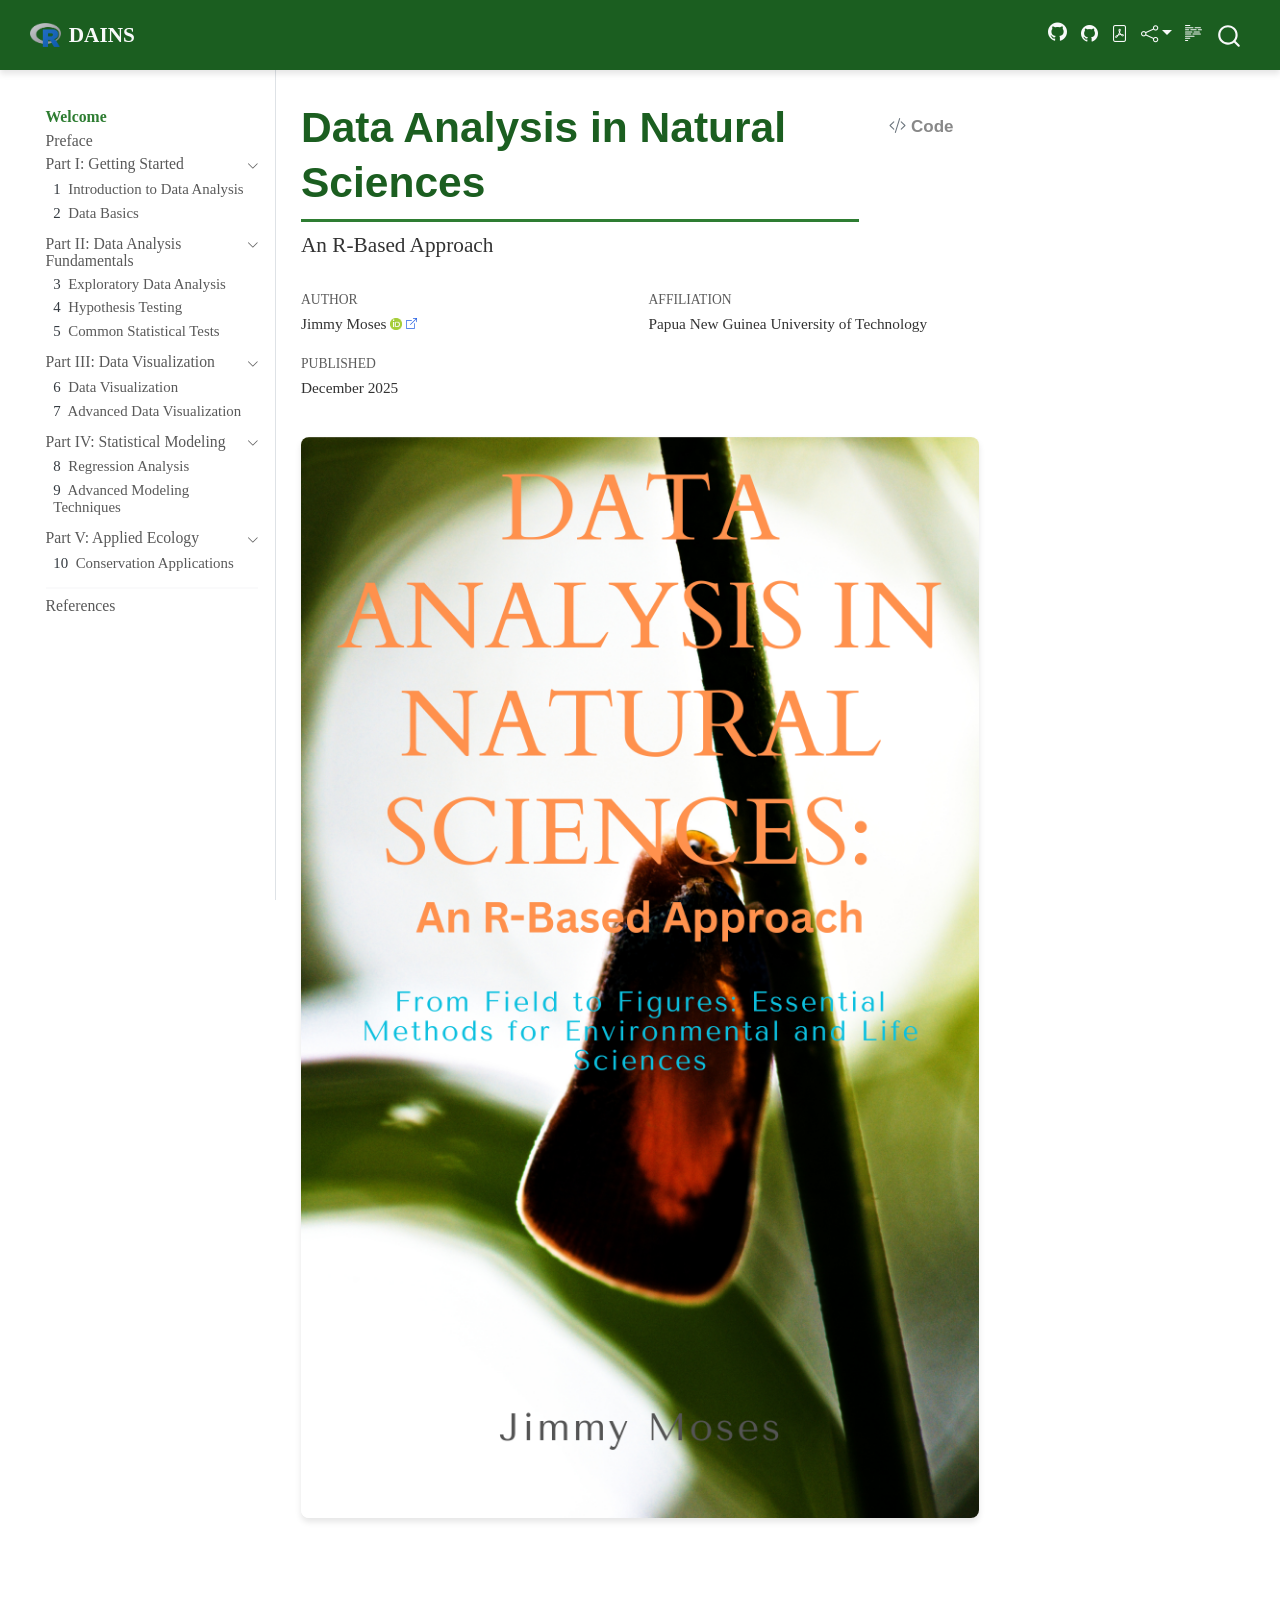
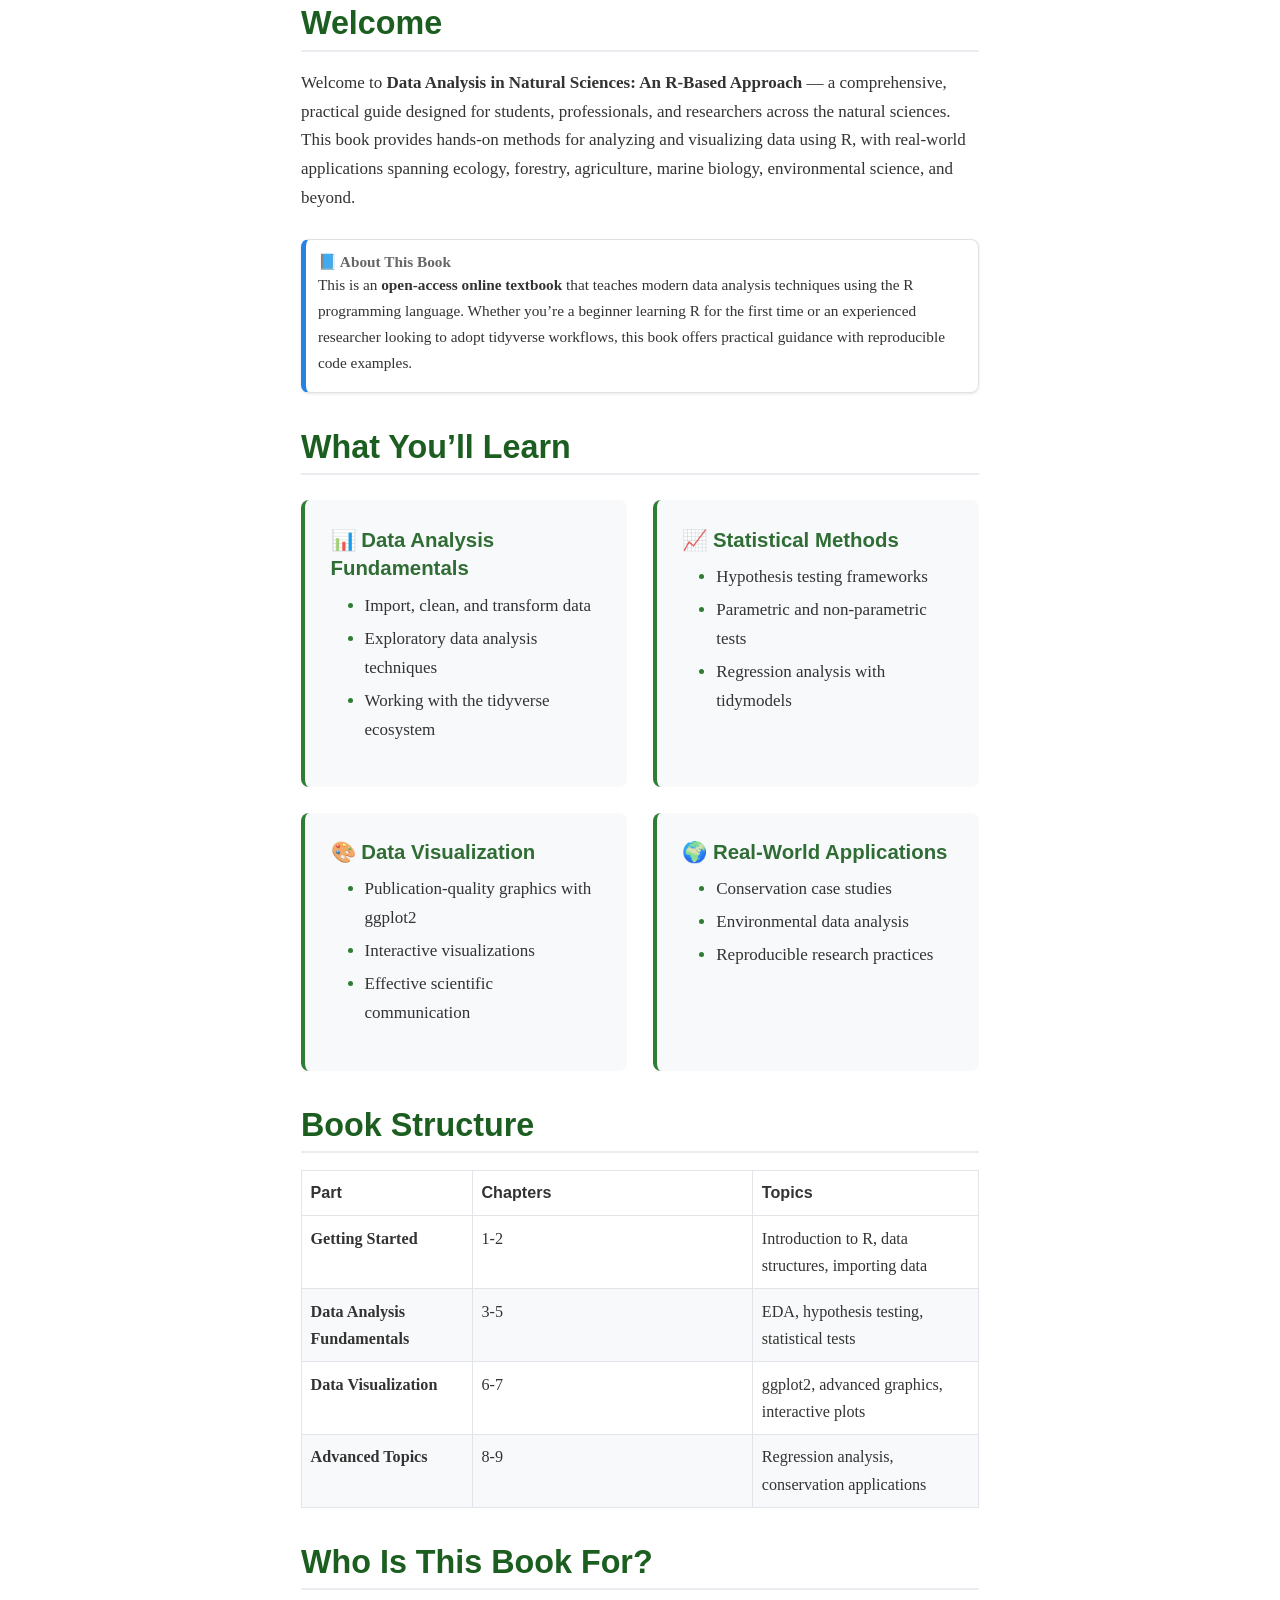
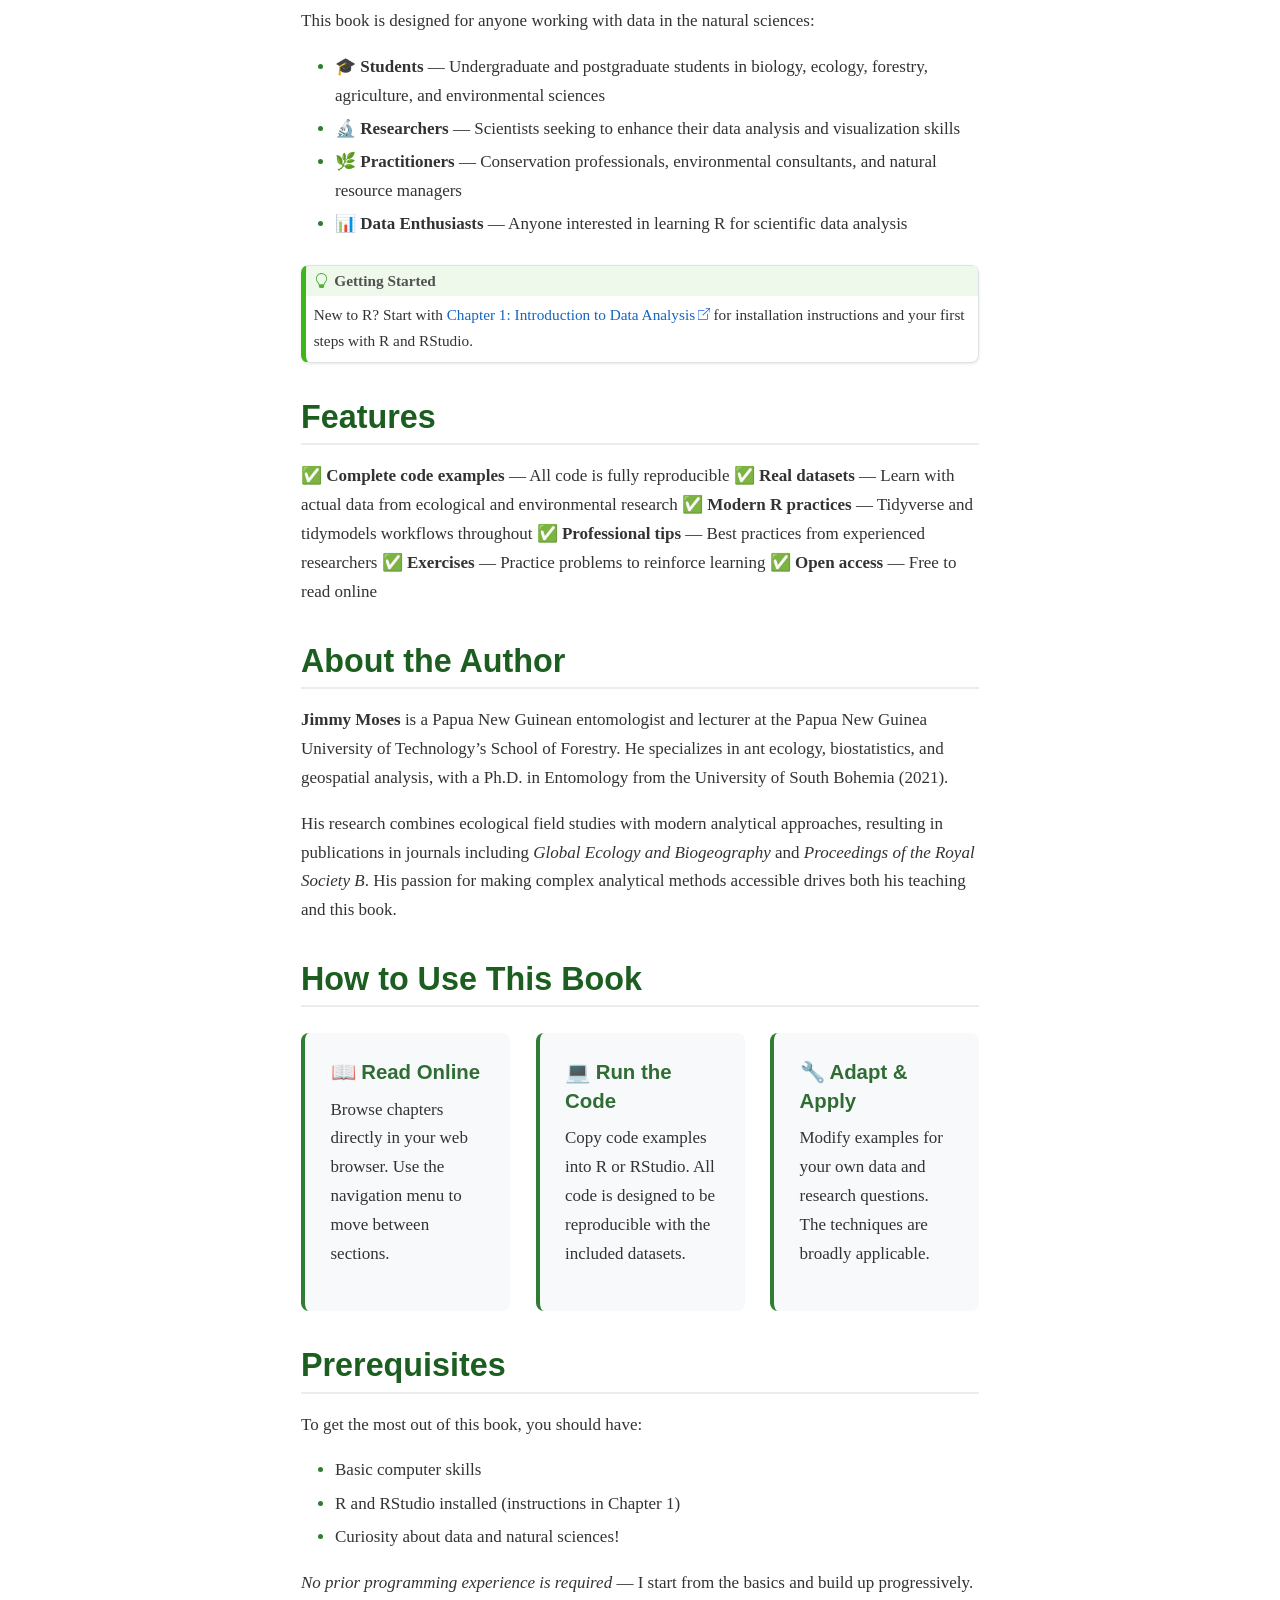
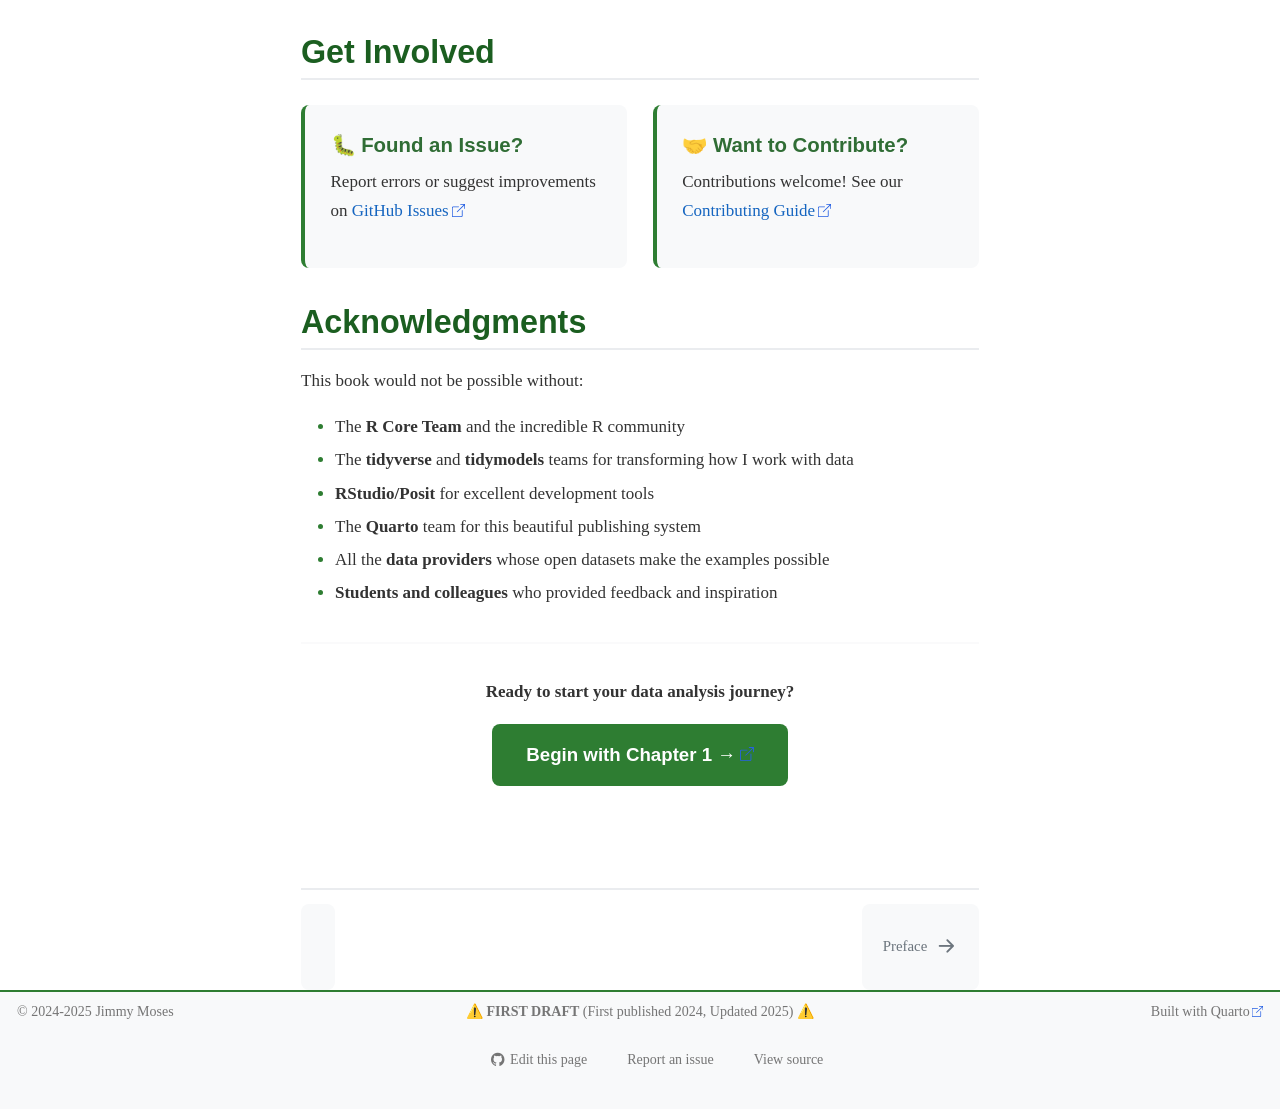
==== commit e70f7cea: "Remove duplicate cover image from _quarto.yml" ====
--- a/docs/index.html
+++ b/docs/index.html
@@ -377,7 +377,6 @@
 </header>
 
 
-<p><img src="images/dans_coverpage_final.png" title="Data Analysis in Natural Sciences" class="quarto-cover-image nolightbox img-fluid"></p>
 <div class="quarto-figure quarto-figure-center">
 <figure class="figure">
 <p><img src="images/dans_coverpage_final.png" class="img-fluid quarto-figure quarto-figure-center figure-img" style="width:100.0%"></p>
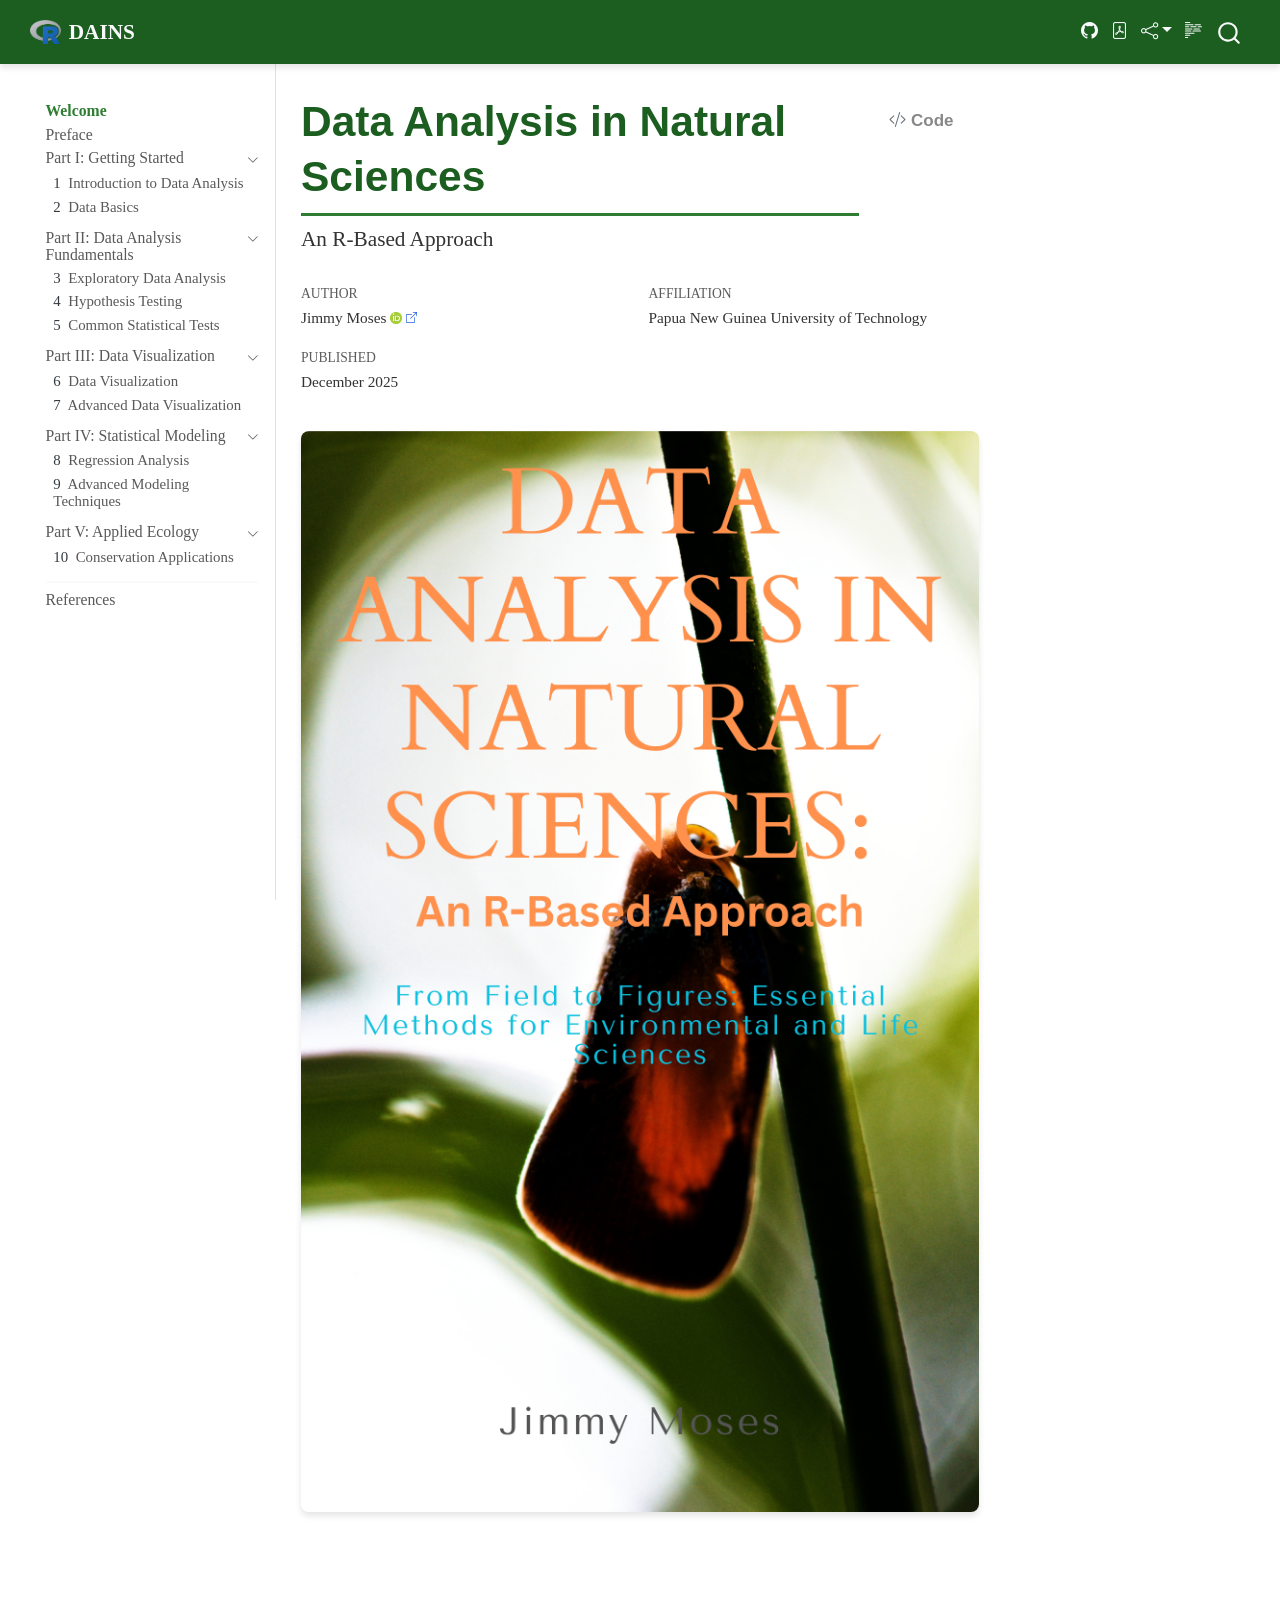
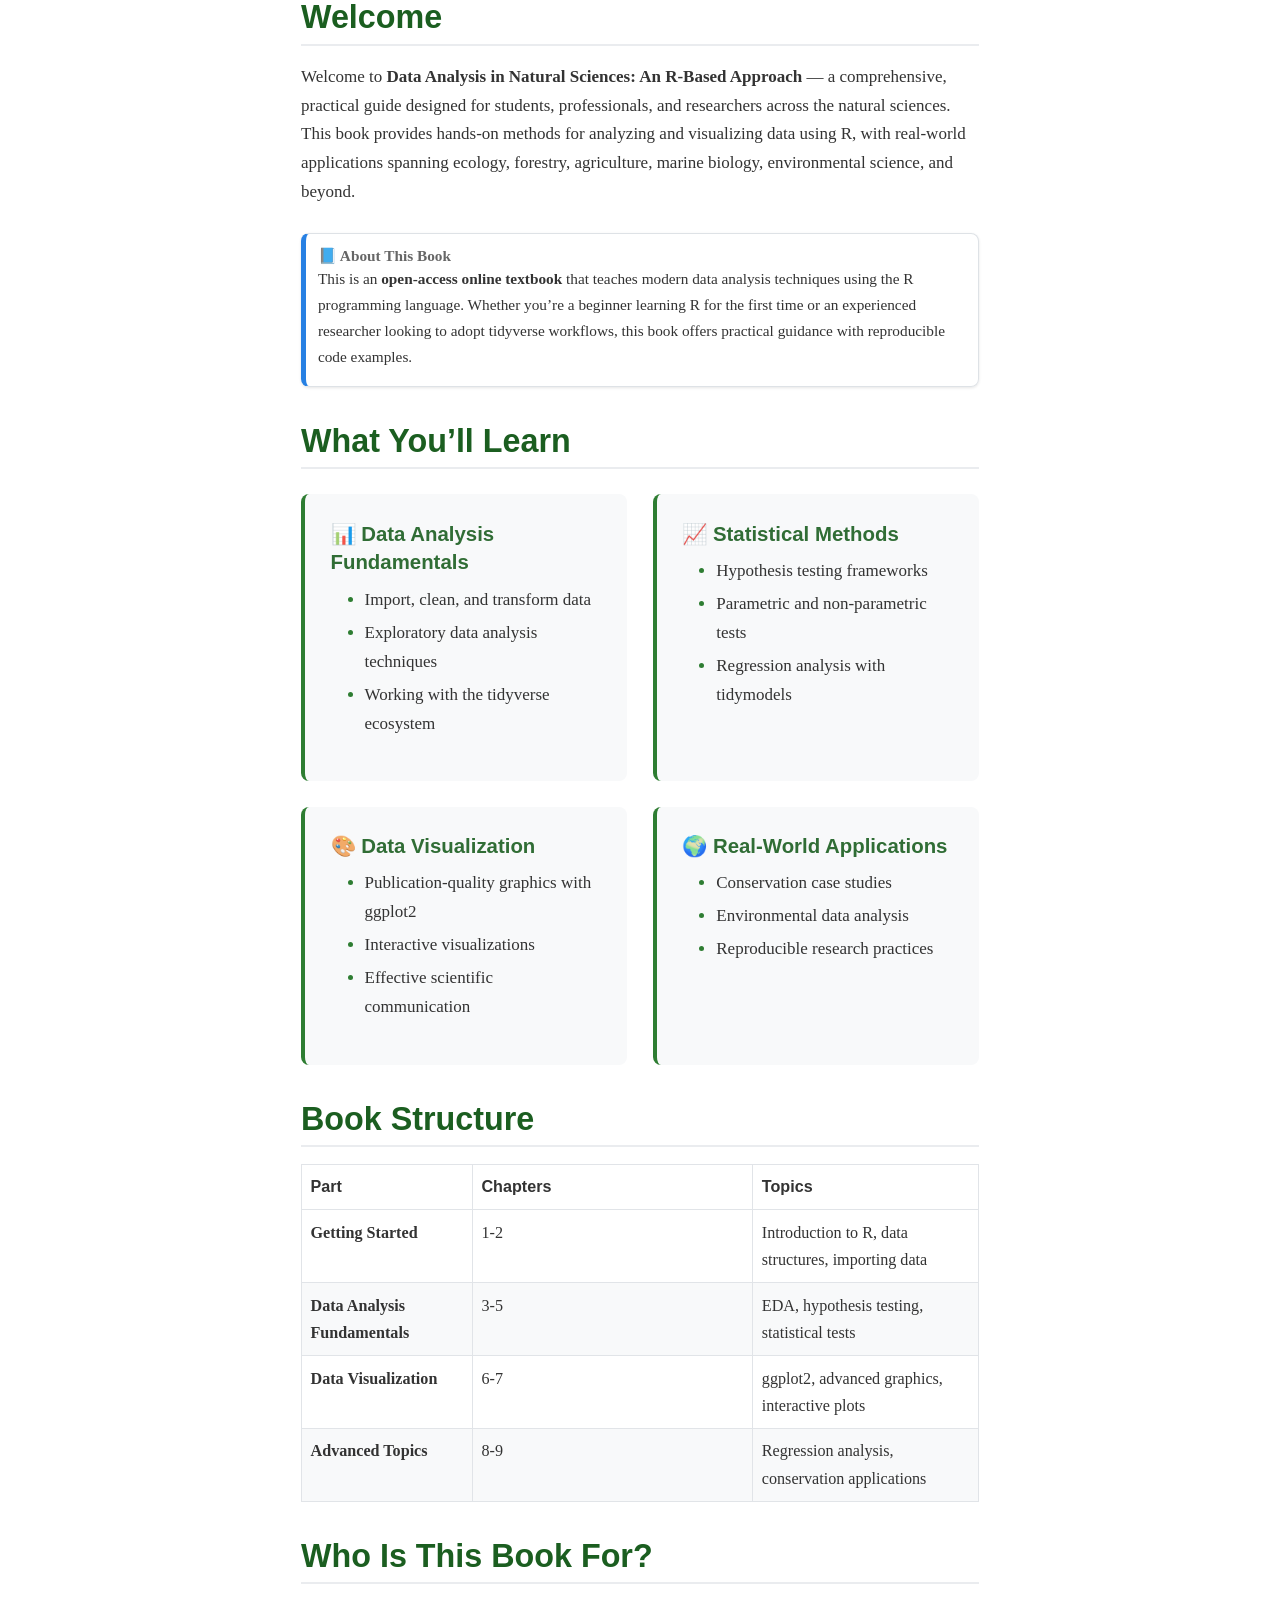
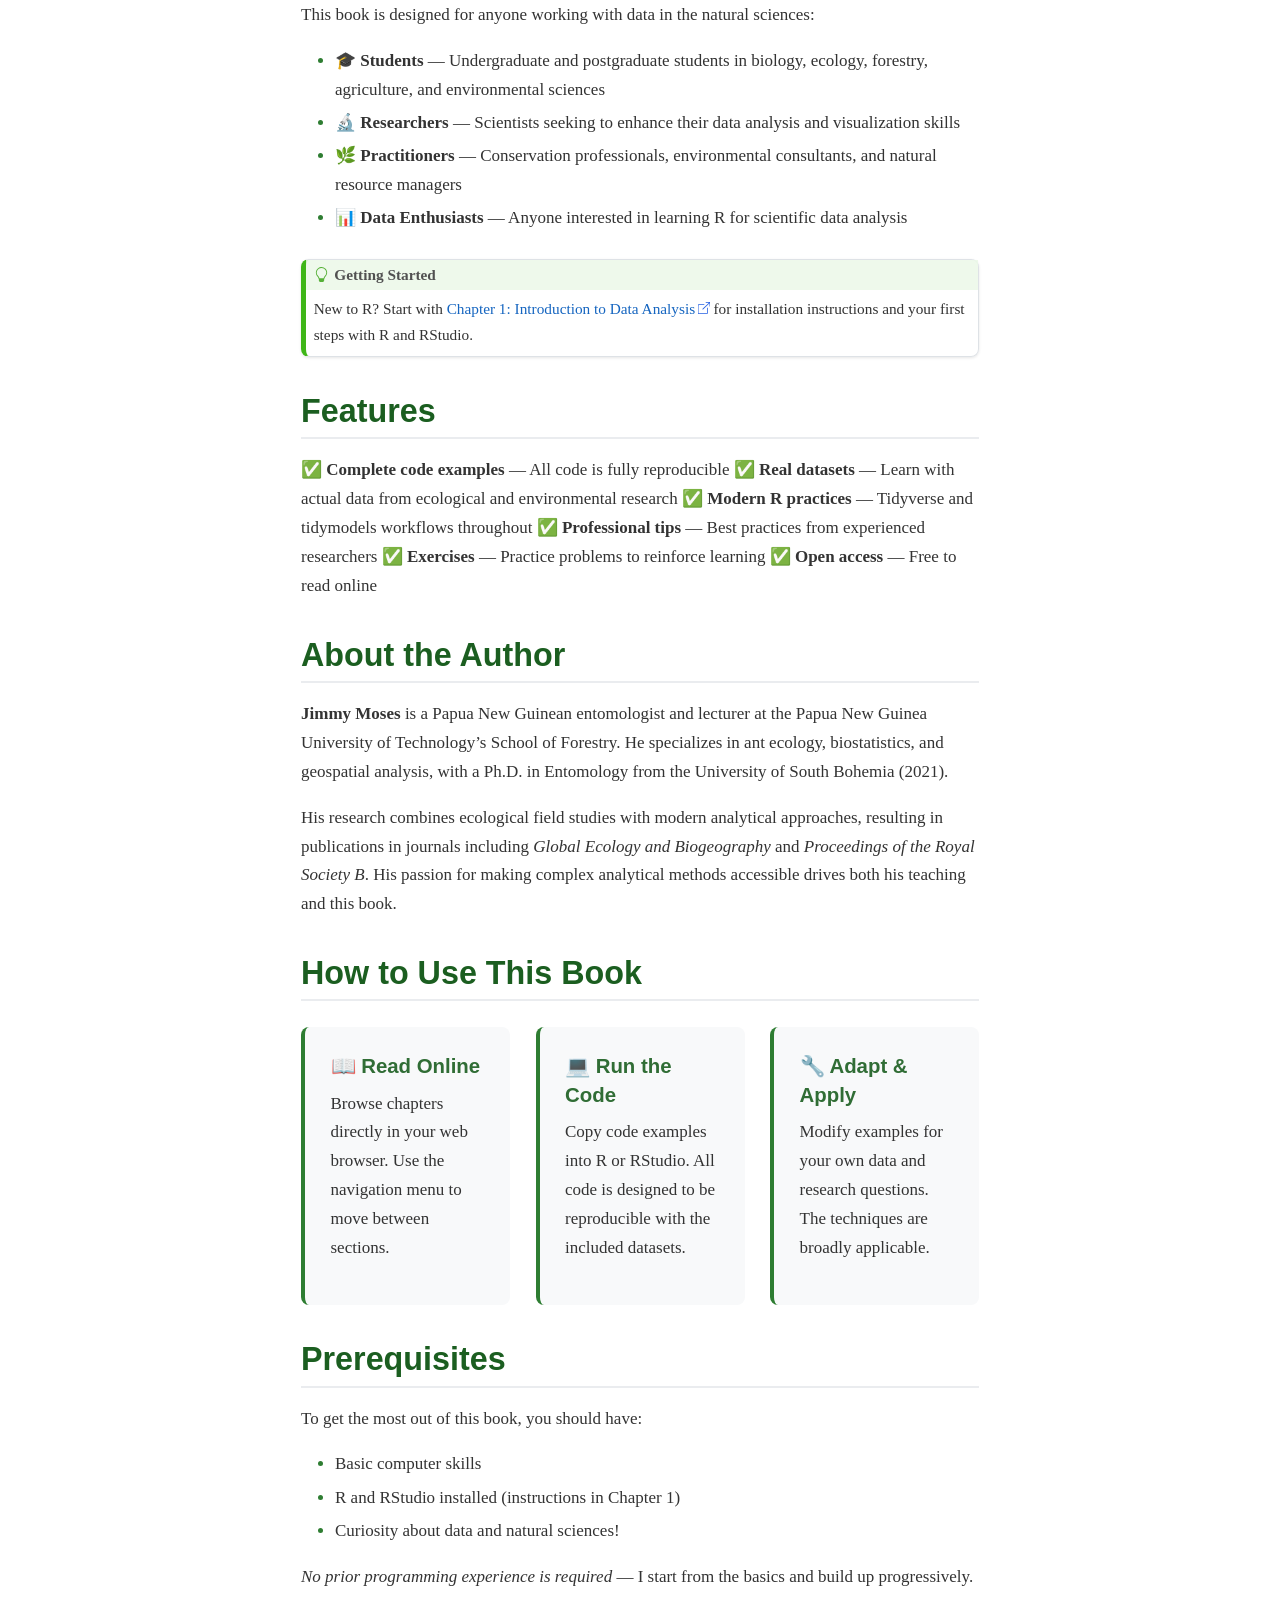
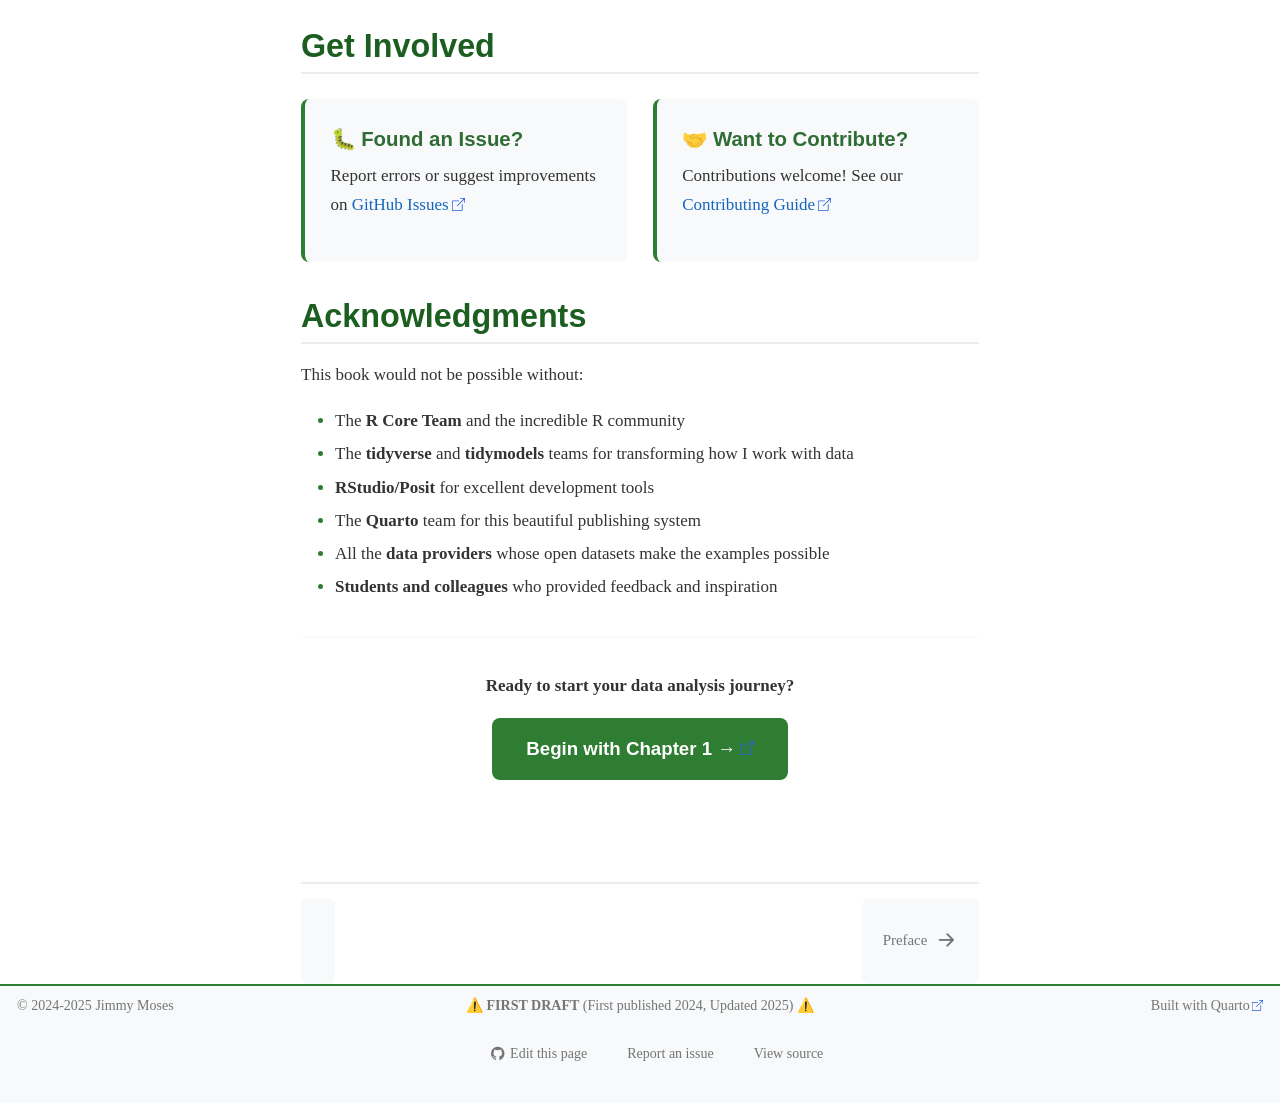
==== commit 97fc40d1: "Remove duplicate GitHub icon from navbar" ====
--- a/docs/index.html
+++ b/docs/index.html
@@ -129,25 +129,12 @@
     <span class="navbar-title">DAINS</span>
     </a>
   </div>
-            <div id="quarto-search" class="" title="Search"></div>
-          <button class="navbar-toggler" type="button" data-bs-toggle="collapse" data-bs-target="#navbarCollapse" aria-controls="navbarCollapse" role="menu" aria-expanded="false" aria-label="Toggle navigation" onclick="if (window.quartoToggleHeadroom) { window.quartoToggleHeadroom(); }">
-  <span class="navbar-toggler-icon"></span>
-</button>
-          <div class="collapse navbar-collapse" id="navbarCollapse">
-            <ul class="navbar-nav navbar-nav-scroll ms-auto">
-  <li class="nav-item compact">
-    <a class="nav-link" href="https://github.com/jm0535/dains"> <i class="bi bi-github" role="img" aria-label="GitHub">
-</i> 
-<span class="menu-text"></span></a>
-  </li>  
-</ul>
-          </div> <!-- /navcollapse -->
-            <div class="quarto-navbar-tools tools-wide">
+        <div class="quarto-navbar-tools tools-wide tools-end">
     <a href="https://github.com/jm0535/dains" title="Source Code" class="quarto-navigation-tool px-1" aria-label="Source Code"><i class="bi bi-github"></i></a>
     <a href="./Data-Analysis-in-Natural-Sciences.pdf" title="Download PDF" class="quarto-navigation-tool px-1" aria-label="Download PDF"><i class="bi bi-file-pdf"></i></a>
     <div class="dropdown">
       <a href="" title="Share" id="quarto-navigation-tool-dropdown-0" class="quarto-navigation-tool dropdown-toggle px-1" data-bs-toggle="dropdown" aria-expanded="false" role="link" aria-label="Share"><i class="bi bi-share"></i></a>
-      <ul class="dropdown-menu" aria-labelledby="quarto-navigation-tool-dropdown-0">
+      <ul class="dropdown-menu dropdown-menu-end" aria-labelledby="quarto-navigation-tool-dropdown-0">
           <li>
             <a class="dropdown-item quarto-navbar-tools-item" href="https://twitter.com/intent/tweet?url=|url|">
               <i class="bi bi-twitter pe-1"></i>
@@ -174,6 +161,7 @@
   </div>
 </a>
 </div>
+          <div id="quarto-search" class="" title="Search"></div>
       </div> <!-- /container-fluid -->
     </nav>
   <nav class="quarto-secondary-nav">
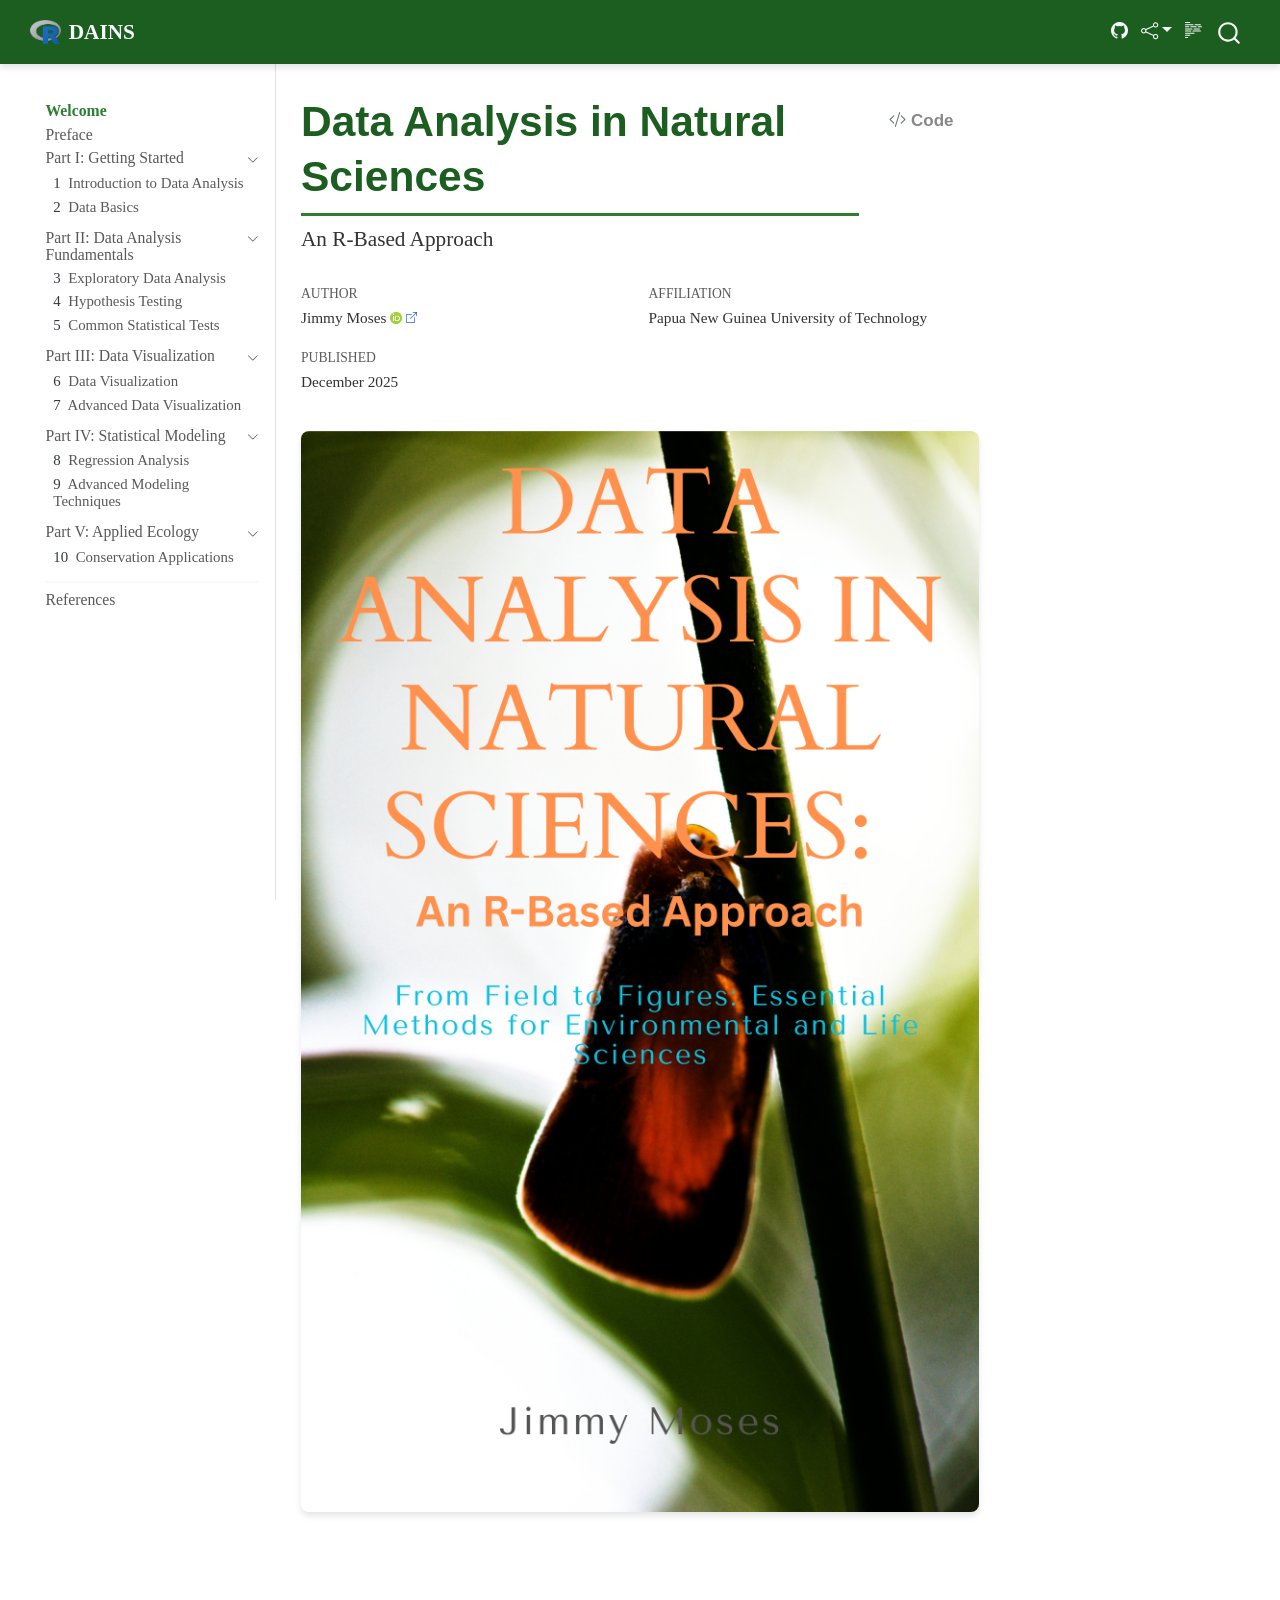
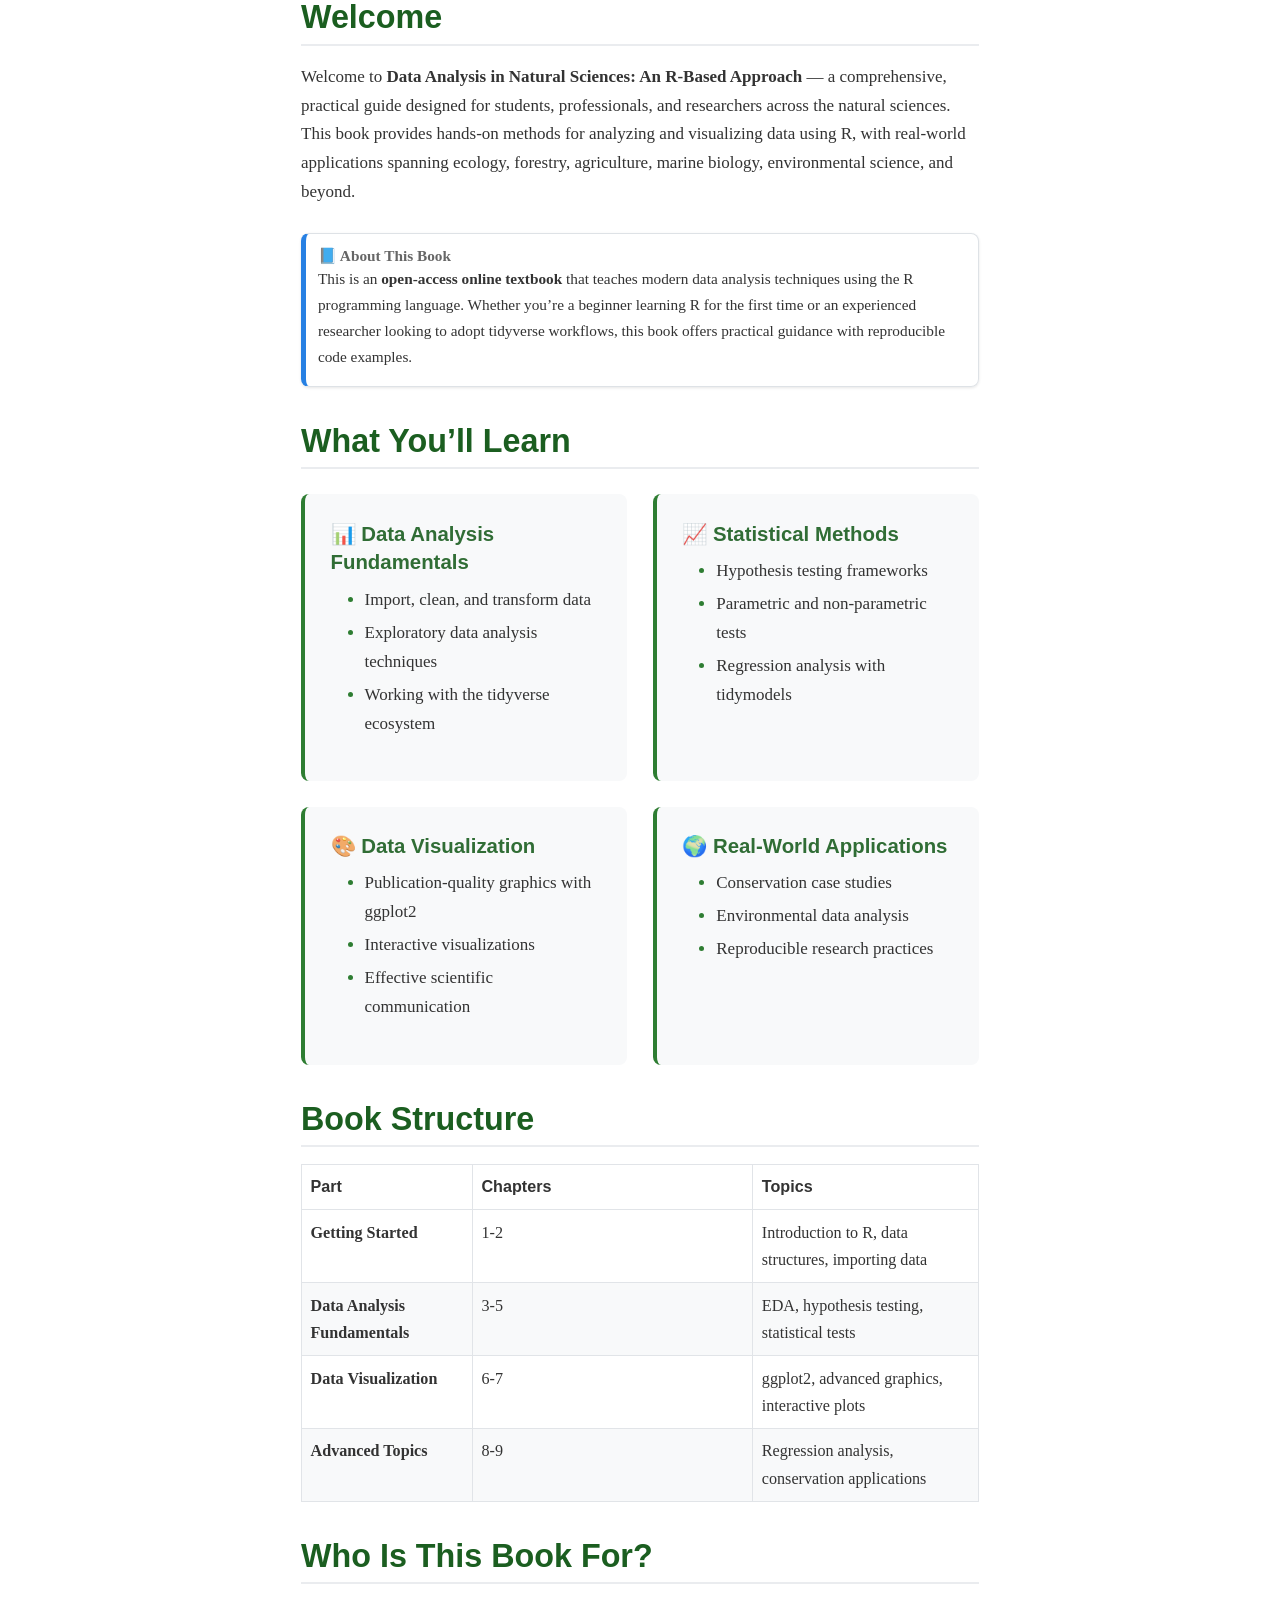
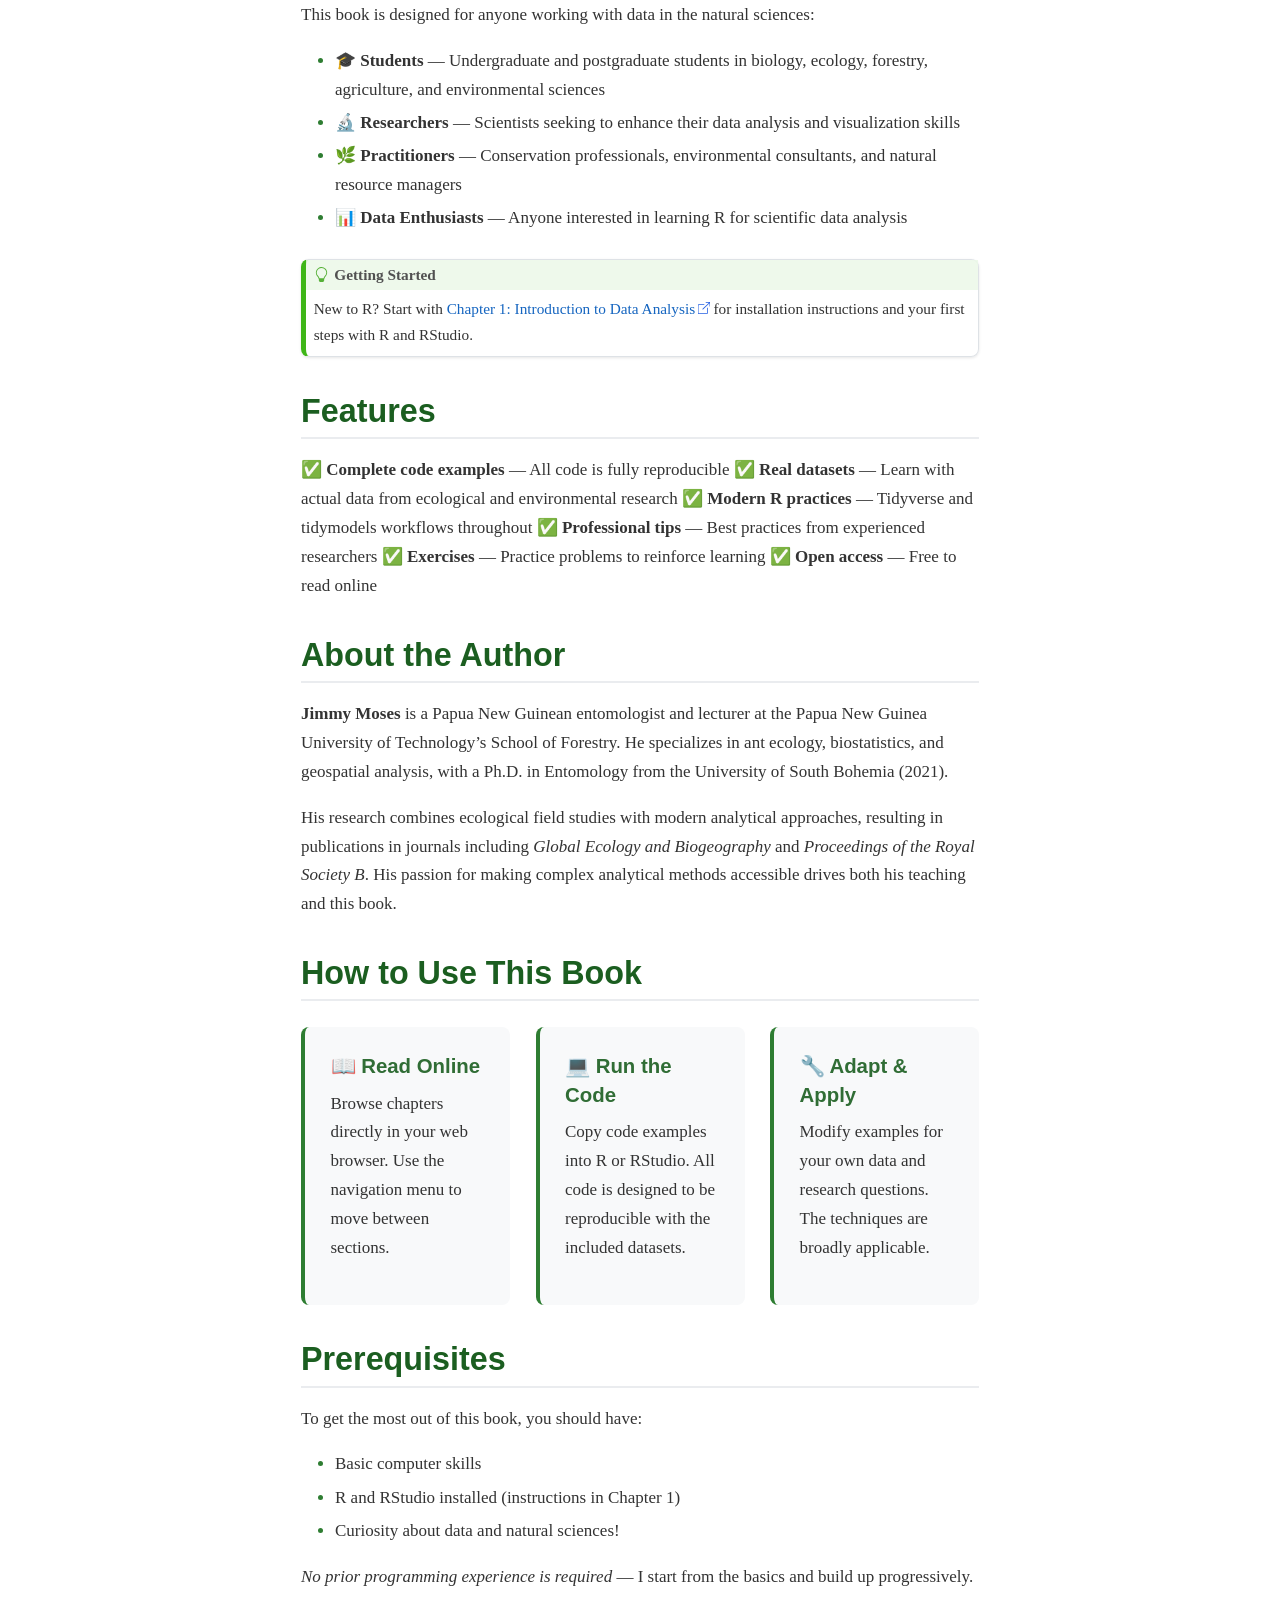
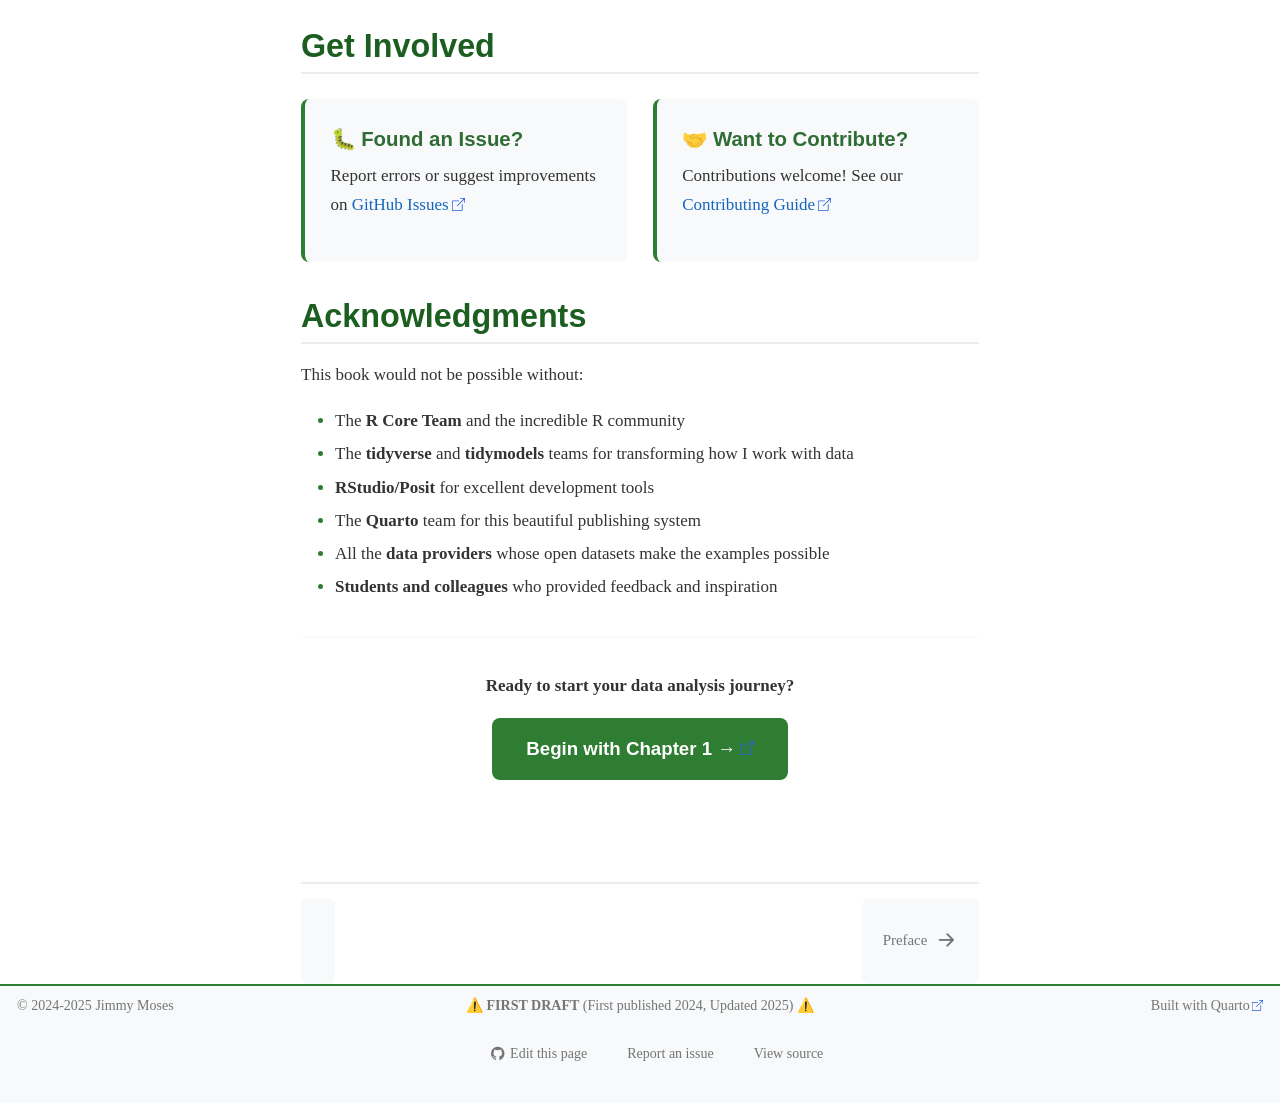
==== commit 6af3142c: "Remove non-functional PDF download button from navbar" ====
--- a/docs/index.html
+++ b/docs/index.html
@@ -131,7 +131,6 @@
   </div>
         <div class="quarto-navbar-tools tools-wide tools-end">
     <a href="https://github.com/jm0535/dains" title="Source Code" class="quarto-navigation-tool px-1" aria-label="Source Code"><i class="bi bi-github"></i></a>
-    <a href="./Data-Analysis-in-Natural-Sciences.pdf" title="Download PDF" class="quarto-navigation-tool px-1" aria-label="Download PDF"><i class="bi bi-file-pdf"></i></a>
     <div class="dropdown">
       <a href="" title="Share" id="quarto-navigation-tool-dropdown-0" class="quarto-navigation-tool dropdown-toggle px-1" data-bs-toggle="dropdown" aria-expanded="false" role="link" aria-label="Share"><i class="bi bi-share"></i></a>
       <ul class="dropdown-menu dropdown-menu-end" aria-labelledby="quarto-navigation-tool-dropdown-0">
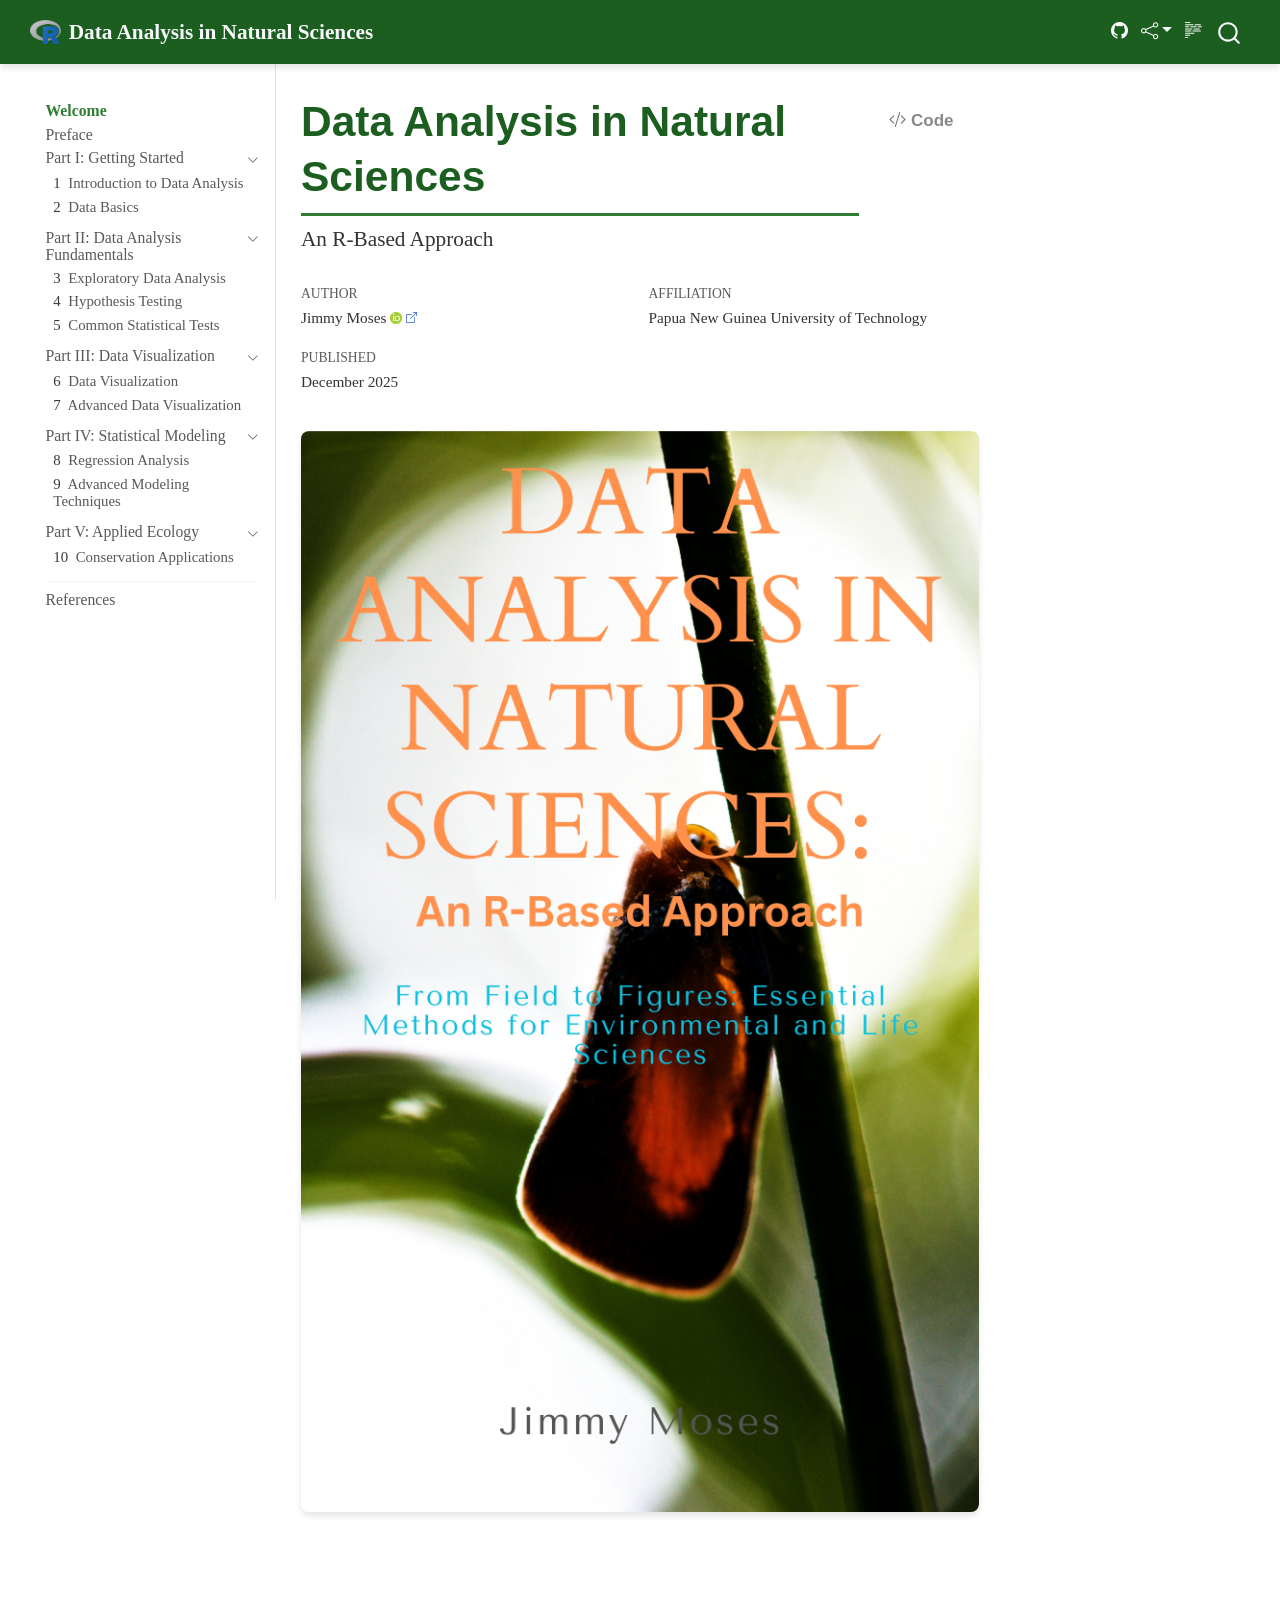
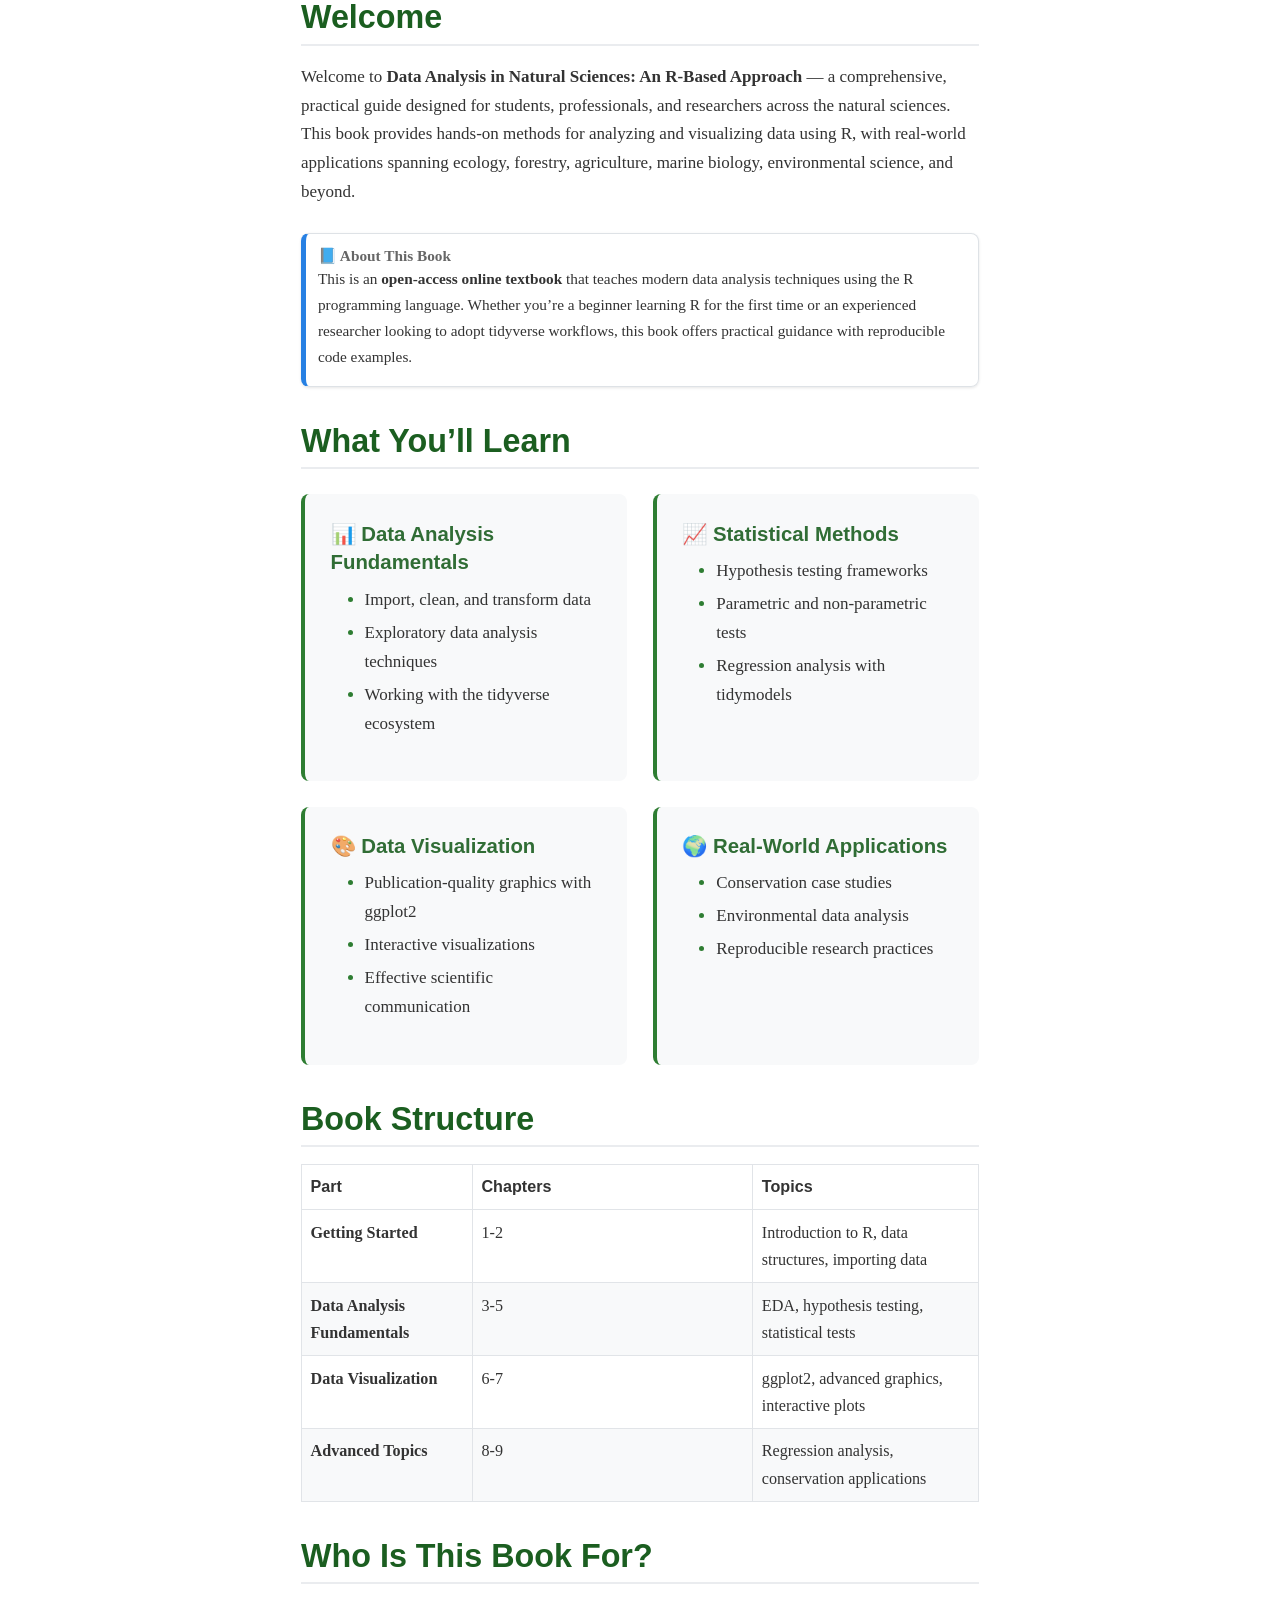
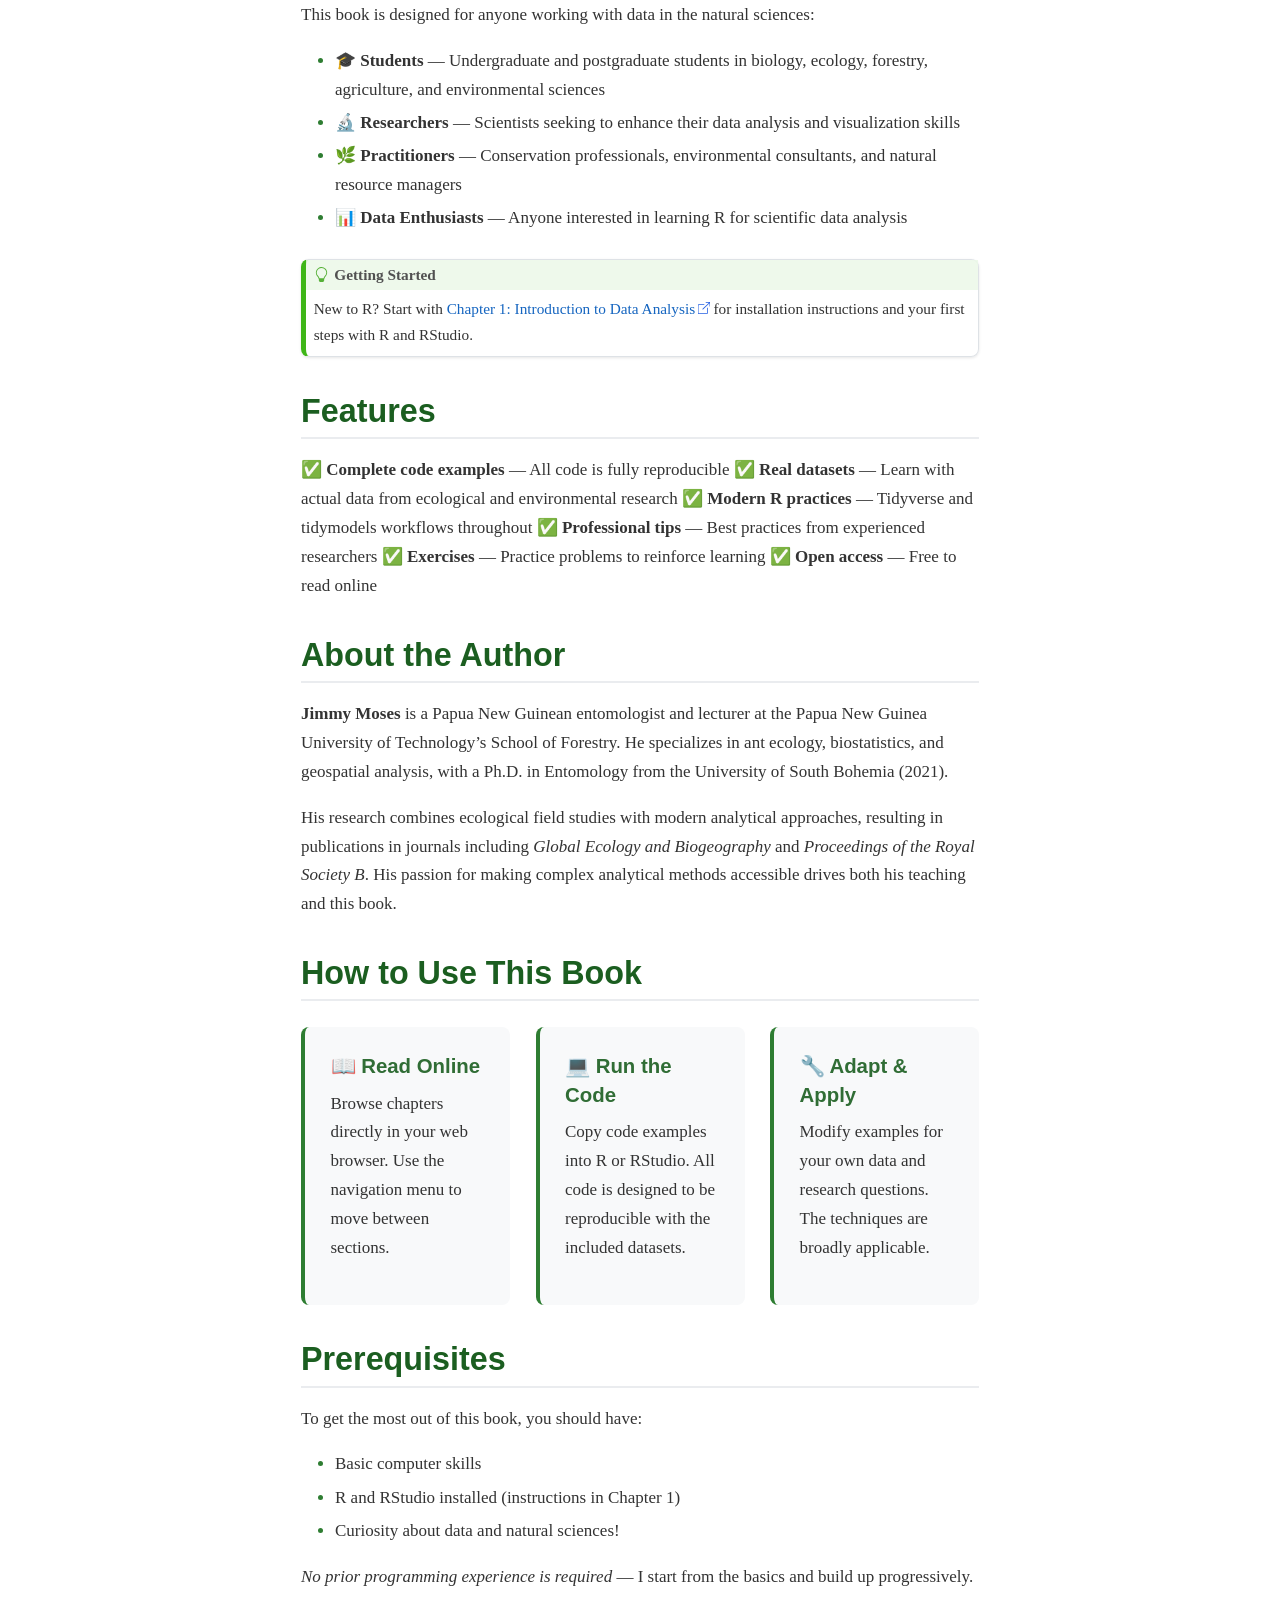
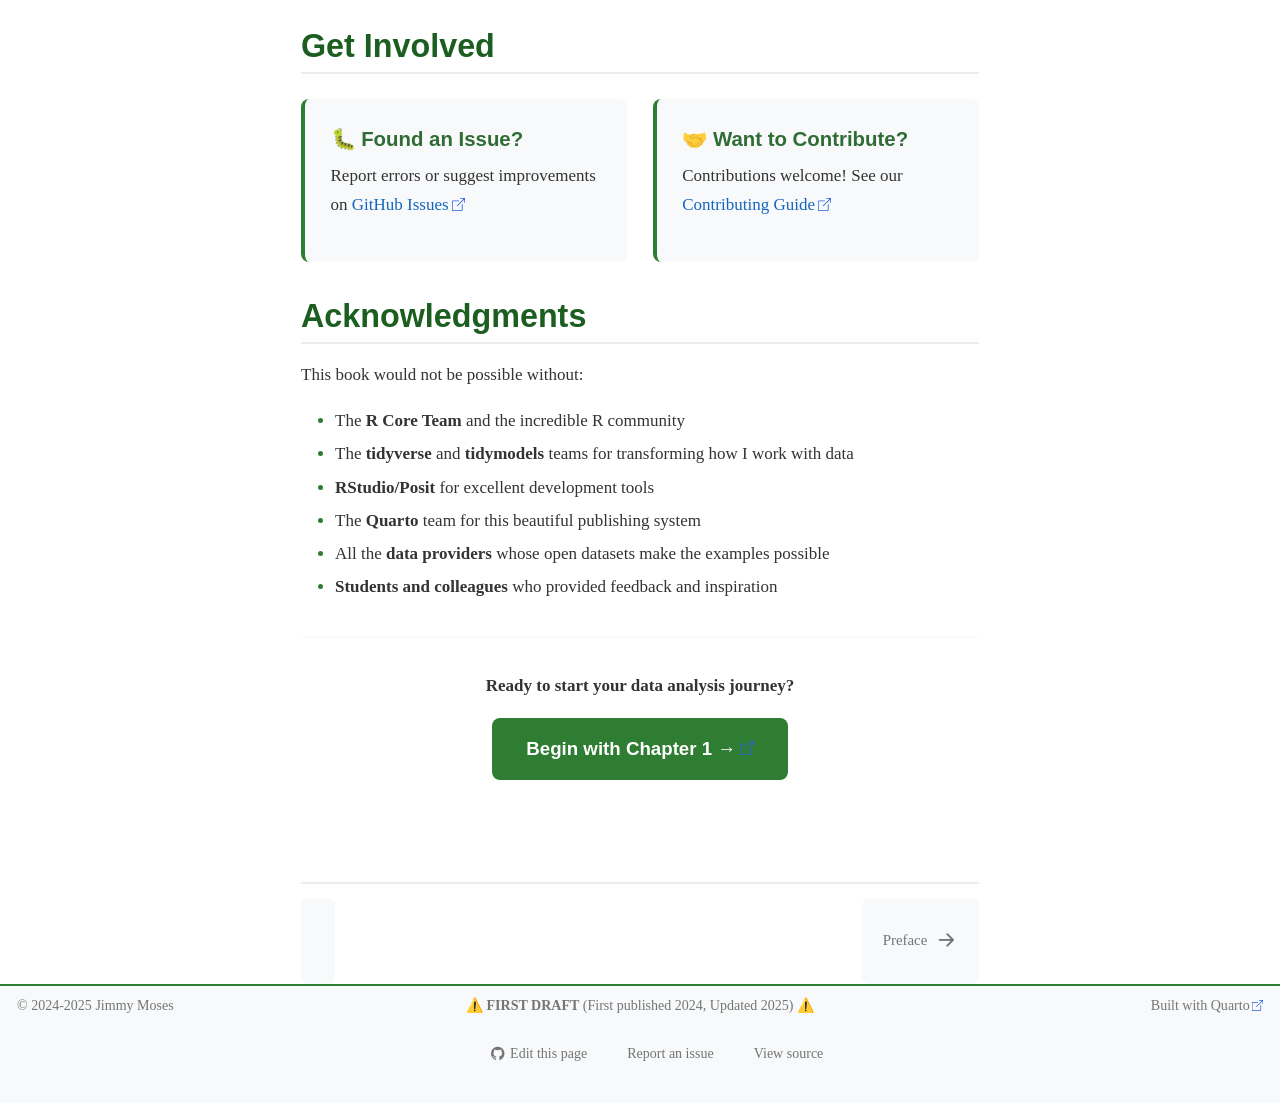
==== commit e0a2a469: "Fix table formatting, logistic regression model, and update book title" ====
--- a/docs/index.html
+++ b/docs/index.html
@@ -126,7 +126,7 @@
     <img src="./images/Rlogo.jpg" alt="" class="navbar-logo">
     </a>
     <a class="navbar-brand" href="./index.html">
-    <span class="navbar-title">DAINS</span>
+    <span class="navbar-title">Data Analysis in Natural Sciences</span>
     </a>
   </div>
         <div class="quarto-navbar-tools tools-wide tools-end">
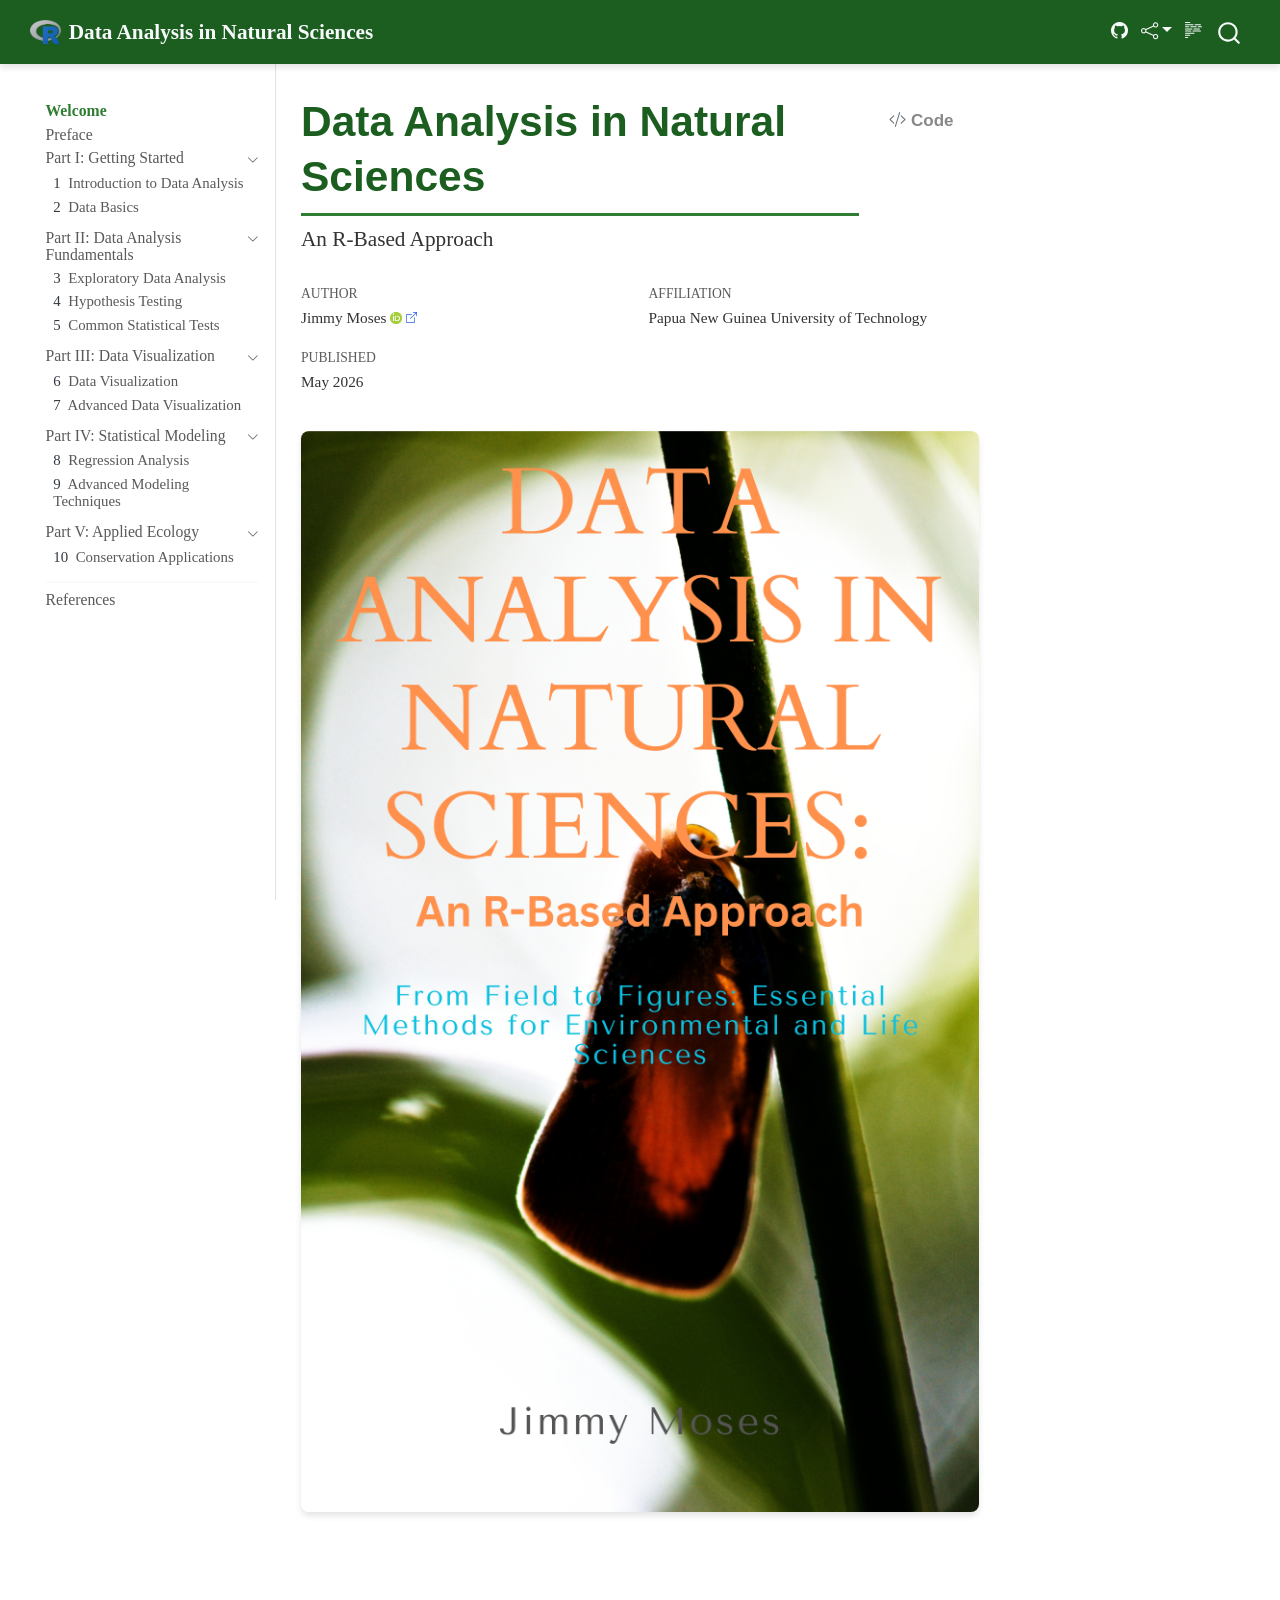
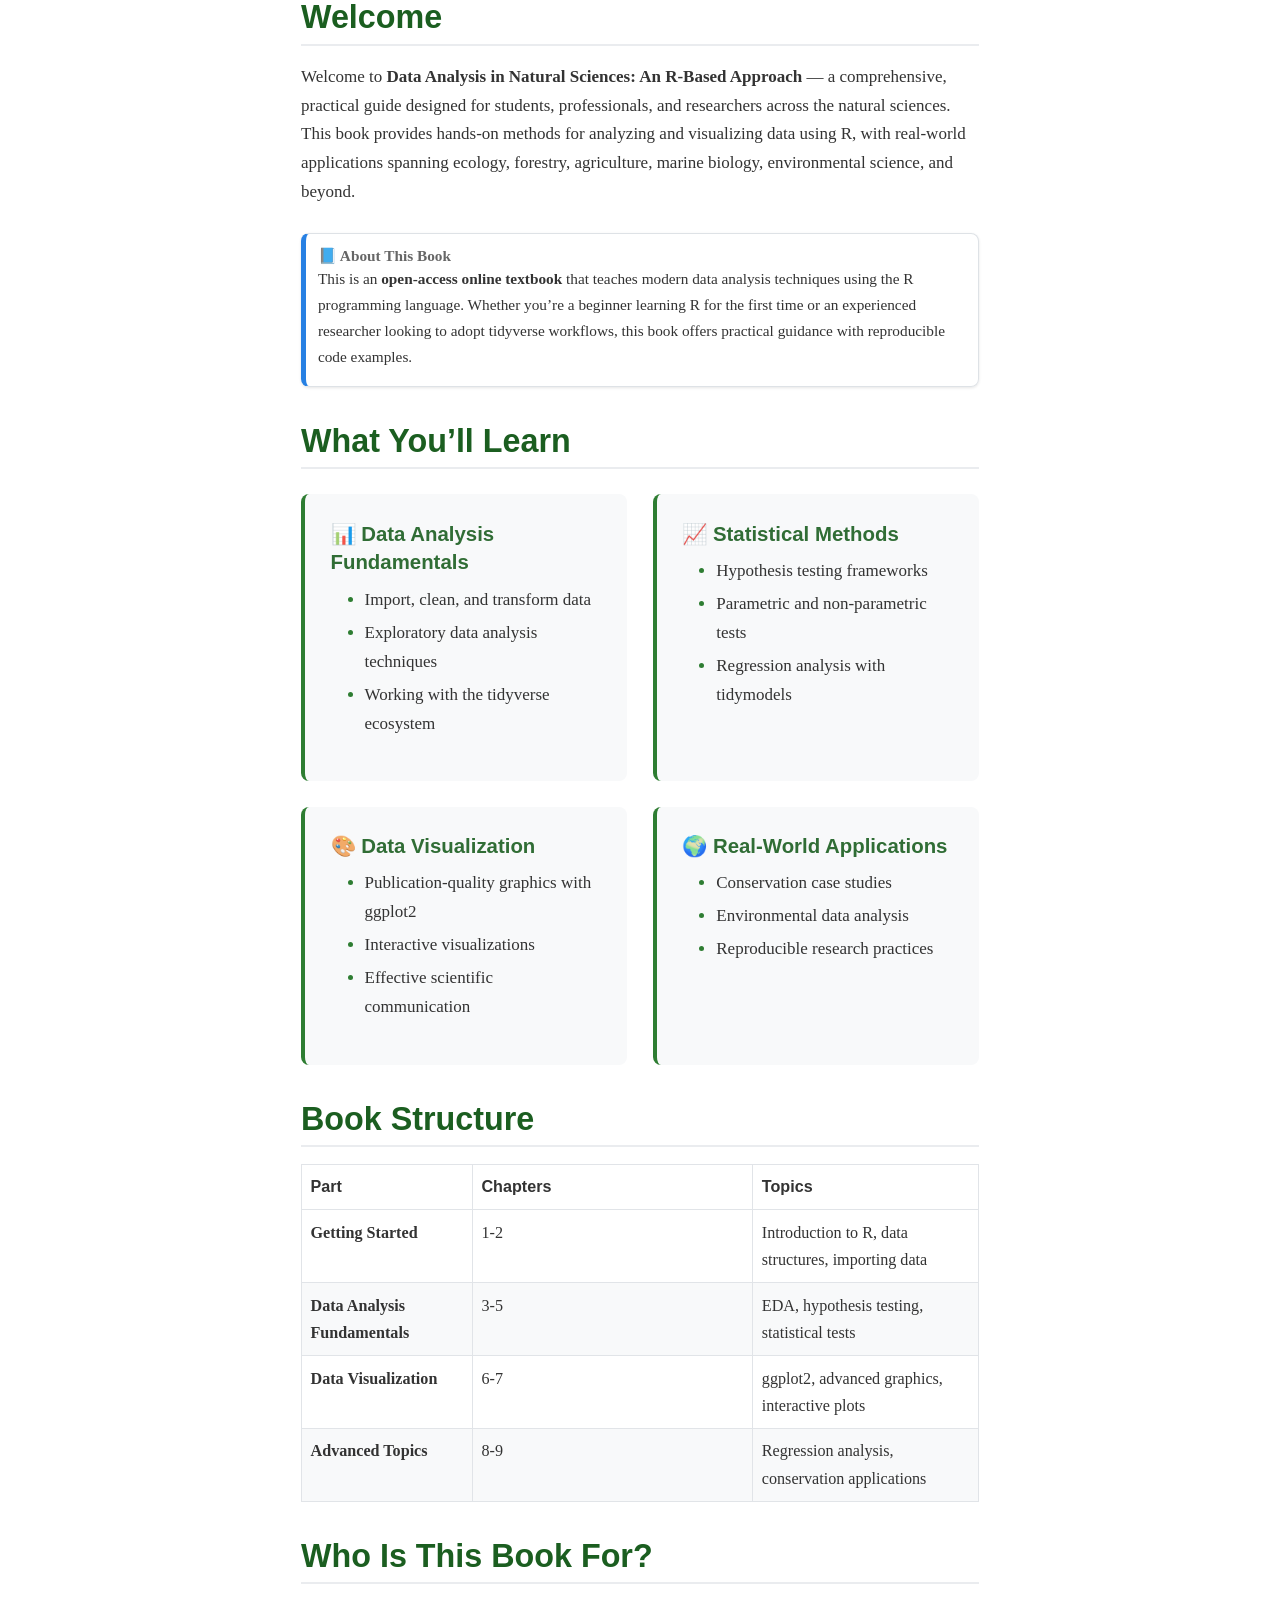
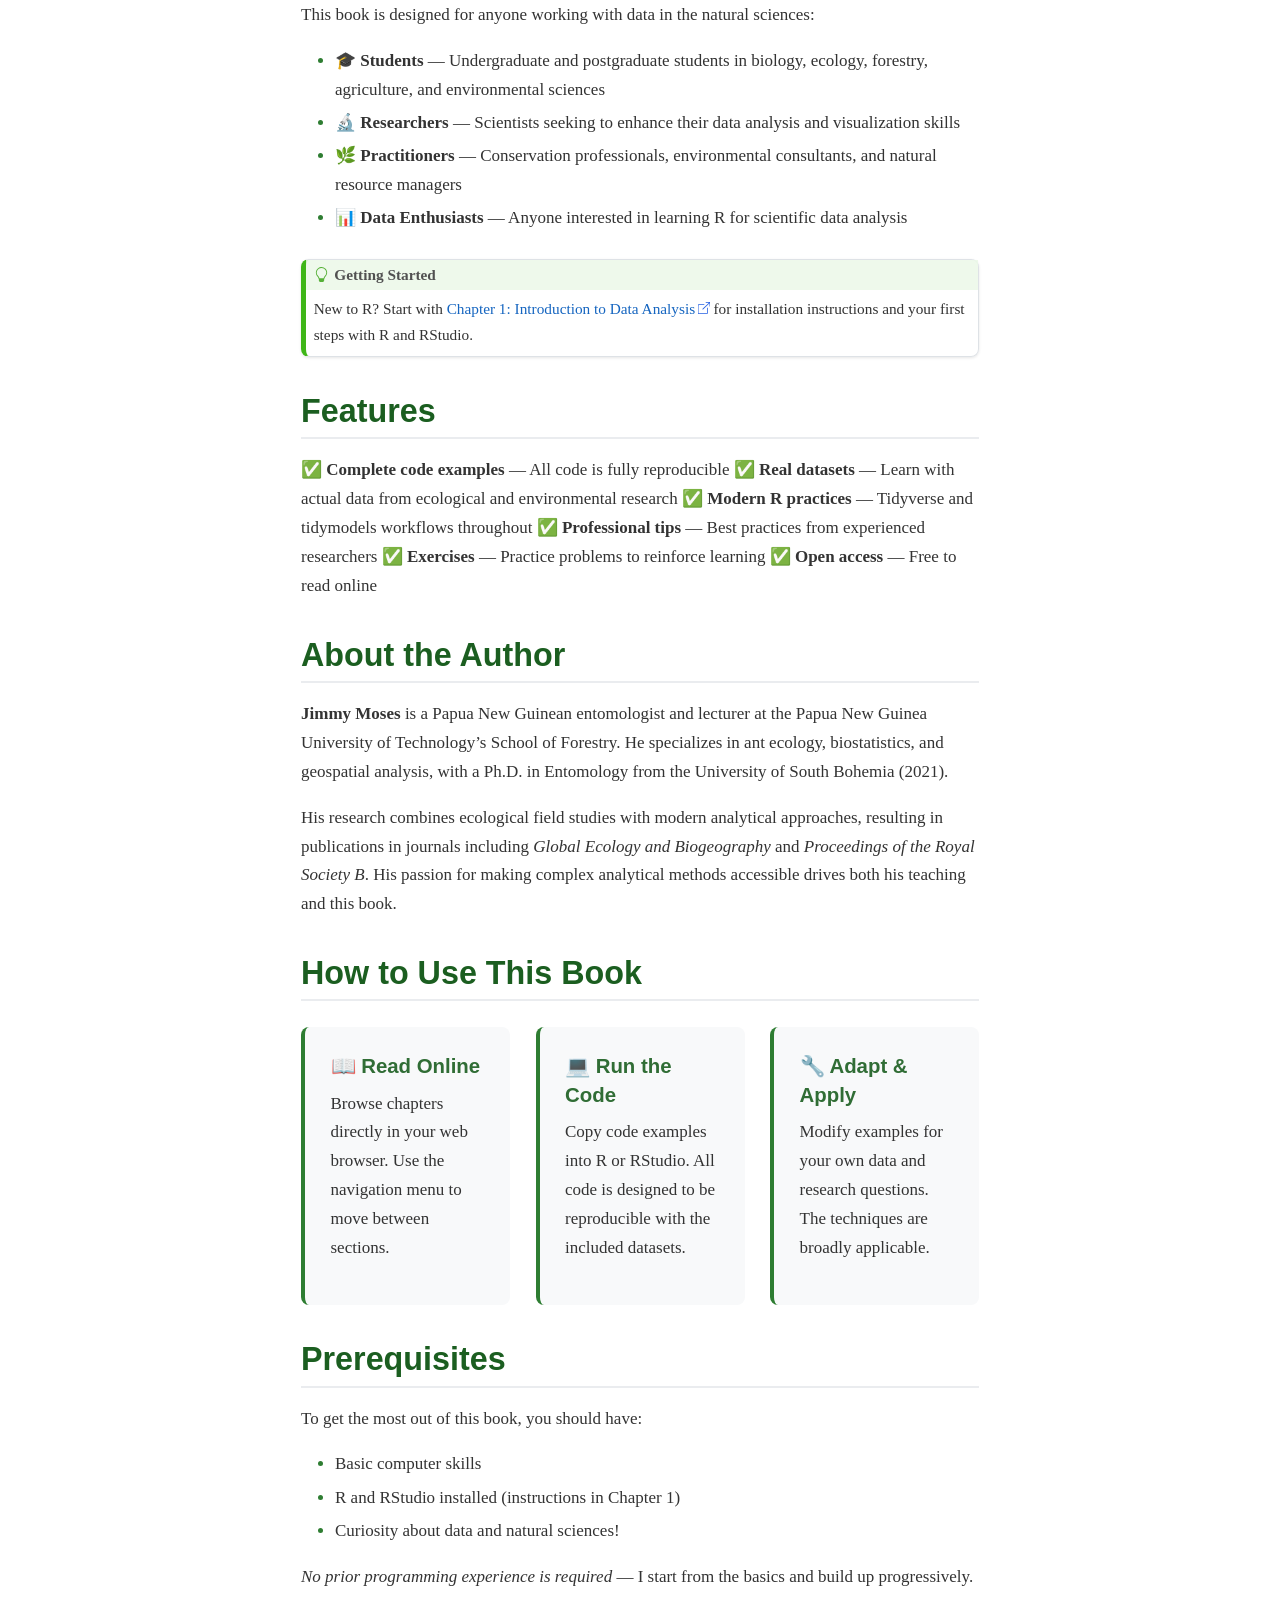
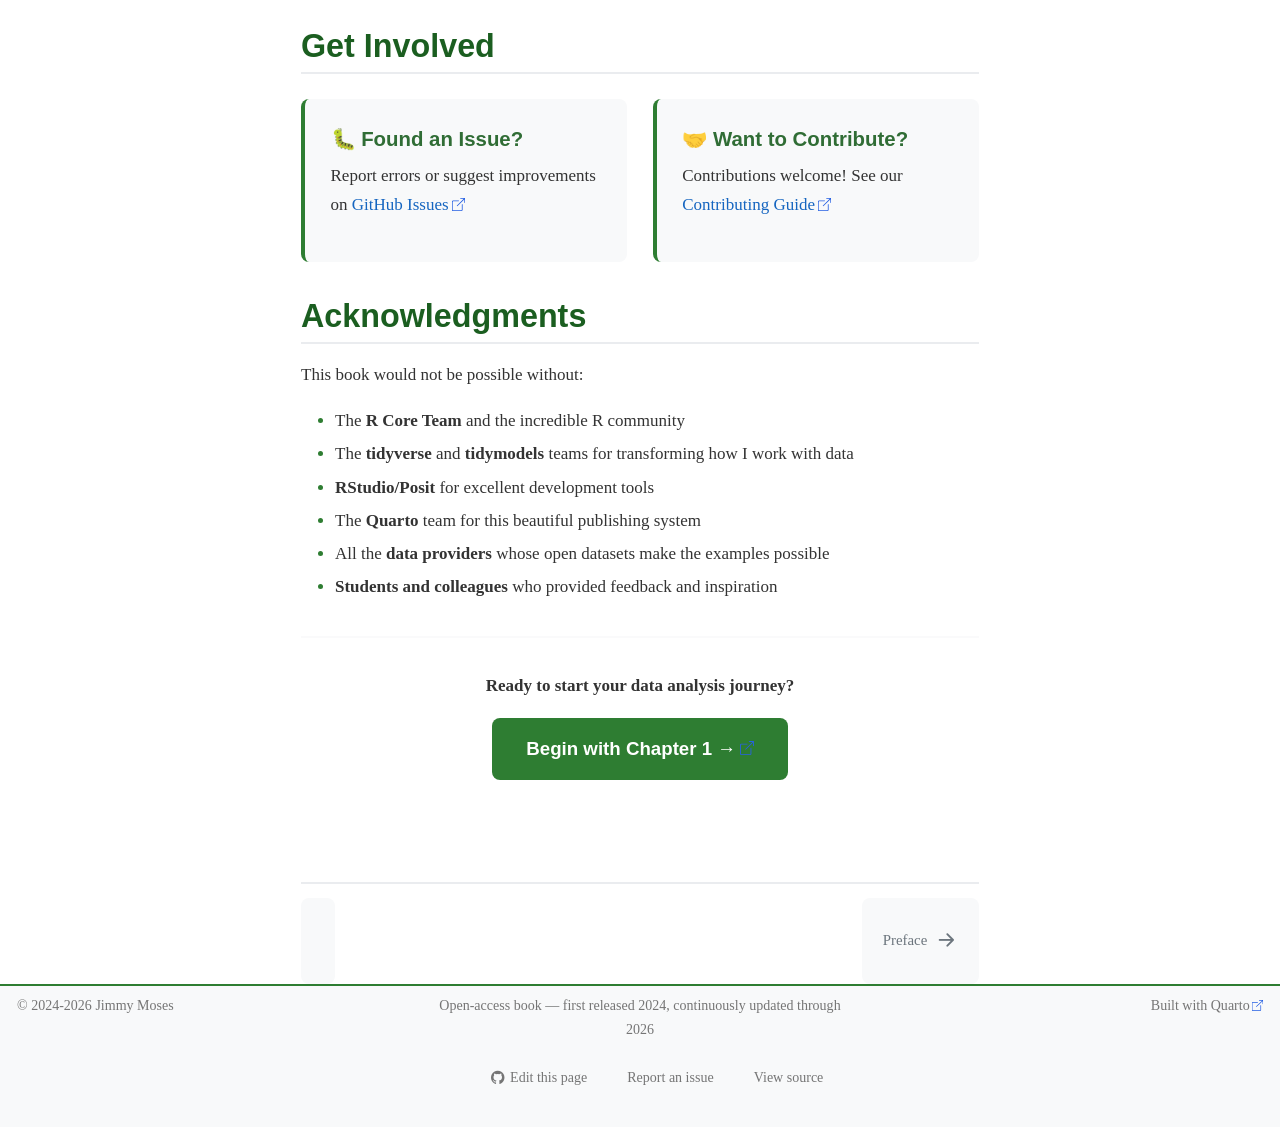
==== commit 4291e1db: "Update HTML footers: open-access since 2024, remove FIRST DRAFT banner Targeted patch of docs/*.html" ====
--- a/docs/index.html
+++ b/docs/index.html
@@ -352,7 +352,7 @@
     <div>
     <div class="quarto-title-meta-heading">Published</div>
     <div class="quarto-title-meta-contents">
-      <p class="date">December 2025</p>
+      <p class="date">May 2026</p>
     </div>
   </div>
   
@@ -1190,10 +1190,10 @@
 <footer class="footer">
   <div class="nav-footer">
     <div class="nav-footer-left">
-<p>© 2024-2025 Jimmy Moses</p>
+<p>© 2024-2026 Jimmy Moses</p>
 </div>   
     <div class="nav-footer-center">
-<p>⚠️ <strong>FIRST DRAFT</strong> (First published 2024, Updated 2025) ⚠️</p>
+<p>Open-access book — first released 2024, continuously updated through 2026</p>
 <div class="toc-actions"><ul><li><a href="https://github.com/jm0535/dains/edit/main/index.qmd" class="toc-action"><i class="bi bi-github"></i>Edit this page</a></li><li><a href="https://github.com/jm0535/dains/issues/new" class="toc-action"><i class="bi empty"></i>Report an issue</a></li><li><a href="https://github.com/jm0535/dains/blob/main/index.qmd" class="toc-action"><i class="bi empty"></i>View source</a></li></ul></div></div>
     <div class="nav-footer-right">
 <p>Built with <a href="https://quarto.org/">Quarto</a></p>
--- a/docs/styles.css
+++ b/docs/styles.css
@@ -522,8 +522,7 @@
 @media (max-width: 991px) {
     .hero-banner {
         padding: var(--spacing-xl) var(--spacing-md);
-        margin: calc(-1 * var(--spacing-md)) calc(-1 * var(--spacing-md))
-            var(--spacing-lg);
+        margin: calc(-1 * var(--spacing-md)) calc(-1 * var(--spacing-md)) var(--spacing-lg);
     }
 
     .hero-title {
@@ -532,24 +531,39 @@
 
     .hero-subtitle {
         font-size: 1.2em !important;
+    }
+
+    /* Tablet optimizations */
+    body {
+        font-size: 17px;
+        /* Slightly larger text for tablets */
+    }
+
+    .page-columns .content {
+        padding-left: var(--spacing-md);
+        padding-right: var(--spacing-md);
     }
 }
 
 @media (max-width: 768px) {
     body {
         font-size: 16px;
+        line-height: 1.6;
+        /* Tighter line height for mobile */
     }
 
     h1 {
-        font-size: 1.8em;
+        font-size: 1.75em;
+        margin-top: var(--spacing-lg);
     }
 
     h2 {
-        font-size: 1.5em;
+        font-size: 1.4em;
+        margin-top: var(--spacing-lg);
     }
 
     h3 {
-        font-size: 1.25em;
+        font-size: 1.2em;
     }
 
     .hero-banner {
@@ -566,23 +580,56 @@
 
     pre {
         padding: var(--spacing-sm);
-        font-size: 0.85em;
+        font-size: 0.8em;
+        /* Smaller code font on mobile */
+        border-radius: var(--radius-sm);
+    }
+
+    /* Improved table responsiveness */
+    .cell-output-display {
+        overflow-x: auto;
     }
 
     table {
         display: block;
         overflow-x: auto;
         white-space: nowrap;
+        font-size: 0.85em;
+        /* Smaller table text */
+        -webkit-overflow-scrolling: touch;
+        /* Smooth scrolling on iOS */
     }
 
     .g-col-12.g-col-md-6,
     .g-col-12.g-col-md-4 {
         padding: var(--spacing-md);
+        margin-bottom: var(--spacing-md);
+        /* Add spacing between stacked columns */
     }
 
     .btn-lg {
         padding: var(--spacing-sm) var(--spacing-lg);
         font-size: 1em;
+        width: 100%;
+        /* Full width buttons on mobile */
+        text-align: center;
+        margin-bottom: var(--spacing-sm);
+    }
+
+    /* Increase touch targets */
+    a,
+    button,
+    .btn {
+        min-height: 44px;
+        /* Minimum touch target size */
+        min-width: 44px;
+        display: inline-flex;
+        align-items: center;
+    }
+
+    /* Adjust navbar padding */
+    .navbar {
+        padding: var(--spacing-sm);
     }
 }
 
@@ -614,6 +661,7 @@
 
 /* Reduced motion preference */
 @media (prefers-reduced-motion: reduce) {
+
     *,
     *::before,
     *::after {
@@ -644,7 +692,7 @@
 }
 
 /* Ensure emoji don't affect line height */
-h3 > span[role="img"],
-h3 > img.emoji {
+h3>span[role="img"],
+h3>img.emoji {
     vertical-align: middle;
-}
+}
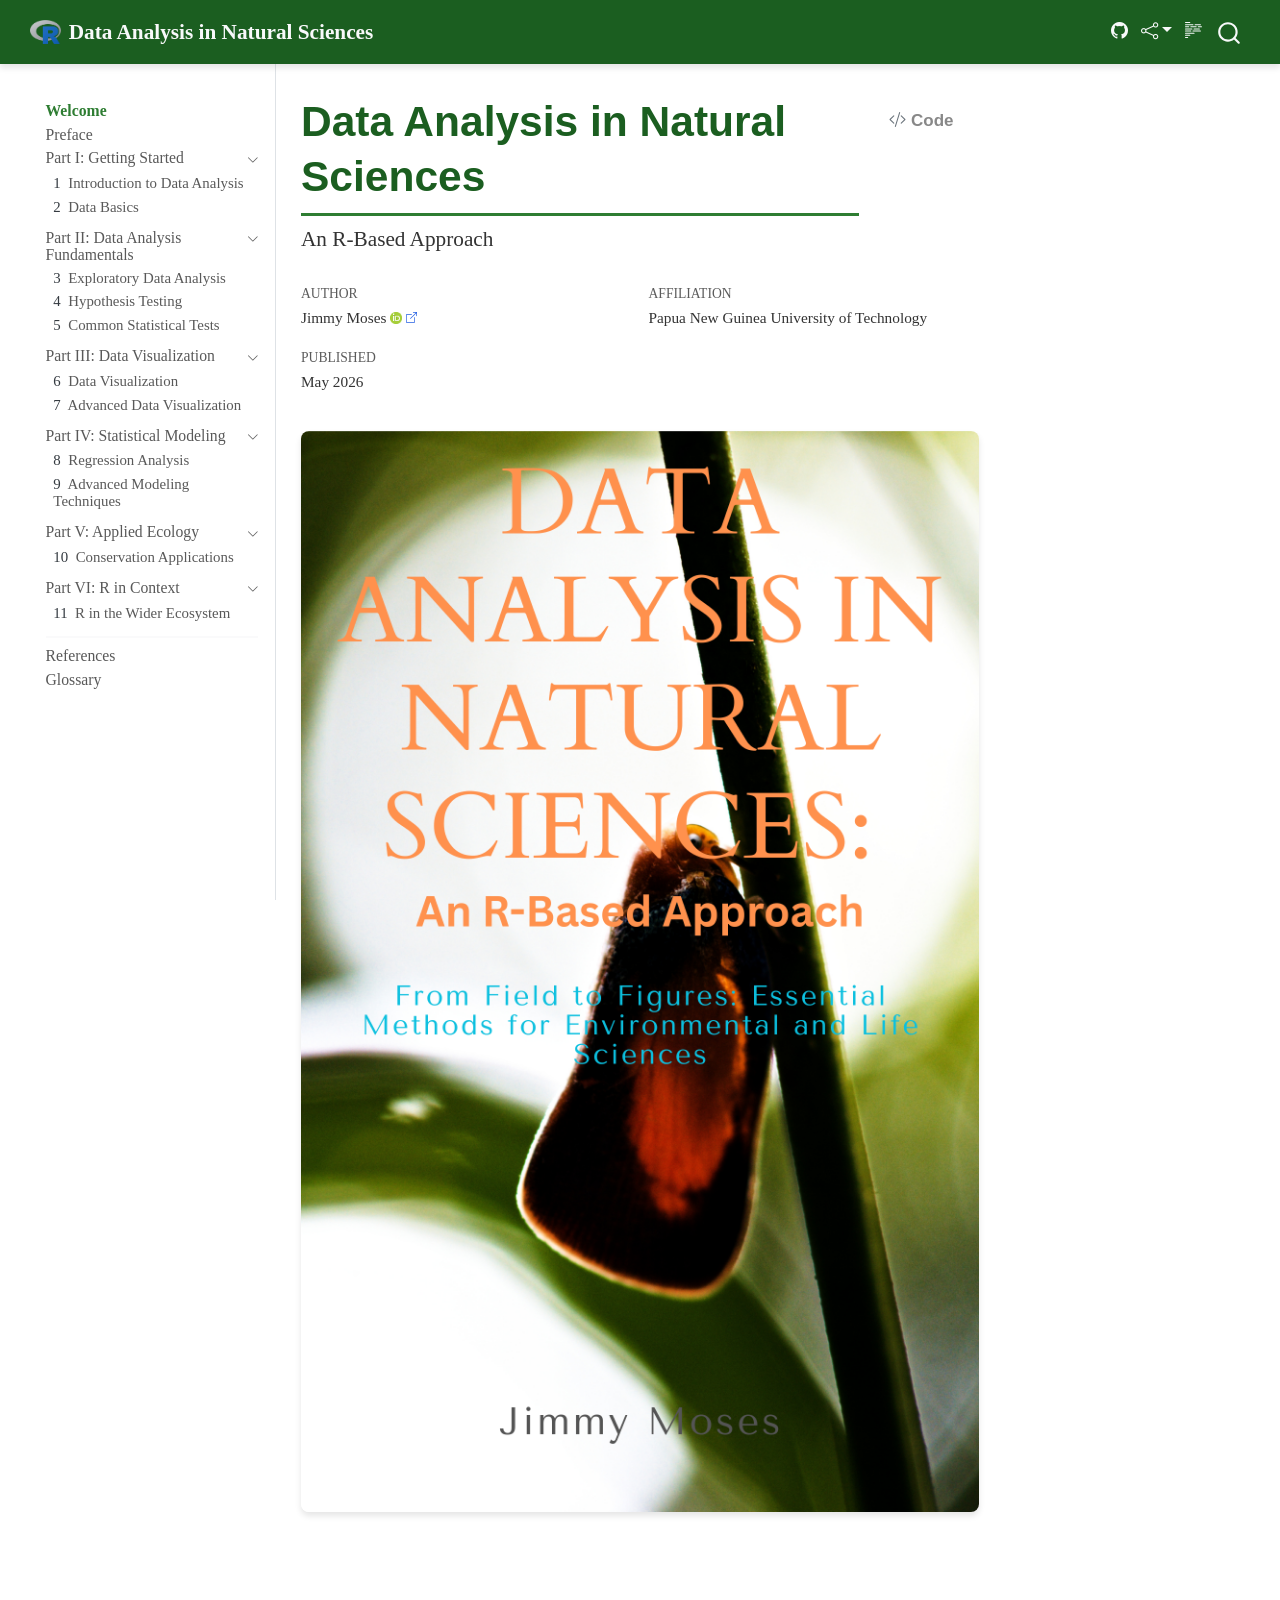
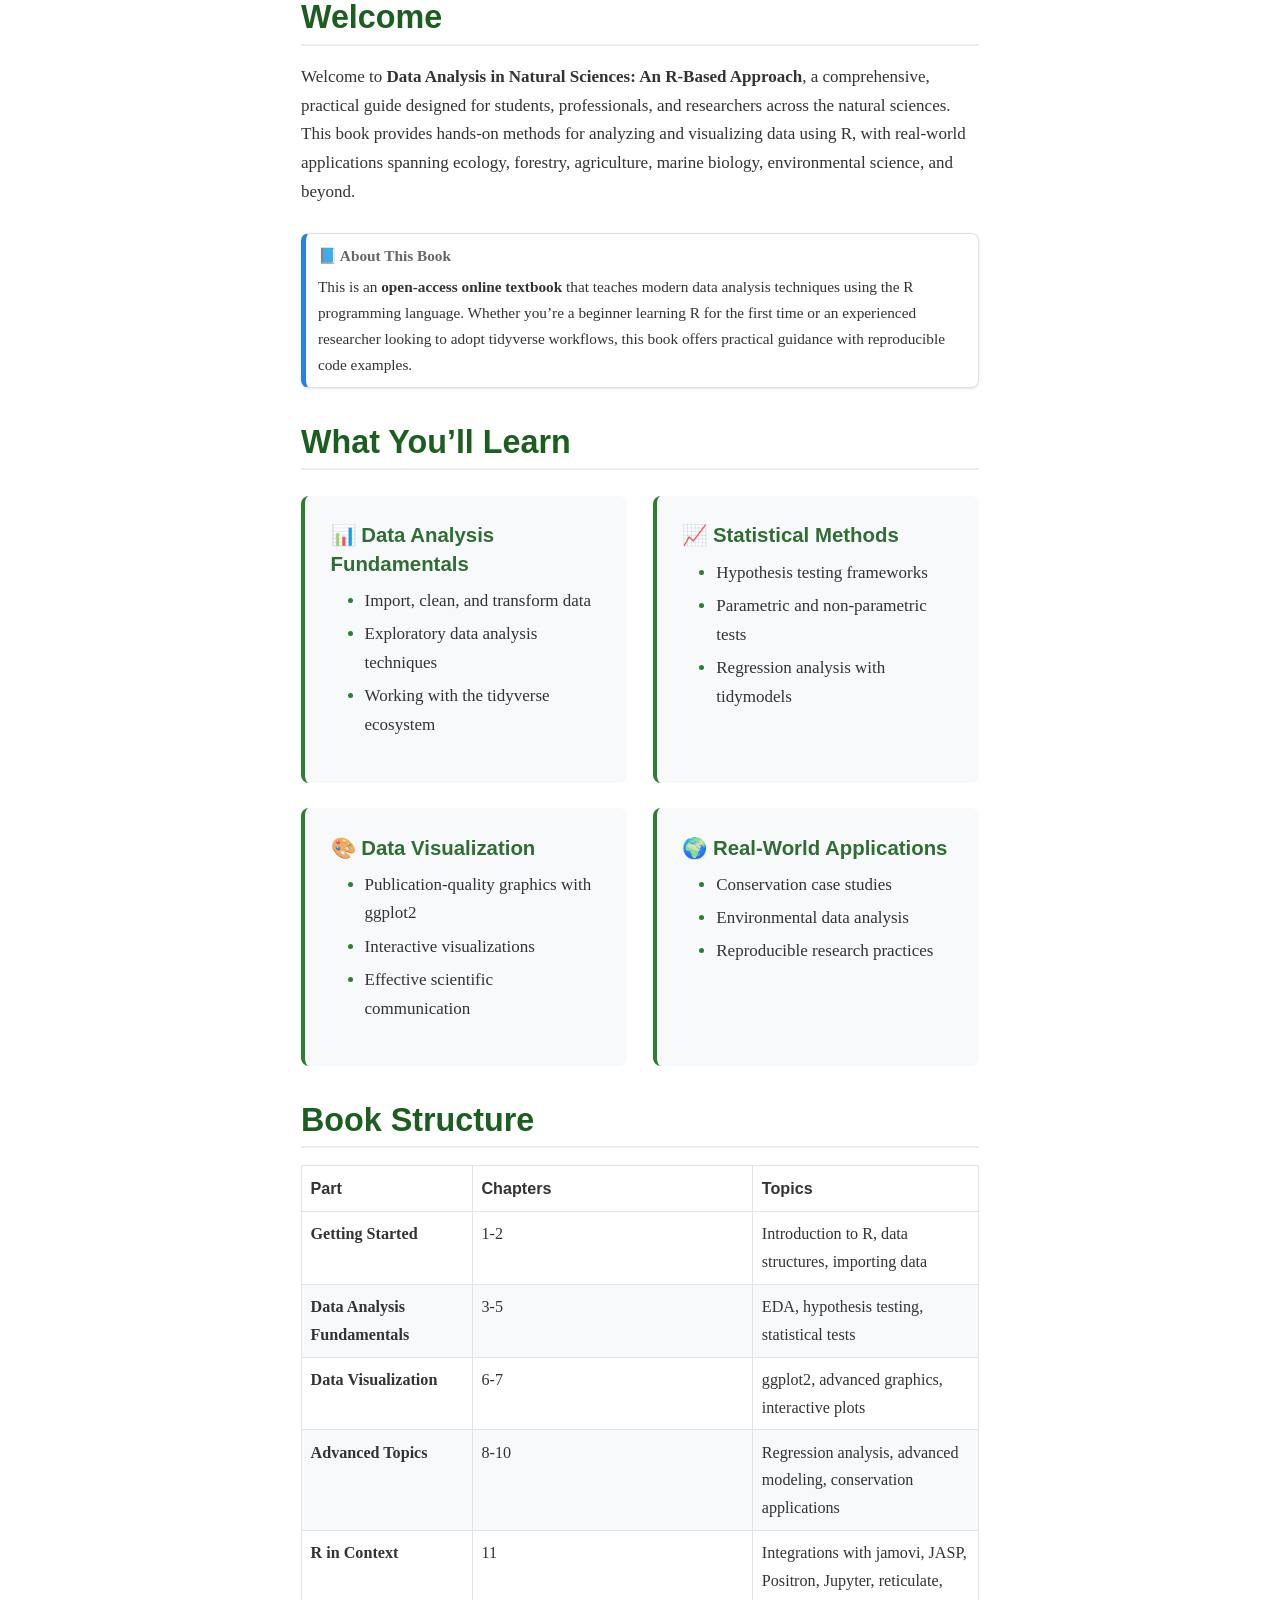
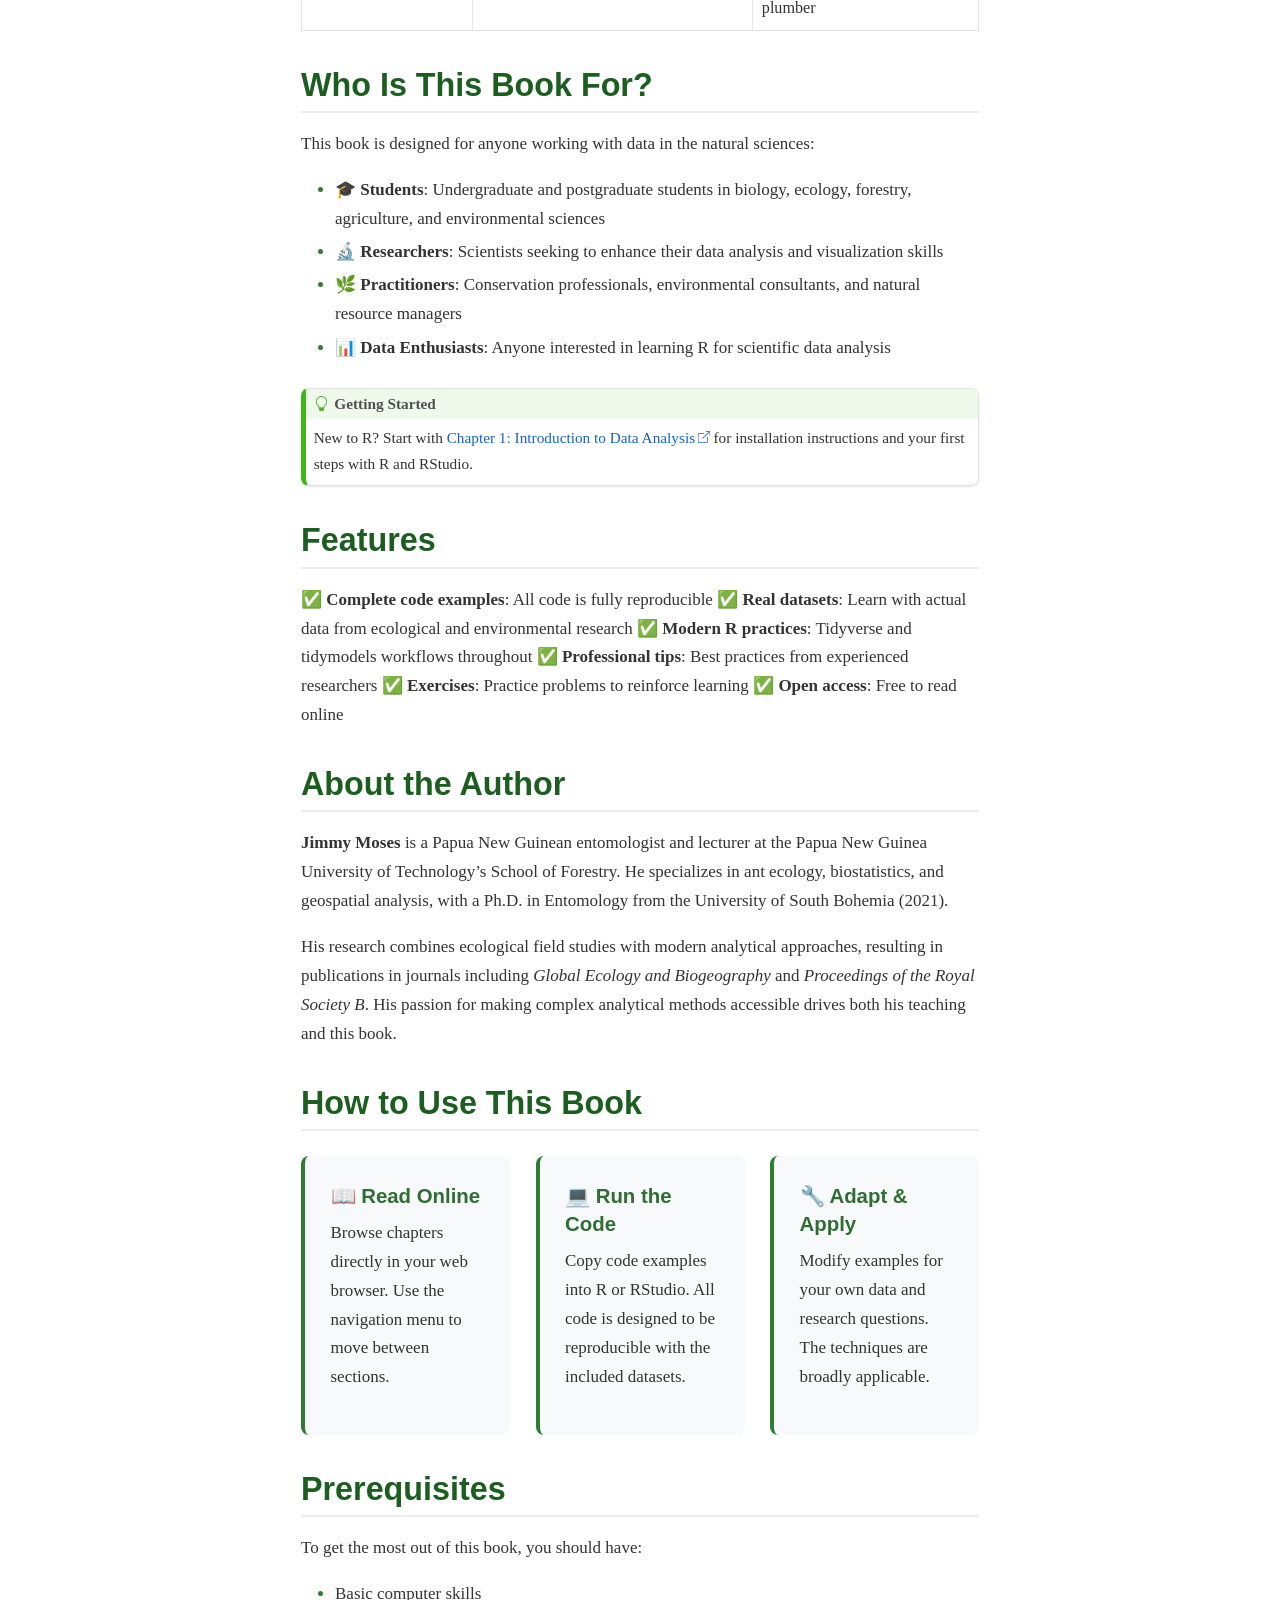
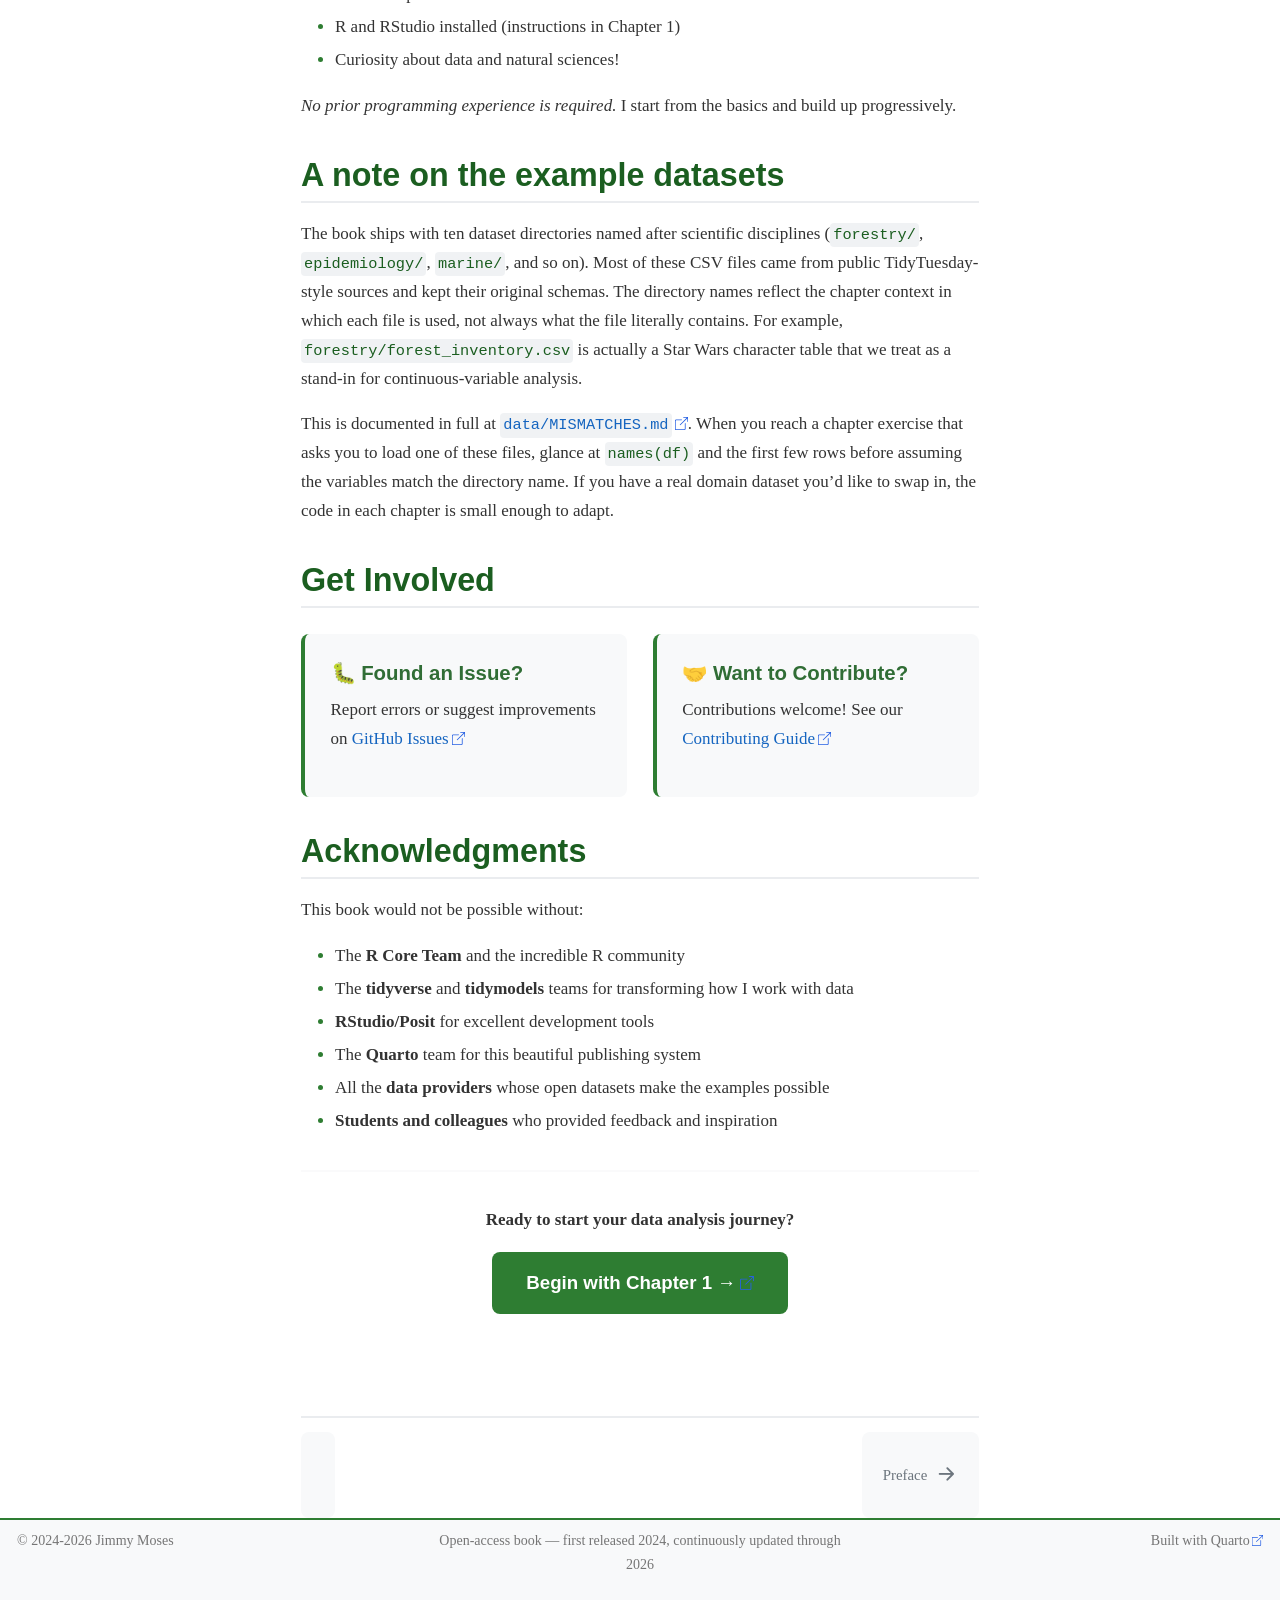
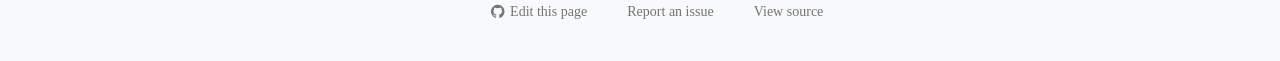
==== commit 928d6c89: "Add chapter 11 to sidebar across all pages Patched Part VI / R in the Wider Ecosystem link into the " ====
--- a/docs/index.html
+++ b/docs/index.html
@@ -2,7 +2,7 @@
 <html xmlns="http://www.w3.org/1999/xhtml" lang="en" xml:lang="en"><head>
 
 <meta charset="utf-8">
-<meta name="generator" content="quarto-99.9.9">
+<meta name="generator" content="quarto-1.9.37">
 
 <meta name="viewport" content="width=device-width, initial-scale=1.0, user-scalable=yes">
 
@@ -10,6 +10,9 @@
 
 <title>Data Analysis in Natural Sciences</title>
 <style>
+/* Default styles provided by pandoc.
+** See https://pandoc.org/MANUAL.html#variables-for-html for config info.
+*/
 code{white-space: pre-wrap;}
 span.smallcaps{font-variant: small-caps;}
 div.columns{display: flex; gap: min(4vw, 1.5em);}
@@ -74,12 +77,10 @@
 <script src="site_libs/quarto-html/tippy.umd.min.js"></script>
 <script src="site_libs/quarto-html/anchor.min.js"></script>
 <link href="site_libs/quarto-html/tippy.css" rel="stylesheet">
-<link href="site_libs/quarto-html/quarto-syntax-highlighting-dark-56b67755cebbfb78539c873898544994.css" rel="stylesheet" class="quarto-color-scheme quarto-color-alternate" id="quarto-text-highlighting-styles">
-<link href="site_libs/quarto-html/quarto-syntax-highlighting-f0bc7793ffdd46ddf3b99218c6954345.css" rel="stylesheet" class="quarto-color-scheme" id="quarto-text-highlighting-styles">
+<link href="site_libs/quarto-html/quarto-syntax-highlighting-acf12a64177840b8d86f2d4f01b2e9fb.css" rel="stylesheet" id="quarto-text-highlighting-styles">
 <script src="site_libs/bootstrap/bootstrap.min.js"></script>
 <link href="site_libs/bootstrap/bootstrap-icons.css" rel="stylesheet">
-<link href="site_libs/bootstrap/bootstrap-dark-5cb9b089ed55fbb2d9030d6bb4f5b5f8.min.css" rel="stylesheet" append-hash="true" class="quarto-color-scheme quarto-color-alternate" id="quarto-bootstrap" data-mode="light">
-<link href="site_libs/bootstrap/bootstrap-5cb9b089ed55fbb2d9030d6bb4f5b5f8.min.css" rel="stylesheet" append-hash="true" class="quarto-color-scheme" id="quarto-bootstrap" data-mode="light">
+<link href="site_libs/bootstrap/bootstrap-e9eff1a7a8fc8de2d0540b757ab8d4ba.min.css" rel="stylesheet" append-hash="true" id="quarto-bootstrap" data-mode="light">
 <script id="quarto-search-options" type="application/json">{
   "location": "navbar",
   "copy-button": false,
@@ -123,7 +124,8 @@
       <div class="navbar-container container-fluid">
       <div class="navbar-brand-container mx-auto">
     <a href="./index.html" class="navbar-brand navbar-brand-logo">
-    <img src="./images/Rlogo.jpg" alt="" class="navbar-logo">
+    <img src="./images/Rlogo.jpg" alt="" class="navbar-logo light-content">
+    <img src="./images/Rlogo.jpg" alt="" class="navbar-logo dark-content">
     </a>
     <a class="navbar-brand" href="./index.html">
     <span class="navbar-title">Data Analysis in Natural Sciences</span>
@@ -307,11 +309,34 @@
 </li>
       </ul>
   </li>
+        <li class="sidebar-item sidebar-item-section">
+      <div class="sidebar-item-container"> 
+            <a class="sidebar-item-text sidebar-link text-start" data-bs-toggle="collapse" data-bs-target="#quarto-sidebar-section-6" role="navigation" aria-expanded="true">
+ <span class="menu-text">Part VI: R in Context</span></a>
+          <a class="sidebar-item-toggle text-start" data-bs-toggle="collapse" data-bs-target="#quarto-sidebar-section-6" role="navigation" aria-expanded="true" aria-label="Toggle section">
+            <i class="bi bi-chevron-right ms-2"></i>
+          </a> 
+      </div>
+      <ul id="quarto-sidebar-section-6" class="collapse list-unstyled sidebar-section depth1 show">  
+          <li class="sidebar-item">
+  <div class="sidebar-item-container"> 
+  <a href="./chapters/11-r-integrations.html" class="sidebar-item-text sidebar-link">
+ <span class="menu-text"><span class="chapter-number">11</span>&nbsp; <span class="chapter-title">R in the Wider Ecosystem</span></span></a>
+  </div>
+</li>
+      </ul>
+  </li>
         <li class="px-0"><hr class="sidebar-divider hi "></li>
         <li class="sidebar-item">
   <div class="sidebar-item-container"> 
   <a href="./references.html" class="sidebar-item-text sidebar-link">
  <span class="menu-text">References</span></a>
+  </div>
+</li>
+        <li class="sidebar-item">
+  <div class="sidebar-item-container"> 
+  <a href="./glossary.html" class="sidebar-item-text sidebar-link">
+ <span class="menu-text">Glossary</span></a>
   </div>
 </li>
     </ul>
@@ -372,14 +397,14 @@
 <div class="content-block">
 <section id="welcome" class="level2 unnumbered">
 <h2 class="unnumbered anchored" data-anchor-id="welcome">Welcome</h2>
-<p>Welcome to <strong>Data Analysis in Natural Sciences: An R-Based Approach</strong> — a comprehensive, practical guide designed for students, professionals, and researchers across the natural sciences. This book provides hands-on methods for analyzing and visualizing data using R, with real-world applications spanning ecology, forestry, agriculture, marine biology, environmental science, and beyond.</p>
+<p>Welcome to <strong>Data Analysis in Natural Sciences: An R-Based Approach</strong>, a comprehensive, practical guide designed for students, professionals, and researchers across the natural sciences. This book provides hands-on methods for analyzing and visualizing data using R, with real-world applications spanning ecology, forestry, agriculture, marine biology, environmental science, and beyond.</p>
 <div class="callout callout-style-simple callout-note no-icon callout-titled">
 <div class="callout-header d-flex align-content-center">
 <div class="callout-icon-container">
 <i class="callout-icon no-icon"></i>
 </div>
 <div class="callout-title-container flex-fill">
-📘 About This Book
+<span class="screen-reader-only">Note</span>📘 About This Book
 </div>
 </div>
 <div class="callout-body-container callout-body">
@@ -457,8 +482,13 @@
 </tr>
 <tr class="even">
 <td><strong>Advanced Topics</strong></td>
-<td>8-9</td>
-<td>Regression analysis, conservation applications</td>
+<td>8-10</td>
+<td>Regression analysis, advanced modeling, conservation applications</td>
+</tr>
+<tr class="odd">
+<td><strong>R in Context</strong></td>
+<td>11</td>
+<td>Integrations with jamovi, JASP, Positron, Jupyter, reticulate, plumber</td>
 </tr>
 </tbody>
 </table>
@@ -467,10 +497,10 @@
 <h2 class="unnumbered anchored" data-anchor-id="who-is-this-book-for">Who Is This Book For?</h2>
 <p>This book is designed for anyone working with data in the natural sciences:</p>
 <ul>
-<li>🎓 <strong>Students</strong> — Undergraduate and postgraduate students in biology, ecology, forestry, agriculture, and environmental sciences</li>
-<li>🔬 <strong>Researchers</strong> — Scientists seeking to enhance their data analysis and visualization skills</li>
-<li>🌿 <strong>Practitioners</strong> — Conservation professionals, environmental consultants, and natural resource managers</li>
-<li>📊 <strong>Data Enthusiasts</strong> — Anyone interested in learning R for scientific data analysis</li>
+<li>🎓 <strong>Students</strong>: Undergraduate and postgraduate students in biology, ecology, forestry, agriculture, and environmental sciences</li>
+<li>🔬 <strong>Researchers</strong>: Scientists seeking to enhance their data analysis and visualization skills</li>
+<li>🌿 <strong>Practitioners</strong>: Conservation professionals, environmental consultants, and natural resource managers</li>
+<li>📊 <strong>Data Enthusiasts</strong>: Anyone interested in learning R for scientific data analysis</li>
 </ul>
 <div class="callout callout-style-default callout-tip callout-titled">
 <div class="callout-header d-flex align-content-center">
@@ -478,7 +508,7 @@
 <i class="callout-icon"></i>
 </div>
 <div class="callout-title-container flex-fill">
-Getting Started
+<span class="screen-reader-only">Tip</span>Getting Started
 </div>
 </div>
 <div class="callout-body-container callout-body">
@@ -488,7 +518,7 @@
 </section>
 <section id="features" class="level2 unnumbered">
 <h2 class="unnumbered anchored" data-anchor-id="features">Features</h2>
-<p>✅ <strong>Complete code examples</strong> — All code is fully reproducible ✅ <strong>Real datasets</strong> — Learn with actual data from ecological and environmental research ✅ <strong>Modern R practices</strong> — Tidyverse and tidymodels workflows throughout ✅ <strong>Professional tips</strong> — Best practices from experienced researchers ✅ <strong>Exercises</strong> — Practice problems to reinforce learning ✅ <strong>Open access</strong> — Free to read online</p>
+<p>✅ <strong>Complete code examples</strong>: All code is fully reproducible ✅ <strong>Real datasets</strong>: Learn with actual data from ecological and environmental research ✅ <strong>Modern R practices</strong>: Tidyverse and tidymodels workflows throughout ✅ <strong>Professional tips</strong>: Best practices from experienced researchers ✅ <strong>Exercises</strong>: Practice problems to reinforce learning ✅ <strong>Open access</strong>: Free to read online</p>
 </section>
 <section id="about-the-author" class="level2 unnumbered">
 <h2 class="unnumbered anchored" data-anchor-id="about-the-author">About the Author</h2>
@@ -520,7 +550,12 @@
 <li>R and RStudio installed (instructions in Chapter 1)</li>
 <li>Curiosity about data and natural sciences!</li>
 </ul>
-<p><em>No prior programming experience is required</em> — I start from the basics and build up progressively.</p>
+<p><em>No prior programming experience is required.</em> I start from the basics and build up progressively.</p>
+</section>
+<section id="a-note-on-the-example-datasets" class="level2 unnumbered">
+<h2 class="unnumbered anchored" data-anchor-id="a-note-on-the-example-datasets">A note on the example datasets</h2>
+<p>The book ships with ten dataset directories named after scientific disciplines (<code>forestry/</code>, <code>epidemiology/</code>, <code>marine/</code>, and so on). Most of these CSV files came from public TidyTuesday-style sources and kept their original schemas. The directory names reflect the chapter context in which each file is used, not always what the file literally contains. For example, <code>forestry/forest_inventory.csv</code> is actually a Star Wars character table that we treat as a stand-in for continuous-variable analysis.</p>
+<p>This is documented in full at <a href="https://github.com/jm0535/dains/blob/main/data/MISMATCHES.md"><code>data/MISMATCHES.md</code></a>. When you reach a chapter exercise that asks you to load one of these files, glance at <code>names(df)</code> and the first few rows before assuming the variables match the directory name. If you have a real domain dataset you’d like to swap in, the code in each chapter is small enough to adapt.</p>
 </section>
 <section id="get-involved" class="level2 unnumbered">
 <h2 class="unnumbered anchored" data-anchor-id="get-involved">Get Involved</h2>
@@ -610,13 +645,14 @@
       e.clearSelection();
     }
     const getTextToCopy = function(trigger) {
-        const codeEl = trigger.previousElementSibling.cloneNode(true);
-        for (const childEl of codeEl.children) {
-          if (isCodeAnnotation(childEl)) {
-            childEl.remove();
-          }
-        }
-        return codeEl.innerText;
+      const outerScaffold = trigger.parentElement.cloneNode(true);
+      const codeEl = outerScaffold.querySelector('code');
+      for (const childEl of codeEl.children) {
+        if (isCodeAnnotation(childEl)) {
+          childEl.remove();
+        }
+      }
+      return codeEl.innerText;
     }
     const clipboard = new window.ClipboardJS('.code-copy-button:not([data-in-quarto-modal])', {
       text: getTextToCopy
@@ -1025,7 +1061,7 @@
       </a>
   </div>
 </nav><div class="modal fade" id="quarto-embedded-source-code-modal" tabindex="-1" aria-labelledby="quarto-embedded-source-code-modal-label" aria-hidden="true"><div class="modal-dialog modal-dialog-scrollable"><div class="modal-content"><div class="modal-header"><h5 class="modal-title" id="quarto-embedded-source-code-modal-label">Source Code</h5><button class="btn-close" data-bs-dismiss="modal"></button></div><div class="modal-body"><div class="">
-<div class="sourceCode" id="cb1" data-shortcodes="false"><pre class="sourceCode markdown code-with-copy"><code class="sourceCode markdown"><span id="cb1-1"><a href="#cb1-1" aria-hidden="true" tabindex="-1"></a><span class="co">---</span></span>
+<div class="code-copy-outer-scaffold"><div class="sourceCode" id="cb1" data-shortcodes="false"><pre class="sourceCode markdown code-with-copy"><code class="sourceCode markdown"><span id="cb1-1"><a href="#cb1-1" aria-hidden="true" tabindex="-1"></a><span class="co">---</span></span>
 <span id="cb1-2"><a href="#cb1-2" aria-hidden="true" tabindex="-1"></a><span class="an">pagetitle:</span><span class="co"> "Data Analysis in Natural Sciences"</span></span>
 <span id="cb1-3"><a href="#cb1-3" aria-hidden="true" tabindex="-1"></a><span class="an">prefer-html:</span><span class="co"> true</span></span>
 <span id="cb1-4"><a href="#cb1-4" aria-hidden="true" tabindex="-1"></a><span class="co">---</span></span>
@@ -1036,7 +1072,7 @@
 <span id="cb1-9"><a href="#cb1-9" aria-hidden="true" tabindex="-1"></a></span>
 <span id="cb1-10"><a href="#cb1-10" aria-hidden="true" tabindex="-1"></a><span class="fu">## Welcome {.unnumbered}</span></span>
 <span id="cb1-11"><a href="#cb1-11" aria-hidden="true" tabindex="-1"></a></span>
-<span id="cb1-12"><a href="#cb1-12" aria-hidden="true" tabindex="-1"></a>Welcome to **Data Analysis in Natural Sciences: An R-Based Approach** — a comprehensive, practical guide designed for students, professionals, and researchers across the natural sciences. This book provides hands-on methods for analyzing and visualizing data using R, with real-world applications spanning ecology, forestry, agriculture, marine biology, environmental science, and beyond.</span>
+<span id="cb1-12"><a href="#cb1-12" aria-hidden="true" tabindex="-1"></a>Welcome to **Data Analysis in Natural Sciences: An R-Based Approach**, a comprehensive, practical guide designed for students, professionals, and researchers across the natural sciences. This book provides hands-on methods for analyzing and visualizing data using R, with real-world applications spanning ecology, forestry, agriculture, marine biology, environmental science, and beyond.</span>
 <span id="cb1-13"><a href="#cb1-13" aria-hidden="true" tabindex="-1"></a></span>
 <span id="cb1-14"><a href="#cb1-14" aria-hidden="true" tabindex="-1"></a>::: {.callout-note appearance="simple" icon=false}</span>
 <span id="cb1-15"><a href="#cb1-15" aria-hidden="true" tabindex="-1"></a><span class="fu">## 📘 About This Book</span></span>
@@ -1085,106 +1121,113 @@
 <span id="cb1-58"><a href="#cb1-58" aria-hidden="true" tabindex="-1"></a><span class="pp">|</span> **Getting Started** <span class="pp">|</span> 1-2 <span class="pp">|</span> Introduction to R, data structures, importing data <span class="pp">|</span></span>
 <span id="cb1-59"><a href="#cb1-59" aria-hidden="true" tabindex="-1"></a><span class="pp">|</span> **Data Analysis Fundamentals** <span class="pp">|</span> 3-5 <span class="pp">|</span> EDA, hypothesis testing, statistical tests <span class="pp">|</span></span>
 <span id="cb1-60"><a href="#cb1-60" aria-hidden="true" tabindex="-1"></a><span class="pp">|</span> **Data Visualization** <span class="pp">|</span> 6-7 <span class="pp">|</span> ggplot2, advanced graphics, interactive plots <span class="pp">|</span></span>
-<span id="cb1-61"><a href="#cb1-61" aria-hidden="true" tabindex="-1"></a><span class="pp">|</span> **Advanced Topics** <span class="pp">|</span> 8-9 <span class="pp">|</span> Regression analysis, conservation applications <span class="pp">|</span></span>
-<span id="cb1-62"><a href="#cb1-62" aria-hidden="true" tabindex="-1"></a></span>
-<span id="cb1-63"><a href="#cb1-63" aria-hidden="true" tabindex="-1"></a><span class="fu">## Who Is This Book For? {.unnumbered}</span></span>
-<span id="cb1-64"><a href="#cb1-64" aria-hidden="true" tabindex="-1"></a></span>
-<span id="cb1-65"><a href="#cb1-65" aria-hidden="true" tabindex="-1"></a>This book is designed for anyone working with data in the natural sciences:</span>
-<span id="cb1-66"><a href="#cb1-66" aria-hidden="true" tabindex="-1"></a></span>
-<span id="cb1-67"><a href="#cb1-67" aria-hidden="true" tabindex="-1"></a><span class="ss">- </span>🎓 **Students** — Undergraduate and postgraduate students in biology, ecology, forestry, agriculture, and environmental sciences</span>
-<span id="cb1-68"><a href="#cb1-68" aria-hidden="true" tabindex="-1"></a><span class="ss">- </span>🔬 **Researchers** — Scientists seeking to enhance their data analysis and visualization skills</span>
-<span id="cb1-69"><a href="#cb1-69" aria-hidden="true" tabindex="-1"></a><span class="ss">- </span>🌿 **Practitioners** — Conservation professionals, environmental consultants, and natural resource managers</span>
-<span id="cb1-70"><a href="#cb1-70" aria-hidden="true" tabindex="-1"></a><span class="ss">- </span>📊 **Data Enthusiasts** — Anyone interested in learning R for scientific data analysis</span>
-<span id="cb1-71"><a href="#cb1-71" aria-hidden="true" tabindex="-1"></a></span>
-<span id="cb1-72"><a href="#cb1-72" aria-hidden="true" tabindex="-1"></a>::: {.callout-tip}</span>
-<span id="cb1-73"><a href="#cb1-73" aria-hidden="true" tabindex="-1"></a><span class="fu">## Getting Started</span></span>
-<span id="cb1-74"><a href="#cb1-74" aria-hidden="true" tabindex="-1"></a></span>
-<span id="cb1-75"><a href="#cb1-75" aria-hidden="true" tabindex="-1"></a>New to R? Start with <span class="co">[</span><span class="ot">Chapter 1: Introduction to Data Analysis</span><span class="co">](chapters/01-introduction.qmd)</span> for installation instructions and your first steps with R and RStudio.</span>
-<span id="cb1-76"><a href="#cb1-76" aria-hidden="true" tabindex="-1"></a>:::</span>
-<span id="cb1-77"><a href="#cb1-77" aria-hidden="true" tabindex="-1"></a></span>
-<span id="cb1-78"><a href="#cb1-78" aria-hidden="true" tabindex="-1"></a><span class="fu">## Features {.unnumbered}</span></span>
-<span id="cb1-79"><a href="#cb1-79" aria-hidden="true" tabindex="-1"></a></span>
-<span id="cb1-80"><a href="#cb1-80" aria-hidden="true" tabindex="-1"></a>✅ **Complete code examples** — All code is fully reproducible</span>
-<span id="cb1-81"><a href="#cb1-81" aria-hidden="true" tabindex="-1"></a>✅ **Real datasets** — Learn with actual data from ecological and environmental research</span>
-<span id="cb1-82"><a href="#cb1-82" aria-hidden="true" tabindex="-1"></a>✅ **Modern R practices** — Tidyverse and tidymodels workflows throughout</span>
-<span id="cb1-83"><a href="#cb1-83" aria-hidden="true" tabindex="-1"></a>✅ **Professional tips** — Best practices from experienced researchers</span>
-<span id="cb1-84"><a href="#cb1-84" aria-hidden="true" tabindex="-1"></a>✅ **Exercises** — Practice problems to reinforce learning</span>
-<span id="cb1-85"><a href="#cb1-85" aria-hidden="true" tabindex="-1"></a>✅ **Open access** — Free to read online</span>
-<span id="cb1-86"><a href="#cb1-86" aria-hidden="true" tabindex="-1"></a></span>
-<span id="cb1-87"><a href="#cb1-87" aria-hidden="true" tabindex="-1"></a><span class="fu">## About the Author {.unnumbered}</span></span>
-<span id="cb1-88"><a href="#cb1-88" aria-hidden="true" tabindex="-1"></a></span>
-<span id="cb1-89"><a href="#cb1-89" aria-hidden="true" tabindex="-1"></a>**Jimmy Moses** is a Papua New Guinean entomologist and lecturer at the Papua New Guinea University of Technology's School of Forestry. He specializes in ant ecology, biostatistics, and geospatial analysis, with a Ph.D. in Entomology from the University of South Bohemia (2021).</span>
-<span id="cb1-90"><a href="#cb1-90" aria-hidden="true" tabindex="-1"></a></span>
-<span id="cb1-91"><a href="#cb1-91" aria-hidden="true" tabindex="-1"></a>His research combines ecological field studies with modern analytical approaches, resulting in publications in journals including *Global Ecology and Biogeography* and *Proceedings of the Royal Society B*. His passion for making complex analytical methods accessible drives both his teaching and this book.</span>
-<span id="cb1-92"><a href="#cb1-92" aria-hidden="true" tabindex="-1"></a></span>
-<span id="cb1-93"><a href="#cb1-93" aria-hidden="true" tabindex="-1"></a><span class="fu">## How to Use This Book {.unnumbered}</span></span>
-<span id="cb1-94"><a href="#cb1-94" aria-hidden="true" tabindex="-1"></a></span>
-<span id="cb1-95"><a href="#cb1-95" aria-hidden="true" tabindex="-1"></a>::: {.grid}</span>
-<span id="cb1-96"><a href="#cb1-96" aria-hidden="true" tabindex="-1"></a></span>
-<span id="cb1-97"><a href="#cb1-97" aria-hidden="true" tabindex="-1"></a>::: {.g-col-12 .g-col-md-4}</span>
-<span id="cb1-98"><a href="#cb1-98" aria-hidden="true" tabindex="-1"></a><span class="fu">### 📖 Read Online</span></span>
-<span id="cb1-99"><a href="#cb1-99" aria-hidden="true" tabindex="-1"></a>Browse chapters directly in your web browser. Use the navigation menu to move between sections.</span>
-<span id="cb1-100"><a href="#cb1-100" aria-hidden="true" tabindex="-1"></a>:::</span>
-<span id="cb1-101"><a href="#cb1-101" aria-hidden="true" tabindex="-1"></a></span>
-<span id="cb1-102"><a href="#cb1-102" aria-hidden="true" tabindex="-1"></a>::: {.g-col-12 .g-col-md-4}</span>
-<span id="cb1-103"><a href="#cb1-103" aria-hidden="true" tabindex="-1"></a><span class="fu">### 💻 Run the Code</span></span>
-<span id="cb1-104"><a href="#cb1-104" aria-hidden="true" tabindex="-1"></a>Copy code examples into R or RStudio. All code is designed to be reproducible with the included datasets.</span>
-<span id="cb1-105"><a href="#cb1-105" aria-hidden="true" tabindex="-1"></a>:::</span>
-<span id="cb1-106"><a href="#cb1-106" aria-hidden="true" tabindex="-1"></a></span>
-<span id="cb1-107"><a href="#cb1-107" aria-hidden="true" tabindex="-1"></a>::: {.g-col-12 .g-col-md-4}</span>
-<span id="cb1-108"><a href="#cb1-108" aria-hidden="true" tabindex="-1"></a><span class="fu">### 🔧 Adapt &amp; Apply</span></span>
-<span id="cb1-109"><a href="#cb1-109" aria-hidden="true" tabindex="-1"></a>Modify examples for your own data and research questions. The techniques are broadly applicable.</span>
-<span id="cb1-110"><a href="#cb1-110" aria-hidden="true" tabindex="-1"></a>:::</span>
-<span id="cb1-111"><a href="#cb1-111" aria-hidden="true" tabindex="-1"></a></span>
-<span id="cb1-112"><a href="#cb1-112" aria-hidden="true" tabindex="-1"></a>:::</span>
-<span id="cb1-113"><a href="#cb1-113" aria-hidden="true" tabindex="-1"></a></span>
-<span id="cb1-114"><a href="#cb1-114" aria-hidden="true" tabindex="-1"></a><span class="fu">## Prerequisites {.unnumbered}</span></span>
-<span id="cb1-115"><a href="#cb1-115" aria-hidden="true" tabindex="-1"></a></span>
-<span id="cb1-116"><a href="#cb1-116" aria-hidden="true" tabindex="-1"></a>To get the most out of this book, you should have:</span>
-<span id="cb1-117"><a href="#cb1-117" aria-hidden="true" tabindex="-1"></a></span>
-<span id="cb1-118"><a href="#cb1-118" aria-hidden="true" tabindex="-1"></a><span class="ss">- </span>Basic computer skills</span>
-<span id="cb1-119"><a href="#cb1-119" aria-hidden="true" tabindex="-1"></a><span class="ss">- </span>R and RStudio installed (instructions in Chapter 1)</span>
-<span id="cb1-120"><a href="#cb1-120" aria-hidden="true" tabindex="-1"></a><span class="ss">- </span>Curiosity about data and natural sciences!</span>
-<span id="cb1-121"><a href="#cb1-121" aria-hidden="true" tabindex="-1"></a></span>
-<span id="cb1-122"><a href="#cb1-122" aria-hidden="true" tabindex="-1"></a>*No prior programming experience is required* — I start from the basics and build up progressively.</span>
-<span id="cb1-123"><a href="#cb1-123" aria-hidden="true" tabindex="-1"></a></span>
-<span id="cb1-124"><a href="#cb1-124" aria-hidden="true" tabindex="-1"></a><span class="fu">## Get Involved {.unnumbered}</span></span>
-<span id="cb1-125"><a href="#cb1-125" aria-hidden="true" tabindex="-1"></a></span>
-<span id="cb1-126"><a href="#cb1-126" aria-hidden="true" tabindex="-1"></a>::: {.grid}</span>
-<span id="cb1-127"><a href="#cb1-127" aria-hidden="true" tabindex="-1"></a></span>
-<span id="cb1-128"><a href="#cb1-128" aria-hidden="true" tabindex="-1"></a>::: {.g-col-12 .g-col-md-6}</span>
-<span id="cb1-129"><a href="#cb1-129" aria-hidden="true" tabindex="-1"></a><span class="fu">### 🐛 Found an Issue?</span></span>
-<span id="cb1-130"><a href="#cb1-130" aria-hidden="true" tabindex="-1"></a>Report errors or suggest improvements on <span class="co">[</span><span class="ot">GitHub Issues</span><span class="co">](https://github.com/jm0535/dains/issues)</span></span>
-<span id="cb1-131"><a href="#cb1-131" aria-hidden="true" tabindex="-1"></a>:::</span>
+<span id="cb1-61"><a href="#cb1-61" aria-hidden="true" tabindex="-1"></a><span class="pp">|</span> **Advanced Topics** <span class="pp">|</span> 8-10 <span class="pp">|</span> Regression analysis, advanced modeling, conservation applications <span class="pp">|</span></span>
+<span id="cb1-62"><a href="#cb1-62" aria-hidden="true" tabindex="-1"></a><span class="pp">|</span> **R in Context** <span class="pp">|</span> 11 <span class="pp">|</span> Integrations with jamovi, JASP, Positron, Jupyter, reticulate, plumber <span class="pp">|</span></span>
+<span id="cb1-63"><a href="#cb1-63" aria-hidden="true" tabindex="-1"></a></span>
+<span id="cb1-64"><a href="#cb1-64" aria-hidden="true" tabindex="-1"></a><span class="fu">## Who Is This Book For? {.unnumbered}</span></span>
+<span id="cb1-65"><a href="#cb1-65" aria-hidden="true" tabindex="-1"></a></span>
+<span id="cb1-66"><a href="#cb1-66" aria-hidden="true" tabindex="-1"></a>This book is designed for anyone working with data in the natural sciences:</span>
+<span id="cb1-67"><a href="#cb1-67" aria-hidden="true" tabindex="-1"></a></span>
+<span id="cb1-68"><a href="#cb1-68" aria-hidden="true" tabindex="-1"></a><span class="ss">- </span>🎓 **Students**: Undergraduate and postgraduate students in biology, ecology, forestry, agriculture, and environmental sciences</span>
+<span id="cb1-69"><a href="#cb1-69" aria-hidden="true" tabindex="-1"></a><span class="ss">- </span>🔬 **Researchers**: Scientists seeking to enhance their data analysis and visualization skills</span>
+<span id="cb1-70"><a href="#cb1-70" aria-hidden="true" tabindex="-1"></a><span class="ss">- </span>🌿 **Practitioners**: Conservation professionals, environmental consultants, and natural resource managers</span>
+<span id="cb1-71"><a href="#cb1-71" aria-hidden="true" tabindex="-1"></a><span class="ss">- </span>📊 **Data Enthusiasts**: Anyone interested in learning R for scientific data analysis</span>
+<span id="cb1-72"><a href="#cb1-72" aria-hidden="true" tabindex="-1"></a></span>
+<span id="cb1-73"><a href="#cb1-73" aria-hidden="true" tabindex="-1"></a>::: {.callout-tip}</span>
+<span id="cb1-74"><a href="#cb1-74" aria-hidden="true" tabindex="-1"></a><span class="fu">## Getting Started</span></span>
+<span id="cb1-75"><a href="#cb1-75" aria-hidden="true" tabindex="-1"></a></span>
+<span id="cb1-76"><a href="#cb1-76" aria-hidden="true" tabindex="-1"></a>New to R? Start with <span class="co">[</span><span class="ot">Chapter 1: Introduction to Data Analysis</span><span class="co">](chapters/01-introduction.qmd)</span> for installation instructions and your first steps with R and RStudio.</span>
+<span id="cb1-77"><a href="#cb1-77" aria-hidden="true" tabindex="-1"></a>:::</span>
+<span id="cb1-78"><a href="#cb1-78" aria-hidden="true" tabindex="-1"></a></span>
+<span id="cb1-79"><a href="#cb1-79" aria-hidden="true" tabindex="-1"></a><span class="fu">## Features {.unnumbered}</span></span>
+<span id="cb1-80"><a href="#cb1-80" aria-hidden="true" tabindex="-1"></a></span>
+<span id="cb1-81"><a href="#cb1-81" aria-hidden="true" tabindex="-1"></a>✅ **Complete code examples**: All code is fully reproducible</span>
+<span id="cb1-82"><a href="#cb1-82" aria-hidden="true" tabindex="-1"></a>✅ **Real datasets**: Learn with actual data from ecological and environmental research</span>
+<span id="cb1-83"><a href="#cb1-83" aria-hidden="true" tabindex="-1"></a>✅ **Modern R practices**: Tidyverse and tidymodels workflows throughout</span>
+<span id="cb1-84"><a href="#cb1-84" aria-hidden="true" tabindex="-1"></a>✅ **Professional tips**: Best practices from experienced researchers</span>
+<span id="cb1-85"><a href="#cb1-85" aria-hidden="true" tabindex="-1"></a>✅ **Exercises**: Practice problems to reinforce learning</span>
+<span id="cb1-86"><a href="#cb1-86" aria-hidden="true" tabindex="-1"></a>✅ **Open access**: Free to read online</span>
+<span id="cb1-87"><a href="#cb1-87" aria-hidden="true" tabindex="-1"></a></span>
+<span id="cb1-88"><a href="#cb1-88" aria-hidden="true" tabindex="-1"></a><span class="fu">## About the Author {.unnumbered}</span></span>
+<span id="cb1-89"><a href="#cb1-89" aria-hidden="true" tabindex="-1"></a></span>
+<span id="cb1-90"><a href="#cb1-90" aria-hidden="true" tabindex="-1"></a>**Jimmy Moses** is a Papua New Guinean entomologist and lecturer at the Papua New Guinea University of Technology's School of Forestry. He specializes in ant ecology, biostatistics, and geospatial analysis, with a Ph.D. in Entomology from the University of South Bohemia (2021).</span>
+<span id="cb1-91"><a href="#cb1-91" aria-hidden="true" tabindex="-1"></a></span>
+<span id="cb1-92"><a href="#cb1-92" aria-hidden="true" tabindex="-1"></a>His research combines ecological field studies with modern analytical approaches, resulting in publications in journals including *Global Ecology and Biogeography* and *Proceedings of the Royal Society B*. His passion for making complex analytical methods accessible drives both his teaching and this book.</span>
+<span id="cb1-93"><a href="#cb1-93" aria-hidden="true" tabindex="-1"></a></span>
+<span id="cb1-94"><a href="#cb1-94" aria-hidden="true" tabindex="-1"></a><span class="fu">## How to Use This Book {.unnumbered}</span></span>
+<span id="cb1-95"><a href="#cb1-95" aria-hidden="true" tabindex="-1"></a></span>
+<span id="cb1-96"><a href="#cb1-96" aria-hidden="true" tabindex="-1"></a>::: {.grid}</span>
+<span id="cb1-97"><a href="#cb1-97" aria-hidden="true" tabindex="-1"></a></span>
+<span id="cb1-98"><a href="#cb1-98" aria-hidden="true" tabindex="-1"></a>::: {.g-col-12 .g-col-md-4}</span>
+<span id="cb1-99"><a href="#cb1-99" aria-hidden="true" tabindex="-1"></a><span class="fu">### 📖 Read Online</span></span>
+<span id="cb1-100"><a href="#cb1-100" aria-hidden="true" tabindex="-1"></a>Browse chapters directly in your web browser. Use the navigation menu to move between sections.</span>
+<span id="cb1-101"><a href="#cb1-101" aria-hidden="true" tabindex="-1"></a>:::</span>
+<span id="cb1-102"><a href="#cb1-102" aria-hidden="true" tabindex="-1"></a></span>
+<span id="cb1-103"><a href="#cb1-103" aria-hidden="true" tabindex="-1"></a>::: {.g-col-12 .g-col-md-4}</span>
+<span id="cb1-104"><a href="#cb1-104" aria-hidden="true" tabindex="-1"></a><span class="fu">### 💻 Run the Code</span></span>
+<span id="cb1-105"><a href="#cb1-105" aria-hidden="true" tabindex="-1"></a>Copy code examples into R or RStudio. All code is designed to be reproducible with the included datasets.</span>
+<span id="cb1-106"><a href="#cb1-106" aria-hidden="true" tabindex="-1"></a>:::</span>
+<span id="cb1-107"><a href="#cb1-107" aria-hidden="true" tabindex="-1"></a></span>
+<span id="cb1-108"><a href="#cb1-108" aria-hidden="true" tabindex="-1"></a>::: {.g-col-12 .g-col-md-4}</span>
+<span id="cb1-109"><a href="#cb1-109" aria-hidden="true" tabindex="-1"></a><span class="fu">### 🔧 Adapt &amp; Apply</span></span>
+<span id="cb1-110"><a href="#cb1-110" aria-hidden="true" tabindex="-1"></a>Modify examples for your own data and research questions. The techniques are broadly applicable.</span>
+<span id="cb1-111"><a href="#cb1-111" aria-hidden="true" tabindex="-1"></a>:::</span>
+<span id="cb1-112"><a href="#cb1-112" aria-hidden="true" tabindex="-1"></a></span>
+<span id="cb1-113"><a href="#cb1-113" aria-hidden="true" tabindex="-1"></a>:::</span>
+<span id="cb1-114"><a href="#cb1-114" aria-hidden="true" tabindex="-1"></a></span>
+<span id="cb1-115"><a href="#cb1-115" aria-hidden="true" tabindex="-1"></a><span class="fu">## Prerequisites {.unnumbered}</span></span>
+<span id="cb1-116"><a href="#cb1-116" aria-hidden="true" tabindex="-1"></a></span>
+<span id="cb1-117"><a href="#cb1-117" aria-hidden="true" tabindex="-1"></a>To get the most out of this book, you should have:</span>
+<span id="cb1-118"><a href="#cb1-118" aria-hidden="true" tabindex="-1"></a></span>
+<span id="cb1-119"><a href="#cb1-119" aria-hidden="true" tabindex="-1"></a><span class="ss">- </span>Basic computer skills</span>
+<span id="cb1-120"><a href="#cb1-120" aria-hidden="true" tabindex="-1"></a><span class="ss">- </span>R and RStudio installed (instructions in Chapter 1)</span>
+<span id="cb1-121"><a href="#cb1-121" aria-hidden="true" tabindex="-1"></a><span class="ss">- </span>Curiosity about data and natural sciences!</span>
+<span id="cb1-122"><a href="#cb1-122" aria-hidden="true" tabindex="-1"></a></span>
+<span id="cb1-123"><a href="#cb1-123" aria-hidden="true" tabindex="-1"></a>*No prior programming experience is required.* I start from the basics and build up progressively.</span>
+<span id="cb1-124"><a href="#cb1-124" aria-hidden="true" tabindex="-1"></a></span>
+<span id="cb1-125"><a href="#cb1-125" aria-hidden="true" tabindex="-1"></a><span class="fu">## A note on the example datasets {.unnumbered}</span></span>
+<span id="cb1-126"><a href="#cb1-126" aria-hidden="true" tabindex="-1"></a></span>
+<span id="cb1-127"><a href="#cb1-127" aria-hidden="true" tabindex="-1"></a>The book ships with ten dataset directories named after scientific disciplines (<span class="in">`forestry/`</span>, <span class="in">`epidemiology/`</span>, <span class="in">`marine/`</span>, and so on). Most of these CSV files came from public TidyTuesday-style sources and kept their original schemas. The directory names reflect the chapter context in which each file is used, not always what the file literally contains. For example, <span class="in">`forestry/forest_inventory.csv`</span> is actually a Star Wars character table that we treat as a stand-in for continuous-variable analysis.</span>
+<span id="cb1-128"><a href="#cb1-128" aria-hidden="true" tabindex="-1"></a></span>
+<span id="cb1-129"><a href="#cb1-129" aria-hidden="true" tabindex="-1"></a>This is documented in full at <span class="co">[</span><span class="ot">`data/MISMATCHES.md`</span><span class="co">](https://github.com/jm0535/dains/blob/main/data/MISMATCHES.md)</span>. When you reach a chapter exercise that asks you to load one of these files, glance at <span class="in">`names(df)`</span> and the first few rows before assuming the variables match the directory name. If you have a real domain dataset you'd like to swap in, the code in each chapter is small enough to adapt.</span>
+<span id="cb1-130"><a href="#cb1-130" aria-hidden="true" tabindex="-1"></a></span>
+<span id="cb1-131"><a href="#cb1-131" aria-hidden="true" tabindex="-1"></a><span class="fu">## Get Involved {.unnumbered}</span></span>
 <span id="cb1-132"><a href="#cb1-132" aria-hidden="true" tabindex="-1"></a></span>
-<span id="cb1-133"><a href="#cb1-133" aria-hidden="true" tabindex="-1"></a>::: {.g-col-12 .g-col-md-6}</span>
-<span id="cb1-134"><a href="#cb1-134" aria-hidden="true" tabindex="-1"></a><span class="fu">### 🤝 Want to Contribute?</span></span>
-<span id="cb1-135"><a href="#cb1-135" aria-hidden="true" tabindex="-1"></a>Contributions welcome! See our <span class="co">[</span><span class="ot">Contributing Guide</span><span class="co">](https://github.com/jm0535/dains/blob/main/CONTRIBUTING.md)</span></span>
-<span id="cb1-136"><a href="#cb1-136" aria-hidden="true" tabindex="-1"></a>:::</span>
-<span id="cb1-137"><a href="#cb1-137" aria-hidden="true" tabindex="-1"></a></span>
+<span id="cb1-133"><a href="#cb1-133" aria-hidden="true" tabindex="-1"></a>::: {.grid}</span>
+<span id="cb1-134"><a href="#cb1-134" aria-hidden="true" tabindex="-1"></a></span>
+<span id="cb1-135"><a href="#cb1-135" aria-hidden="true" tabindex="-1"></a>::: {.g-col-12 .g-col-md-6}</span>
+<span id="cb1-136"><a href="#cb1-136" aria-hidden="true" tabindex="-1"></a><span class="fu">### 🐛 Found an Issue?</span></span>
+<span id="cb1-137"><a href="#cb1-137" aria-hidden="true" tabindex="-1"></a>Report errors or suggest improvements on <span class="co">[</span><span class="ot">GitHub Issues</span><span class="co">](https://github.com/jm0535/dains/issues)</span></span>
 <span id="cb1-138"><a href="#cb1-138" aria-hidden="true" tabindex="-1"></a>:::</span>
 <span id="cb1-139"><a href="#cb1-139" aria-hidden="true" tabindex="-1"></a></span>
-<span id="cb1-140"><a href="#cb1-140" aria-hidden="true" tabindex="-1"></a><span class="fu">## Acknowledgments {.unnumbered}</span></span>
-<span id="cb1-141"><a href="#cb1-141" aria-hidden="true" tabindex="-1"></a></span>
-<span id="cb1-142"><a href="#cb1-142" aria-hidden="true" tabindex="-1"></a>This book would not be possible without:</span>
-<span id="cb1-143"><a href="#cb1-143" aria-hidden="true" tabindex="-1"></a></span>
-<span id="cb1-144"><a href="#cb1-144" aria-hidden="true" tabindex="-1"></a><span class="ss">- </span>The **R Core Team** and the incredible R community</span>
-<span id="cb1-145"><a href="#cb1-145" aria-hidden="true" tabindex="-1"></a><span class="ss">- </span>The **tidyverse** and **tidymodels** teams for transforming how I work with data</span>
-<span id="cb1-146"><a href="#cb1-146" aria-hidden="true" tabindex="-1"></a><span class="ss">- </span>**RStudio/Posit** for excellent development tools</span>
-<span id="cb1-147"><a href="#cb1-147" aria-hidden="true" tabindex="-1"></a><span class="ss">- </span>The **Quarto** team for this beautiful publishing system</span>
-<span id="cb1-148"><a href="#cb1-148" aria-hidden="true" tabindex="-1"></a><span class="ss">- </span>All the **data providers** whose open datasets make the examples possible</span>
-<span id="cb1-149"><a href="#cb1-149" aria-hidden="true" tabindex="-1"></a><span class="ss">- </span>**Students and colleagues** who provided feedback and inspiration</span>
+<span id="cb1-140"><a href="#cb1-140" aria-hidden="true" tabindex="-1"></a>::: {.g-col-12 .g-col-md-6}</span>
+<span id="cb1-141"><a href="#cb1-141" aria-hidden="true" tabindex="-1"></a><span class="fu">### 🤝 Want to Contribute?</span></span>
+<span id="cb1-142"><a href="#cb1-142" aria-hidden="true" tabindex="-1"></a>Contributions welcome! See our <span class="co">[</span><span class="ot">Contributing Guide</span><span class="co">](https://github.com/jm0535/dains/blob/main/CONTRIBUTING.md)</span></span>
+<span id="cb1-143"><a href="#cb1-143" aria-hidden="true" tabindex="-1"></a>:::</span>
+<span id="cb1-144"><a href="#cb1-144" aria-hidden="true" tabindex="-1"></a></span>
+<span id="cb1-145"><a href="#cb1-145" aria-hidden="true" tabindex="-1"></a>:::</span>
+<span id="cb1-146"><a href="#cb1-146" aria-hidden="true" tabindex="-1"></a></span>
+<span id="cb1-147"><a href="#cb1-147" aria-hidden="true" tabindex="-1"></a><span class="fu">## Acknowledgments {.unnumbered}</span></span>
+<span id="cb1-148"><a href="#cb1-148" aria-hidden="true" tabindex="-1"></a></span>
+<span id="cb1-149"><a href="#cb1-149" aria-hidden="true" tabindex="-1"></a>This book would not be possible without:</span>
 <span id="cb1-150"><a href="#cb1-150" aria-hidden="true" tabindex="-1"></a></span>
-<span id="cb1-151"><a href="#cb1-151" aria-hidden="true" tabindex="-1"></a>---</span>
-<span id="cb1-152"><a href="#cb1-152" aria-hidden="true" tabindex="-1"></a></span>
-<span id="cb1-153"><a href="#cb1-153" aria-hidden="true" tabindex="-1"></a>::: {.text-center}</span>
-<span id="cb1-154"><a href="#cb1-154" aria-hidden="true" tabindex="-1"></a>**Ready to start your data analysis journey?**</span>
-<span id="cb1-155"><a href="#cb1-155" aria-hidden="true" tabindex="-1"></a></span>
-<span id="cb1-156"><a href="#cb1-156" aria-hidden="true" tabindex="-1"></a><span class="co">[</span><span class="ot">Begin with Chapter 1 →</span><span class="co">](chapters/01-introduction.qmd)</span>{.btn .btn-primary .btn-lg}</span>
+<span id="cb1-151"><a href="#cb1-151" aria-hidden="true" tabindex="-1"></a><span class="ss">- </span>The **R Core Team** and the incredible R community</span>
+<span id="cb1-152"><a href="#cb1-152" aria-hidden="true" tabindex="-1"></a><span class="ss">- </span>The **tidyverse** and **tidymodels** teams for transforming how I work with data</span>
+<span id="cb1-153"><a href="#cb1-153" aria-hidden="true" tabindex="-1"></a><span class="ss">- </span>**RStudio/Posit** for excellent development tools</span>
+<span id="cb1-154"><a href="#cb1-154" aria-hidden="true" tabindex="-1"></a><span class="ss">- </span>The **Quarto** team for this beautiful publishing system</span>
+<span id="cb1-155"><a href="#cb1-155" aria-hidden="true" tabindex="-1"></a><span class="ss">- </span>All the **data providers** whose open datasets make the examples possible</span>
+<span id="cb1-156"><a href="#cb1-156" aria-hidden="true" tabindex="-1"></a><span class="ss">- </span>**Students and colleagues** who provided feedback and inspiration</span>
 <span id="cb1-157"><a href="#cb1-157" aria-hidden="true" tabindex="-1"></a></span>
-<span id="cb1-158"><a href="#cb1-158" aria-hidden="true" tabindex="-1"></a>:::</span>
+<span id="cb1-158"><a href="#cb1-158" aria-hidden="true" tabindex="-1"></a>---</span>
 <span id="cb1-159"><a href="#cb1-159" aria-hidden="true" tabindex="-1"></a></span>
-<span id="cb1-160"><a href="#cb1-160" aria-hidden="true" tabindex="-1"></a>:::</span></code><button title="Copy to Clipboard" class="code-copy-button" data-in-quarto-modal=""><i class="bi"></i></button></pre></div>
+<span id="cb1-160"><a href="#cb1-160" aria-hidden="true" tabindex="-1"></a>::: {.text-center}</span>
+<span id="cb1-161"><a href="#cb1-161" aria-hidden="true" tabindex="-1"></a>**Ready to start your data analysis journey?**</span>
+<span id="cb1-162"><a href="#cb1-162" aria-hidden="true" tabindex="-1"></a></span>
+<span id="cb1-163"><a href="#cb1-163" aria-hidden="true" tabindex="-1"></a><span class="co">[</span><span class="ot">Begin with Chapter 1 →</span><span class="co">](chapters/01-introduction.qmd)</span>{.btn .btn-primary .btn-lg}</span>
+<span id="cb1-164"><a href="#cb1-164" aria-hidden="true" tabindex="-1"></a></span>
+<span id="cb1-165"><a href="#cb1-165" aria-hidden="true" tabindex="-1"></a>:::</span>
+<span id="cb1-166"><a href="#cb1-166" aria-hidden="true" tabindex="-1"></a></span>
+<span id="cb1-167"><a href="#cb1-167" aria-hidden="true" tabindex="-1"></a>:::</span></code></pre></div><button title="Copy to Clipboard" class="code-copy-button" data-in-quarto-modal=""><i class="bi"></i></button></div>
 </div></div></div></div></div>
 </div> <!-- /content -->
 <footer class="footer">
--- a/docs/site_libs/quarto-html/quarto-syntax-highlighting-acf12a64177840b8d86f2d4f01b2e9fb.css
+++ b/docs/site_libs/quarto-html/quarto-syntax-highlighting-acf12a64177840b8d86f2d4f01b2e9fb.css
@@ -0,0 +1,210 @@
+/* quarto syntax highlight colors */
+:root {
+  --quarto-hl-al-color: #ff5555;
+  --quarto-hl-an-color: #6a737d;
+  --quarto-hl-at-color: #d73a49;
+  --quarto-hl-bn-color: #005cc5;
+  --quarto-hl-bu-color: #d73a49;
+  --quarto-hl-ch-color: #032f62;
+  --quarto-hl-co-color: #6a737d;
+  --quarto-hl-cv-color: #6a737d;
+  --quarto-hl-cn-color: #005cc5;
+  --quarto-hl-cf-color: #d73a49;
+  --quarto-hl-dt-color: #d73a49;
+  --quarto-hl-dv-color: #005cc5;
+  --quarto-hl-do-color: #6a737d;
+  --quarto-hl-er-color: #ff5555;
+  --quarto-hl-ex-color: #d73a49;
+  --quarto-hl-fl-color: #005cc5;
+  --quarto-hl-fu-color: #6f42c1;
+  --quarto-hl-im-color: #032f62;
+  --quarto-hl-in-color: #6a737d;
+  --quarto-hl-kw-color: #d73a49;
+  --quarto-hl-op-color: #24292e;
+  --quarto-hl-pp-color: #d73a49;
+  --quarto-hl-re-color: #6a737d;
+  --quarto-hl-sc-color: #005cc5;
+  --quarto-hl-ss-color: #032f62;
+  --quarto-hl-st-color: #032f62;
+  --quarto-hl-va-color: #e36209;
+  --quarto-hl-vs-color: #032f62;
+  --quarto-hl-wa-color: #ff5555;
+}
+
+/* other quarto variables */
+:root {
+  --quarto-font-monospace: SFMono-Regular, Menlo, Monaco, Consolas, "Liberation Mono", "Courier New", monospace;
+}
+
+/* syntax highlight based on Pandoc's rules */
+pre > code.sourceCode > span {
+  color: #24292e;
+}
+
+code.sourceCode > span {
+  color: #24292e;
+}
+
+div.sourceCode,
+div.sourceCode pre.sourceCode {
+  color: #24292e;
+}
+
+/* Normal */
+code span {
+  color: #24292e;
+}
+
+/* Alert */
+code span.al {
+  font-weight: bold;
+  color: #ff5555;
+}
+
+/* Annotation */
+code span.an {
+  color: #6a737d;
+}
+
+/* Attribute */
+code span.at {
+  color: #d73a49;
+}
+
+/* BaseN */
+code span.bn {
+  color: #005cc5;
+}
+
+/* BuiltIn */
+code span.bu {
+  color: #d73a49;
+}
+
+/* ControlFlow */
+code span.cf {
+  color: #d73a49;
+}
+
+/* Char */
+code span.ch {
+  color: #032f62;
+}
+
+/* Constant */
+code span.cn {
+  color: #005cc5;
+}
+
+/* Comment */
+code span.co {
+  color: #6a737d;
+}
+
+/* CommentVar */
+code span.cv {
+  color: #6a737d;
+}
+
+/* Documentation */
+code span.do {
+  color: #6a737d;
+}
+
+/* DataType */
+code span.dt {
+  color: #d73a49;
+}
+
+/* DecVal */
+code span.dv {
+  color: #005cc5;
+}
+
+/* Error */
+code span.er {
+  color: #ff5555;
+  text-decoration: underline;
+}
+
+/* Extension */
+code span.ex {
+  font-weight: bold;
+  color: #d73a49;
+}
+
+/* Float */
+code span.fl {
+  color: #005cc5;
+}
+
+/* Function */
+code span.fu {
+  color: #6f42c1;
+}
+
+/* Import */
+code span.im {
+  color: #032f62;
+}
+
+/* Information */
+code span.in {
+  color: #6a737d;
+}
+
+/* Keyword */
+code span.kw {
+  color: #d73a49;
+}
+
+/* Operator */
+code span.op {
+  color: #24292e;
+}
+
+/* Preprocessor */
+code span.pp {
+  color: #d73a49;
+}
+
+/* RegionMarker */
+code span.re {
+  color: #6a737d;
+}
+
+/* SpecialChar */
+code span.sc {
+  color: #005cc5;
+}
+
+/* SpecialString */
+code span.ss {
+  color: #032f62;
+}
+
+/* String */
+code span.st {
+  color: #032f62;
+}
+
+/* Variable */
+code span.va {
+  color: #e36209;
+}
+
+/* VerbatimString */
+code span.vs {
+  color: #032f62;
+}
+
+/* Warning */
+code span.wa {
+  color: #ff5555;
+}
+
+.prevent-inlining {
+  content: "</";
+}
+
+/*# sourceMappingURL=e41d78b1f7017e44483b7fefd7a010af.css.map */
